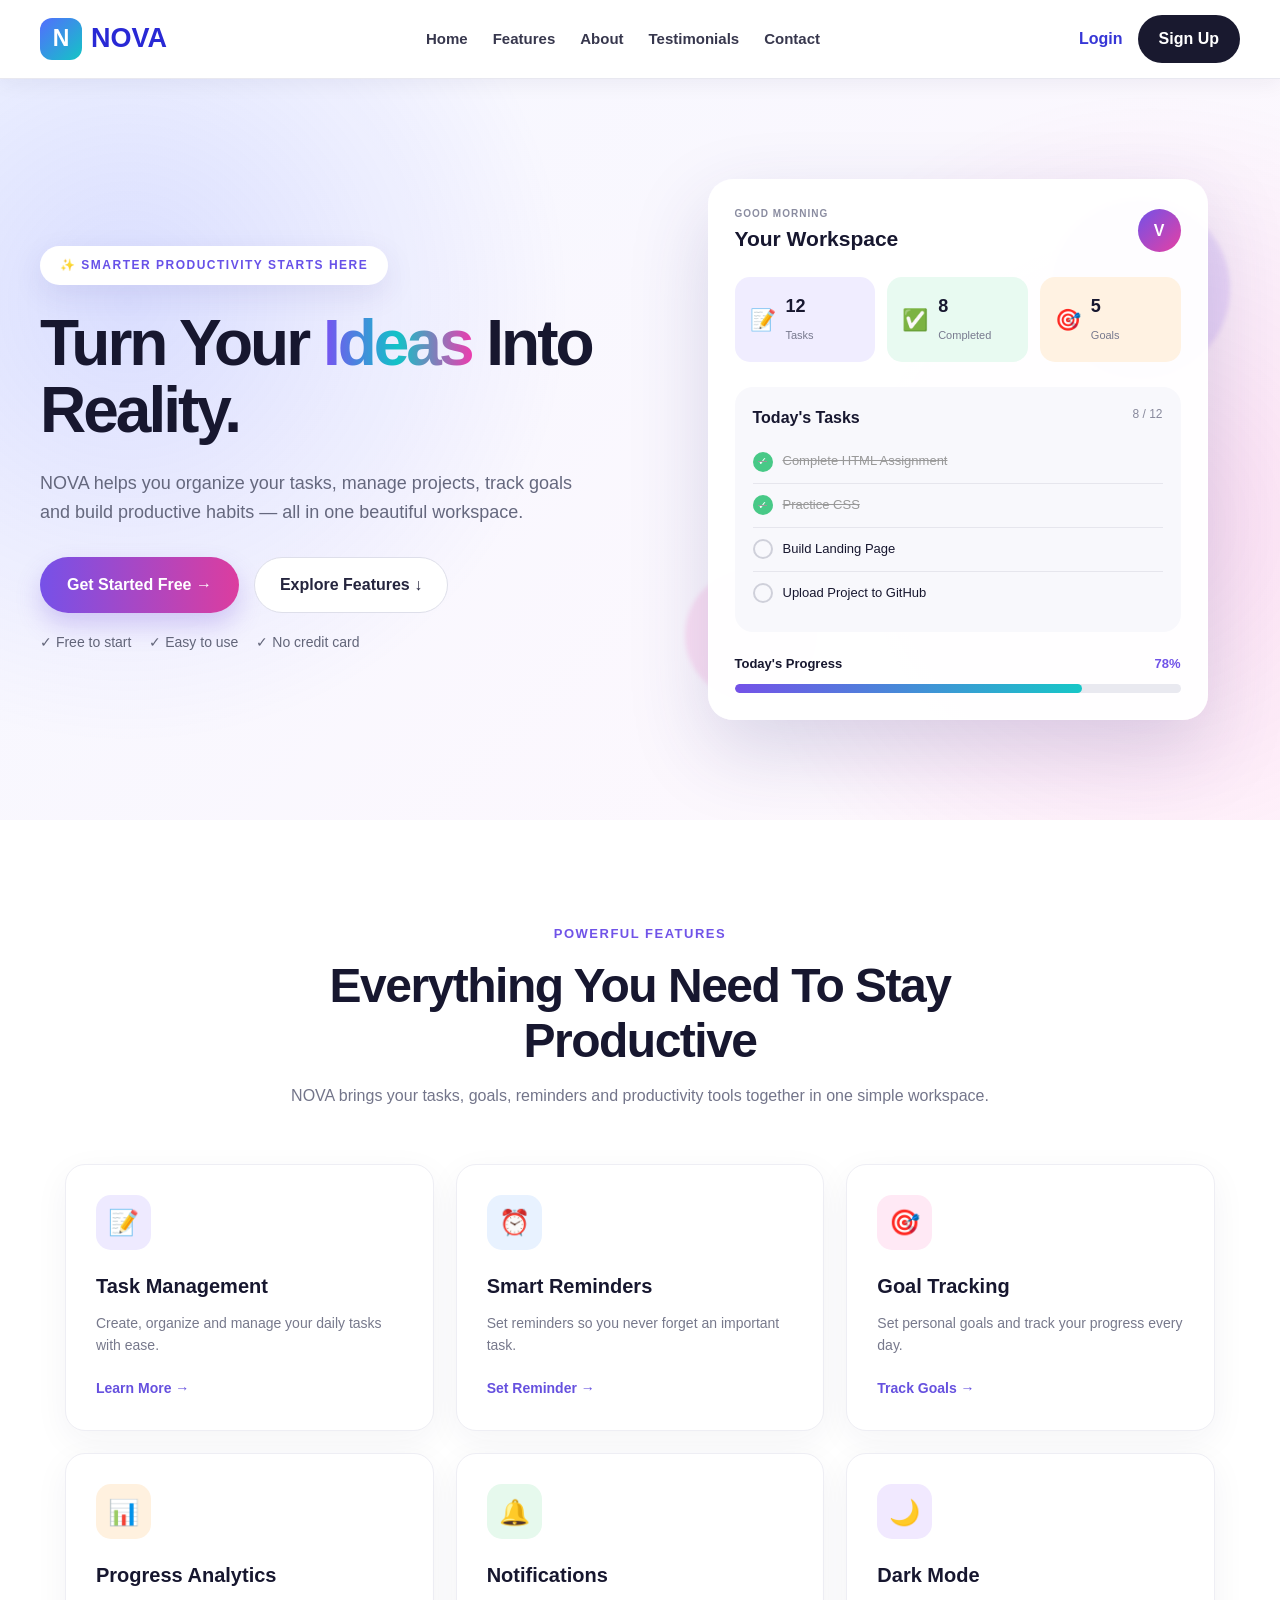
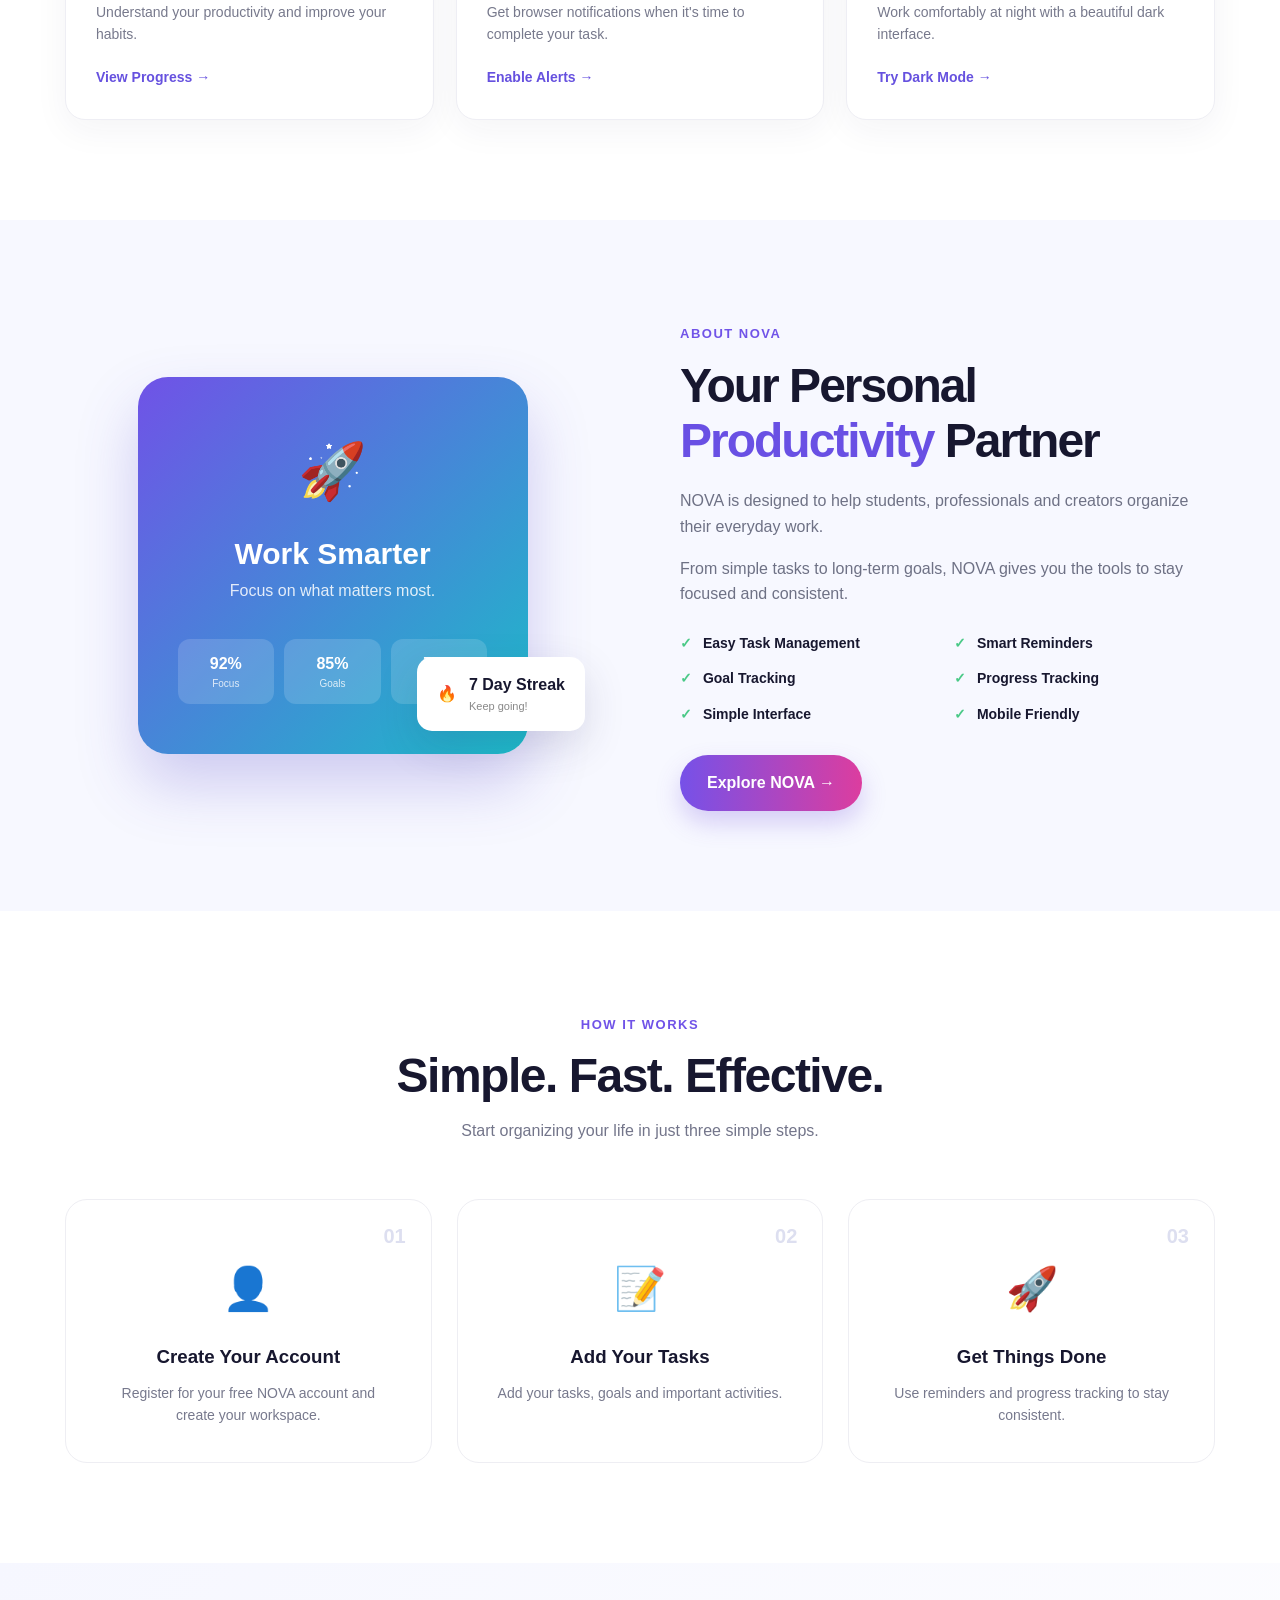
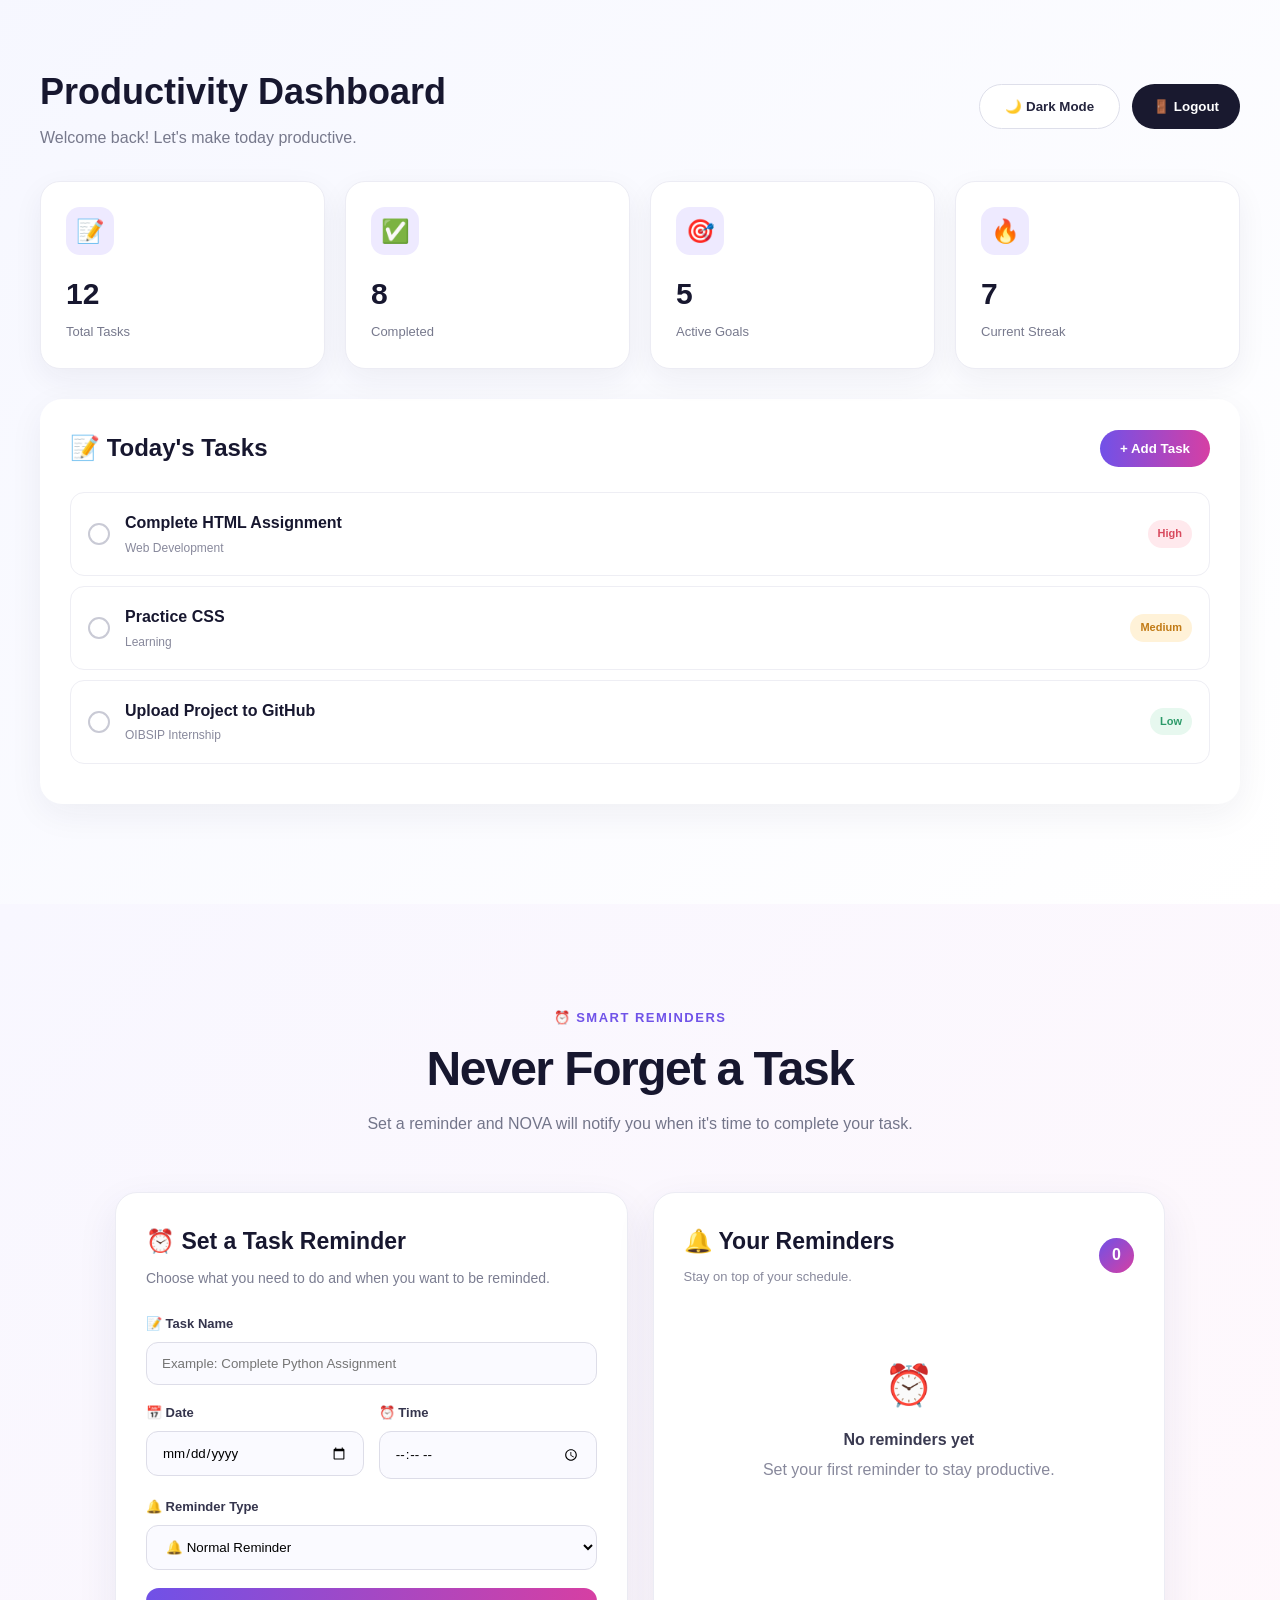
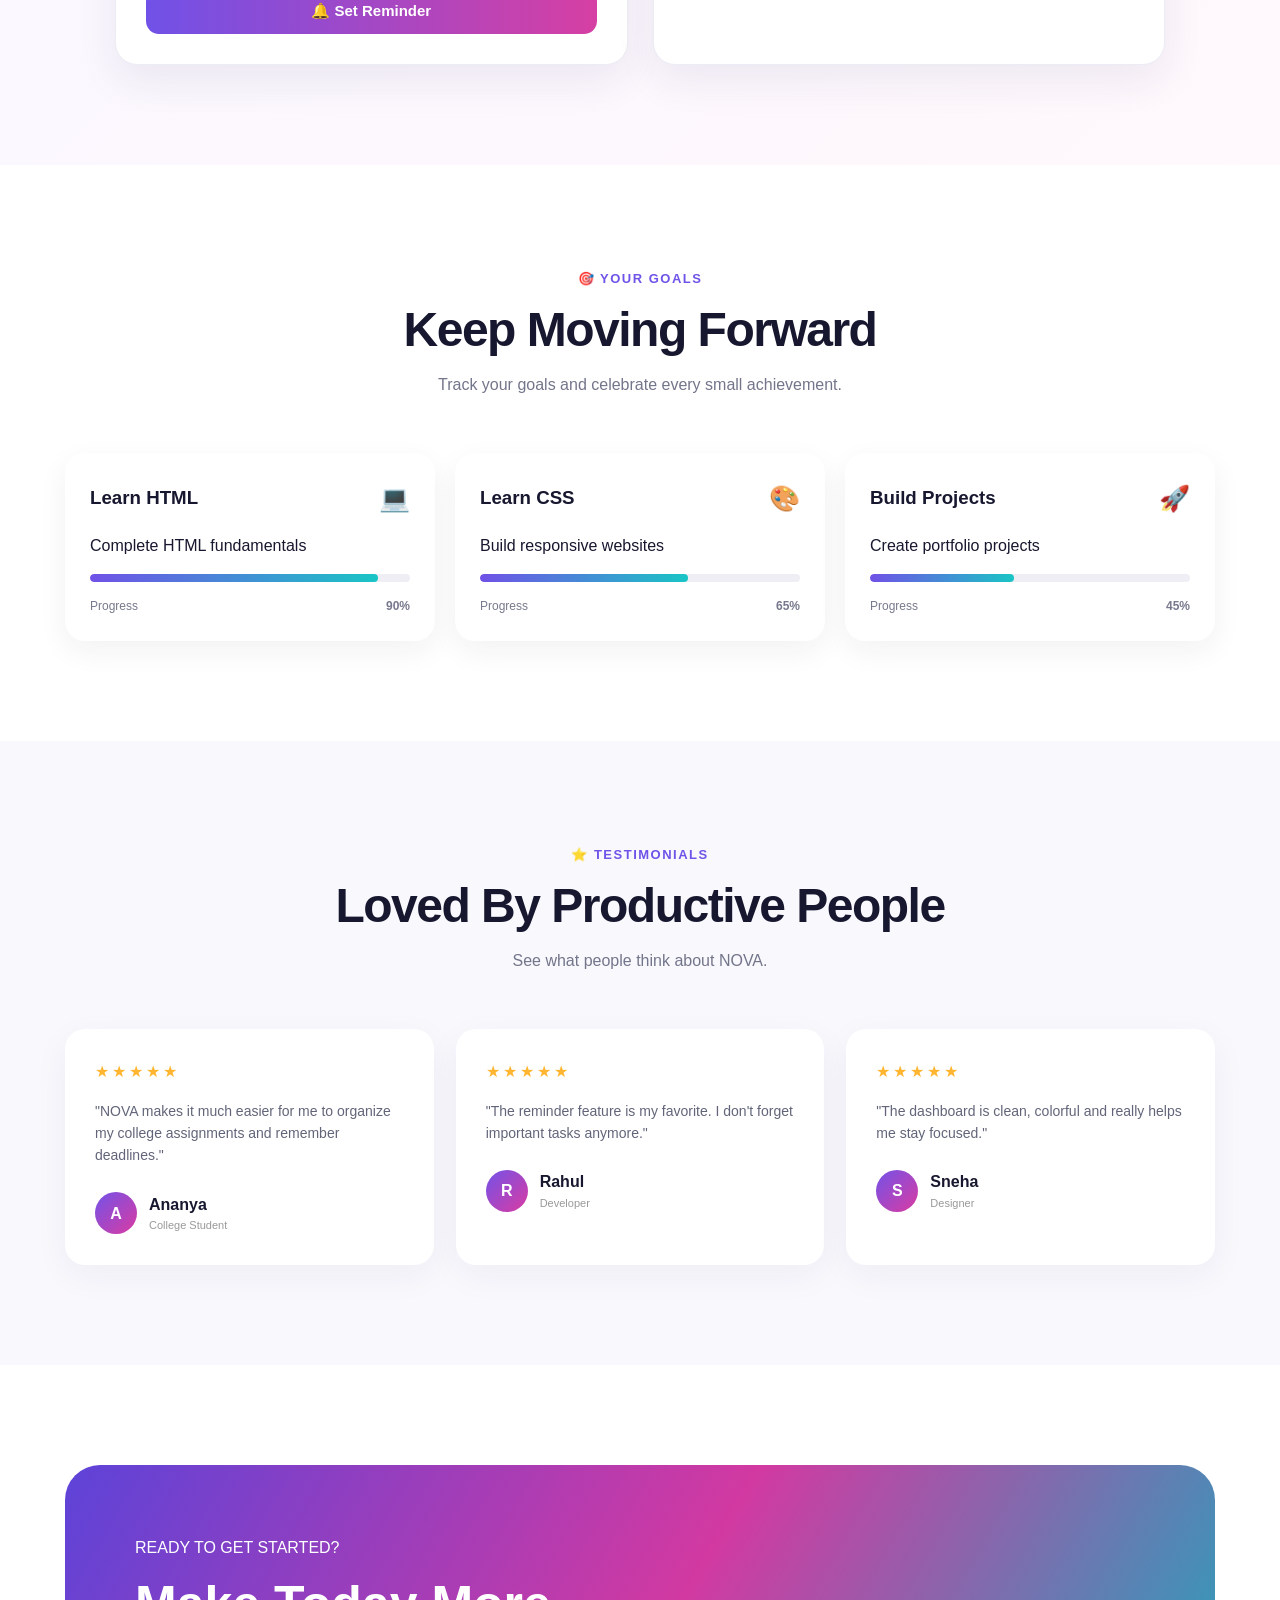
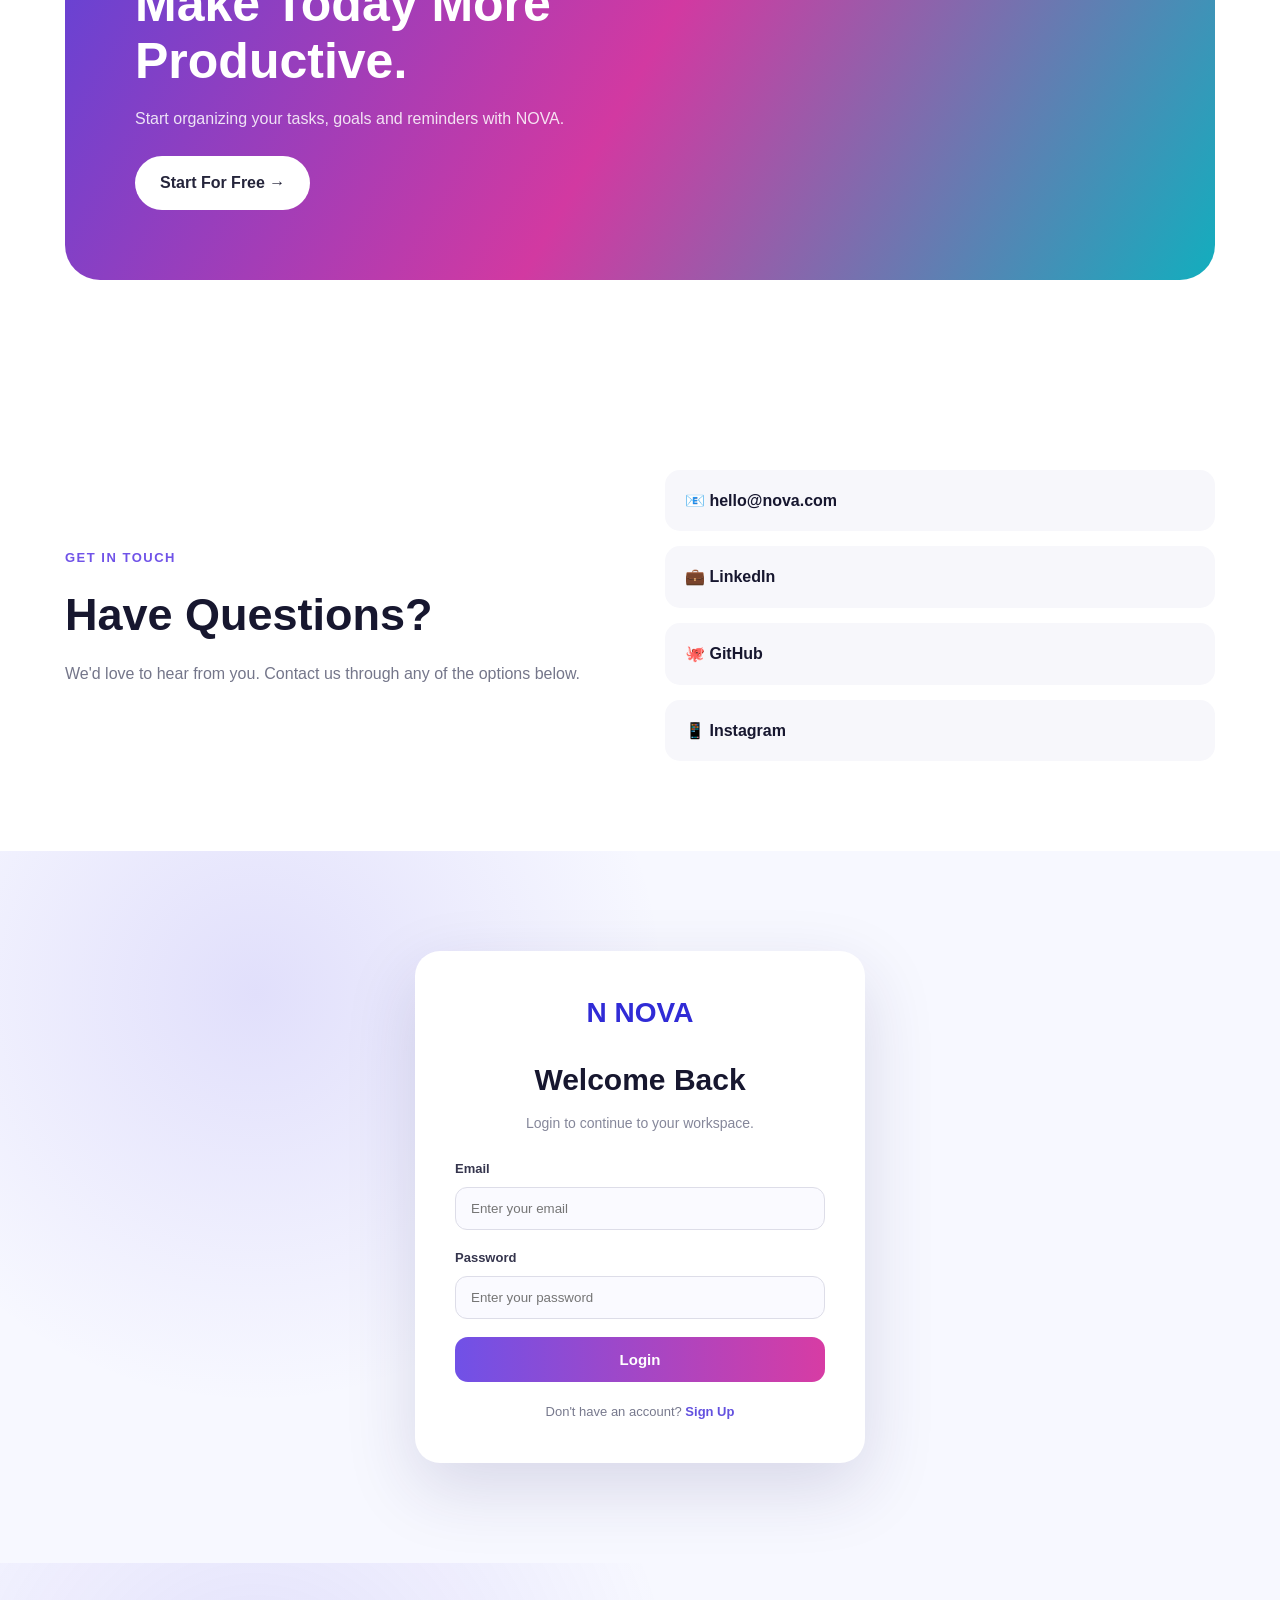
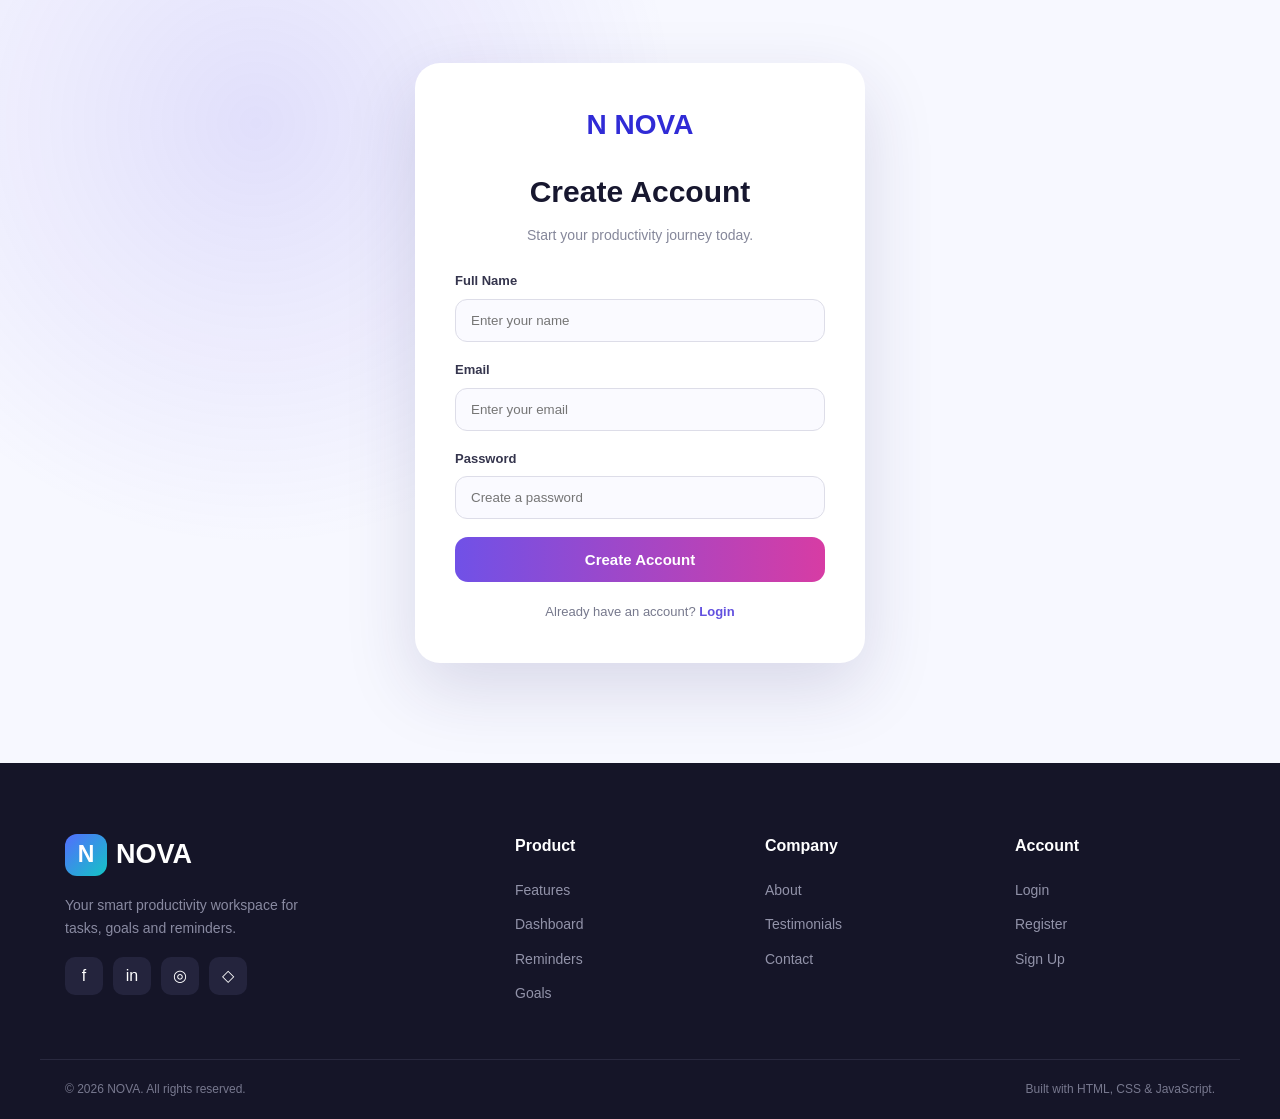
==== index.html @ 73e89aa8 "Completed WebDev Level 1 Task 1 Landing Page" ====
<!DOCTYPE html>
<html lang="en">

<head>

    <meta charset="UTF-8">

    <meta name="viewport"
        content="width=device-width, initial-scale=1.0">

    <title>NOVA | Smart Productivity</title>

    <!-- CSS -->
    <link rel="stylesheet" href="style.css">

</head>


<body>


<!-- =====================================================
     NAVIGATION
===================================================== -->

<header class="navbar">

    <div class="nav-container">

        <a href="#home" class="logo">

            <div class="logo-icon">
                N
            </div>

            NOVA

        </a>


        <nav class="nav-links">

            <a href="#home">
                Home
            </a>

            <a href="#features">
                Features
            </a>

            <a href="#about">
                About
            </a>

            <a href="#testimonials">
                Testimonials
            </a>

            <a href="#contact">
                Contact
            </a>

        </nav>


        <div class="auth-buttons">

            <a href="#login"
                class="login-link">
                Login
            </a>

            <a href="#signup"
                class="nav-button">
                Sign Up
            </a>

        </div>

    </div>

</header>



<!-- =====================================================
     HERO
===================================================== -->

<section class="hero" id="home">

    <div class="hero-container">


        <div class="hero-content">

            <div class="hero-badge">
                ✨ SMARTER PRODUCTIVITY STARTS HERE
            </div>


            <h1>
                Turn Your
                <span>Ideas</span>
                Into Reality.
            </h1>


            <p>

                NOVA helps you organize your tasks,
                manage projects, track goals and build
                productive habits — all in one beautiful
                workspace.

            </p>


            <div class="hero-buttons">

                <a href="#dashboard"
                    class="primary-button">

                    Get Started Free →
                    
                </a>


                <a href="#features"
                    class="secondary-button">

                    Explore Features ↓

                </a>

            </div>


            <div class="hero-trust">

                <span>
                    ✓ Free to start
                </span>

                <span>
                    ✓ Easy to use
                </span>

                <span>
                    ✓ No credit card
                </span>

            </div>

        </div>



        <!-- DASHBOARD PREVIEW -->

        <div class="hero-visual">

            <div class="floating-circle circle-one"></div>

            <div class="floating-circle circle-two"></div>


            <div class="dashboard-preview">


                <div class="preview-header">

                    <div>

                        <span class="small-label">
                            GOOD MORNING
                        </span>

                        <h3>
                            Your Workspace
                        </h3>

                    </div>


                    <div class="preview-avatar">
                        V
                    </div>

                </div>



                <div class="preview-stats">


                    <div class="preview-stat purple">

                        <span>
                            📝
                        </span>

                        <div>

                            <strong>
                                12
                            </strong>

                            <small>
                                Tasks
                            </small>

                        </div>

                    </div>


                    <div class="preview-stat green">

                        <span>
                            ✅
                        </span>

                        <div>

                            <strong>
                                8
                            </strong>

                            <small>
                                Completed
                            </small>

                        </div>

                    </div>


                    <div class="preview-stat orange">

                        <span>
                            🎯
                        </span>

                        <div>

                            <strong>
                                5
                            </strong>

                            <small>
                                Goals
                            </small>

                        </div>

                    </div>

                </div>



                <div class="preview-tasks">


                    <div class="preview-task-title">

                        <strong>
                            Today's Tasks
                        </strong>

                        <span>
                            8 / 12
                        </span>

                    </div>


                    <div class="preview-task completed">

                        <div class="task-check">
                            ✓
                        </div>

                        Complete HTML Assignment

                    </div>


                    <div class="preview-task completed">

                        <div class="task-check">
                            ✓
                        </div>

                        Practice CSS

                    </div>


                    <div class="preview-task">

                        <div class="task-check"></div>

                        Build Landing Page

                    </div>


                    <div class="preview-task">

                        <div class="task-check"></div>

                        Upload Project to GitHub

                    </div>


                </div>



                <div class="preview-progress">

                    <div class="progress-heading">

                        <strong>
                            Today's Progress
                        </strong>

                        <span>
                            78%
                        </span>

                    </div>


                    <div class="progress-bar">

                        <div class="progress-fill"></div>

                    </div>

                </div>


            </div>

        </div>

    </div>

</section>



<!-- =====================================================
     FEATURES
===================================================== -->

<section class="features-section"
    id="features">

    <div class="section-container">


        <div class="section-heading">

            <span>
                POWERFUL FEATURES
            </span>

            <h2>
                Everything You Need
                To Stay Productive
            </h2>

            <p>
                NOVA brings your tasks, goals,
                reminders and productivity tools
                together in one simple workspace.
            </p>

        </div>



        <div class="features-grid">


            <div class="feature-card">

                <div class="feature-icon purple-icon">
                    📝
                </div>

                <h3>
                    Task Management
                </h3>

                <p>
                    Create, organize and manage
                    your daily tasks with ease.
                </p>

                <a href="#dashboard">
                    Learn More →
                </a>

            </div>



            <div class="feature-card">

                <div class="feature-icon blue-icon">
                    ⏰
                </div>

                <h3>
                    Smart Reminders
                </h3>

                <p>
                    Set reminders so you never
                    forget an important task.
                </p>

                <a href="#alarms">
                    Set Reminder →
                </a>

            </div>



            <div class="feature-card">

                <div class="feature-icon pink-icon">
                    🎯
                </div>

                <h3>
                    Goal Tracking
                </h3>

                <p>
                    Set personal goals and track
                    your progress every day.
                </p>

                <a href="#goals">
                    Track Goals →
                </a>

            </div>



            <div class="feature-card">

                <div class="feature-icon orange-icon">
                    📊
                </div>

                <h3>
                    Progress Analytics
                </h3>

                <p>
                    Understand your productivity
                    and improve your habits.
                </p>

                <a href="#dashboard">
                    View Progress →
                </a>

            </div>



            <div class="feature-card">

                <div class="feature-icon green-icon">
                    🔔
                </div>

                <h3>
                    Notifications
                </h3>

                <p>
                    Get browser notifications when
                    it's time to complete your task.
                </p>

                <a href="#alarms">
                    Enable Alerts →
                </a>

            </div>



            <div class="feature-card">

                <div class="feature-icon violet-icon">
                    🌙
                </div>

                <h3>
                    Dark Mode
                </h3>

                <p>
                    Work comfortably at night with
                    a beautiful dark interface.
                </p>

                <a href="#dashboard">
                    Try Dark Mode →
                </a>

            </div>


        </div>

    </div>

</section>



<!-- =====================================================
     ABOUT
===================================================== -->

<section class="about-section"
    id="about">

    <div class="section-container">

        <div class="about-grid">


            <div class="about-visual">

                <div class="about-card-main">

                    <div class="about-icon">
                        🚀
                    </div>

                    <h3>
                        Work Smarter
                    </h3>

                    <p>
                        Focus on what matters most.
                    </p>


                    <div class="about-mini-stats">

                        <div>
                            <strong>
                                92%
                            </strong>

                            <small>
                                Focus
                            </small>
                        </div>

                        <div>
                            <strong>
                                85%
                            </strong>

                            <small>
                                Goals
                            </small>
                        </div>

                        <div>
                            <strong>
                                78%
                            </strong>

                            <small>
                                Tasks
                            </small>
                        </div>

                    </div>

                </div>


                <div class="about-floating-card">

                    <span>
                        🔥
                    </span>

                    <div>

                        <strong>
                            7 Day Streak
                        </strong>

                        <small>
                            Keep going!
                        </small>

                    </div>

                </div>

            </div>



            <div class="about-content">

                <span class="section-tag">
                    ABOUT NOVA
                </span>

                <h2>
                    Your Personal
                    <span>Productivity</span>
                    Partner
                </h2>

                <p>
                    NOVA is designed to help students,
                    professionals and creators organize
                    their everyday work.
                </p>

                <p>
                    From simple tasks to long-term goals,
                    NOVA gives you the tools to stay
                    focused and consistent.
                </p>


                <div class="about-list">

                    <div>
                        <span>✓</span>
                        Easy Task Management
                    </div>

                    <div>
                        <span>✓</span>
                        Smart Reminders
                    </div>

                    <div>
                        <span>✓</span>
                        Goal Tracking
                    </div>

                    <div>
                        <span>✓</span>
                        Progress Tracking
                    </div>

                    <div>
                        <span>✓</span>
                        Simple Interface
                    </div>

                    <div>
                        <span>✓</span>
                        Mobile Friendly
                    </div>

                </div>


                <a href="#dashboard"
                    class="primary-button">

                    Explore NOVA →

                </a>

            </div>


        </div>

    </div>

</section>



<!-- =====================================================
     HOW IT WORKS
===================================================== -->

<section class="how-section">

    <div class="section-container">


        <div class="section-heading">

            <span>
                HOW IT WORKS
            </span>

            <h2>
                Simple. Fast. Effective.
            </h2>

            <p>
                Start organizing your life in
                just three simple steps.
            </p>

        </div>



        <div class="steps-grid">


            <div class="step-card">

                <span class="step-number">
                    01
                </span>

                <div class="step-icon">
                    👤
                </div>

                <h3>
                    Create Your Account
                </h3>

                <p>
                    Register for your free NOVA
                    account and create your workspace.
                </p>

            </div>



            <div class="step-card">

                <span class="step-number">
                    02
                </span>

                <div class="step-icon">
                    📝
                </div>

                <h3>
                    Add Your Tasks
                </h3>

                <p>
                    Add your tasks, goals and
                    important activities.
                </p>

            </div>



            <div class="step-card">

                <span class="step-number">
                    03
                </span>

                <div class="step-icon">
                    🚀
                </div>

                <h3>
                    Get Things Done
                </h3>

                <p>
                    Use reminders and progress
                    tracking to stay consistent.
                </p>

            </div>


        </div>

    </div>

</section>



<!-- =====================================================
     DASHBOARD
===================================================== -->

<section class="dashboard-page"
    id="dashboard">

    <div class="dashboard-container">


        <div class="dashboard-header">

            <div class="dashboard-title">

                <h1>
                    Productivity Dashboard
                </h1>

                <p>
                    Welcome back! Let's make today productive.
                </p>

            </div>


            <div class="dashboard-actions">

                <button
                    class="secondary-button"
                    onclick="toggleDarkMode()">

                    🌙 Dark Mode

                </button>

                <button
                    class="nav-button"
                    onclick="logoutUser()">

                    🚪 Logout

                </button>

            </div>

        </div>



        <!-- STATISTICS -->

        <div class="dashboard-grid">


            <div class="dashboard-card">

                <div class="dashboard-card-icon">
                    📝
                </div>

                <h3>
                    12
                </h3>

                <p>
                    Total Tasks
                </p>

            </div>


            <div class="dashboard-card">

                <div class="dashboard-card-icon">
                    ✅
                </div>

                <h3>
                    8
                </h3>

                <p>
                    Completed
                </p>

            </div>


            <div class="dashboard-card">

                <div class="dashboard-card-icon">
                    🎯
                </div>

                <h3>
                    5
                </h3>

                <p>
                    Active Goals
                </p>

            </div>


            <div class="dashboard-card">

                <div class="dashboard-card-icon">
                    🔥
                </div>

                <h3>
                    7
                </h3>

                <p>
                    Current Streak
                </p>

            </div>


        </div>



        <!-- TASKS -->

        <div class="task-section">

            <div class="task-section-header">

                <h2>
                    📝 Today's Tasks
                </h2>

                <button
                    class="add-task-btn"
                    onclick="addDemoTask()">

                    + Add Task

                </button>

            </div>


            <div id="taskContainer">


                <div class="task-item">

                    <div class="task-item-check"></div>

                    <div class="task-item-content">

                        <h4>
                            Complete HTML Assignment
                        </h4>

                        <p>
                            Web Development
                        </p>

                    </div>

                    <span class="task-priority high">
                        High
                    </span>

                </div>



                <div class="task-item">

                    <div class="task-item-check"></div>

                    <div class="task-item-content">

                        <h4>
                            Practice CSS
                        </h4>

                        <p>
                            Learning
                        </p>

                    </div>

                    <span class="task-priority medium">
                        Medium
                    </span>

                </div>



                <div class="task-item">

                    <div class="task-item-check"></div>

                    <div class="task-item-content">

                        <h4>
                            Upload Project to GitHub
                        </h4>

                        <p>
                            OIBSIP Internship
                        </p>

                    </div>

                    <span class="task-priority low">
                        Low
                    </span>

                </div>


            </div>

        </div>


    </div>

</section>



<!-- =====================================================
     TASK REMINDER / ALARM
===================================================== -->

<section class="alarm-section"
    id="alarms">

    <div class="section-heading">

        <span>
            ⏰ SMART REMINDERS
        </span>

        <h2>
            Never Forget a Task
        </h2>

        <p>
            Set a reminder and NOVA will notify
            you when it's time to complete your task.
        </p>

    </div>



    <div class="alarm-container">


        <!-- FORM -->

        <div class="alarm-form-card">

            <h3>
                ⏰ Set a Task Reminder
            </h3>

            <p class="alarm-description">
                Choose what you need to do and
                when you want to be reminded.
            </p>


            <form id="alarmForm">


                <div class="form-group">

                    <label for="taskName">
                        📝 Task Name
                    </label>

                    <input
                        type="text"
                        id="taskName"
                        placeholder="Example: Complete Python Assignment"
                        required>

                </div>



                <div class="alarm-input-row">


                    <div class="form-group">

                        <label for="taskDate">
                            📅 Date
                        </label>

                        <input
                            type="date"
                            id="taskDate"
                            required>

                    </div>



                    <div class="form-group">

                        <label for="taskTime">
                            ⏰ Time
                        </label>

                        <input
                            type="time"
                            id="taskTime"
                            required>

                    </div>


                </div>



                <div class="form-group">

                    <label for="reminderType">
                        🔔 Reminder Type
                    </label>

                    <select id="reminderType">

                        <option value="normal">
                            🔔 Normal Reminder
                        </option>

                        <option value="important">
                            🚨 Important Reminder
                        </option>

                    </select>

                </div>



                <button
                    type="submit"
                    class="set-alarm-btn">

                    🔔 Set Reminder

                </button>


            </form>

        </div>



        <!-- REMINDER LIST -->

        <div class="alarm-list-card">


            <div class="alarm-list-header">

                <div>

                    <h3>
                        🔔 Your Reminders
                    </h3>

                    <p>
                        Stay on top of your schedule.
                    </p>

                </div>


                <span
                    id="alarmCount"
                    class="alarm-count">

                    0

                </span>

            </div>



            <div
                id="alarmList"
                class="alarm-list">


                <div class="empty-alarm">

                    <div class="empty-icon">
                        ⏰
                    </div>

                    <h4>
                        No reminders yet
                    </h4>

                    <p>
                        Set your first reminder
                        to stay productive.
                    </p>

                </div>


            </div>


        </div>


    </div>

</section>



<!-- =====================================================
     GOALS
===================================================== -->

<section class="how-section"
    id="goals">

    <div class="section-container">


        <div class="section-heading">

            <span>
                🎯 YOUR GOALS
            </span>

            <h2>
                Keep Moving Forward
            </h2>

            <p>
                Track your goals and celebrate
                every small achievement.
            </p>

        </div>



        <div class="goals-grid">


            <div class="goal-card">

                <div class="goal-card-header">

                    <h3>
                        Learn HTML
                    </h3>

                    <span class="goal-icon">
                        💻
                    </span>

                </div>


                <p>
                    Complete HTML fundamentals
                </p>


                <div class="goal-progress">

                    <div
                        class="goal-progress-fill"
                        style="width: 90%;">
                    </div>

                </div>


                <div class="goal-info">

                    <span>
                        Progress
                    </span>

                    <strong>
                        90%
                    </strong>

                </div>

            </div>



            <div class="goal-card">

                <div class="goal-card-header">

                    <h3>
                        Learn CSS
                    </h3>

                    <span class="goal-icon">
                        🎨
                    </span>

                </div>


                <p>
                    Build responsive websites
                </p>


                <div class="goal-progress">

                    <div
                        class="goal-progress-fill"
                        style="width: 65%;">
                    </div>

                </div>


                <div class="goal-info">

                    <span>
                        Progress
                    </span>

                    <strong>
                        65%
                    </strong>

                </div>

            </div>



            <div class="goal-card">

                <div class="goal-card-header">

                    <h3>
                        Build Projects
                    </h3>

                    <span class="goal-icon">
                        🚀
                    </span>

                </div>


                <p>
                    Create portfolio projects
                </p>


                <div class="goal-progress">

                    <div
                        class="goal-progress-fill"
                        style="width: 45%;">
                    </div>

                </div>


                <div class="goal-info">

                    <span>
                        Progress
                    </span>

                    <strong>
                        45%
                    </strong>

                </div>

            </div>


        </div>

    </div>

</section>



<!-- =====================================================
     TESTIMONIALS
===================================================== -->

<section class="testimonials-section"
    id="testimonials">

    <div class="section-container">


        <div class="section-heading">

            <span>
                ⭐ TESTIMONIALS
            </span>

            <h2>
                Loved By Productive People
            </h2>

            <p>
                See what people think about NOVA.
            </p>

        </div>



        <div class="testimonial-grid">


            <div class="testimonial-card">

                <div class="stars">
                    ★★★★★
                </div>

                <p>
                    "NOVA makes it much easier for me
                    to organize my college assignments
                    and remember deadlines."
                </p>


                <div class="testimonial-user">

                    <div class="user-icon">
                        A
                    </div>

                    <div>

                        <strong>
                            Ananya
                        </strong>

                        <small>
                            College Student
                        </small>

                    </div>

                </div>

            </div>



            <div class="testimonial-card">

                <div class="stars">
                    ★★★★★
                </div>

                <p>
                    "The reminder feature is my favorite.
                    I don't forget important tasks anymore."
                </p>


                <div class="testimonial-user">

                    <div class="user-icon">
                        R
                    </div>

                    <div>

                        <strong>
                            Rahul
                        </strong>

                        <small>
                            Developer
                        </small>

                    </div>

                </div>

            </div>



            <div class="testimonial-card">

                <div class="stars">
                    ★★★★★
                </div>

                <p>
                    "The dashboard is clean, colorful
                    and really helps me stay focused."
                </p>


                <div class="testimonial-user">

                    <div class="user-icon">
                        S
                    </div>

                    <div>

                        <strong>
                            Sneha
                        </strong>

                        <small>
                            Designer
                        </small>

                    </div>

                </div>

            </div>


        </div>

    </div>

</section>



<!-- =====================================================
     CTA
===================================================== -->

<section class="cta-section">

    <div class="cta-container">

        <div class="cta-content">

            <span>
                READY TO GET STARTED?
            </span>

            <h2>
                Make Today More Productive.
            </h2>

            <p>
                Start organizing your tasks,
                goals and reminders with NOVA.
            </p>

            <a href="#alarms"
                class="cta-button">

                Start For Free →

            </a>

        </div>

    </div>

</section>



<!-- =====================================================
     CONTACT
===================================================== -->

<section class="contact-section"
    id="contact">

    <div class="section-container">


        <div class="contact-grid">


            <div>

                <span class="section-tag">
                    GET IN TOUCH
                </span>

                <h2>
                    Have Questions?
                </h2>

                <p>
                    We'd love to hear from you.
                    Contact us through any of
                    the options below.
                </p>

            </div>


            <div class="contact-details">

                <a href="mailto:hello@nova.com">
                    📧 hello@nova.com
                </a>

                <a href="#">
                    💼 LinkedIn
                </a>

                <a href="#">
                    🐙 GitHub
                </a>

                <a href="#">
                    📱 Instagram
                </a>

            </div>


        </div>

    </div>

</section>



<!-- =====================================================
     LOGIN / SIGNUP
===================================================== -->

<section class="auth-section"
    id="login">

    <div class="auth-container">


        <div class="auth-logo">
            N NOVA
        </div>


        <h1>
            Welcome Back
        </h1>


        <p class="auth-subtitle">
            Login to continue to your workspace.
        </p>


        <form
            onsubmit="loginUser(event)">


            <div class="form-group">

                <label>
                    Email
                </label>

                <input
                    type="email"
                    placeholder="Enter your email"
                    required>

            </div>


            <div class="form-group">

                <label>
                    Password
                </label>

                <input
                    type="password"
                    placeholder="Enter your password"
                    required>

            </div>


            <button
                type="submit"
                class="auth-button">

                Login

            </button>


        </form>


        <div class="auth-footer">

            Don't have an account?

            <a href="#signup">
                Sign Up
            </a>

        </div>

    </div>

</section>



<!-- =====================================================
     SIGN UP
===================================================== -->

<section class="auth-section"
    id="signup">

    <div class="auth-container">


        <div class="auth-logo">
            N NOVA
        </div>


        <h1>
            Create Account
        </h1>


        <p class="auth-subtitle">
            Start your productivity journey today.
        </p>


        <form
            onsubmit="registerUser(event)">


            <div class="form-group">

                <label>
                    Full Name
                </label>

                <input
                    type="text"
                    placeholder="Enter your name"
                    required>

            </div>


            <div class="form-group">

                <label>
                    Email
                </label>

                <input
                    type="email"
                    placeholder="Enter your email"
                    required>

            </div>


            <div class="form-group">

                <label>
                    Password
                </label>

                <input
                    type="password"
                    placeholder="Create a password"
                    required>

            </div>


            <button
                type="submit"
                class="auth-button">

                Create Account

            </button>


        </form>


        <div class="auth-footer">

            Already have an account?

            <a href="#login">
                Login
            </a>

        </div>


    </div>

</section>



<!-- =====================================================
     FOOTER
===================================================== -->

<footer class="footer">

    <div class="footer-container">


        <div class="footer-brand">

            <div class="logo">

                <div class="logo-icon">
                    N
                </div>

                NOVA

            </div>


            <p>
                Your smart productivity workspace
                for tasks, goals and reminders.
            </p>


            <div class="social-links">

                <a href="#">
                    f
                </a>

                <a href="#">
                    in
                </a>

                <a href="#">
                    ◎
                </a>

                <a href="#">
                    ◇
                </a>

            </div>

        </div>



        <div class="footer-column">

            <h4>
                Product
            </h4>

            <a href="#features">
                Features
            </a>

            <a href="#dashboard">
                Dashboard
            </a>

            <a href="#alarms">
                Reminders
            </a>

            <a href="#goals">
                Goals
            </a>

        </div>



        <div class="footer-column">

            <h4>
                Company
            </h4>

            <a href="#about">
                About
            </a>

            <a href="#testimonials">
                Testimonials
            </a>

            <a href="#contact">
                Contact
            </a>

        </div>



        <div class="footer-column">

            <h4>
                Account
            </h4>

            <a href="#login">
                Login
            </a>

            <a href="#signup">
                Register
            </a>

            <a href="#signup">
                Sign Up
            </a>

        </div>


    </div>



    <div class="footer-bottom">

        <span>
            © 2026 NOVA. All rights reserved.
        </span>

        <span>
            Built with HTML, CSS & JavaScript.
        </span>

    </div>

</footer>



<!-- =====================================================
     JAVASCRIPT
===================================================== -->

<script src="script.js"></script>


</body>

</html>
---- style.css ----
/* =====================================================
   NOVA SMART PRODUCTIVITY
   COMPLETE CSS
===================================================== */


/* ================= RESET ================= */

* {
    margin: 0;
    padding: 0;
    box-sizing: border-box;
}


html {
    scroll-behavior: smooth;
}


body {
    font-family: Arial, Helvetica, sans-serif;

    color: #17172f;

    background: #f6f7ff;

    line-height: 1.6;
}


a {
    text-decoration: none;
    color: inherit;
}


button,
input,
select {
    font-family: inherit;
}


button {
    cursor: pointer;
}


/* ================= NAVBAR ================= */

.navbar {
    position: sticky;

    top: 0;

    z-index: 1000;

    background: rgba(255,255,255,0.96);

    backdrop-filter: blur(15px);

    border-bottom: 1px solid #e8e8f0;

    box-shadow:
        0 4px 20px rgba(30,30,70,0.06);
}


.nav-container {
    width: 100%;

    max-width: 1250px;

    margin: auto;

    padding: 15px 25px;

    display: flex;

    align-items: center;

    justify-content: space-between;

    gap: 25px;
}


/* ================= LOGO ================= */

.logo {
    display: flex;

    align-items: center;

    gap: 9px;

    color: #2929d5;

    font-size: 27px;

    font-weight: 800;
}


.logo-icon {
    width: 42px;

    height: 42px;

    display: flex;

    align-items: center;

    justify-content: center;

    border-radius: 12px;

    color: white;

    font-size: 23px;

    font-weight: 800;

    background:
        linear-gradient(
            135deg,
            #536dfe,
            #13c5c5
        );
}


/* ================= NAV LINKS ================= */

.nav-links {
    display: flex;

    align-items: center;

    gap: 25px;
}


.nav-links a {
    color: #37374d;

    font-size: 15px;

    font-weight: 600;

    transition: 0.3s;
}


.nav-links a:hover {
    color: #6950e6;
}


/* ================= AUTH ================= */

.auth-buttons {
    display: flex;

    align-items: center;

    gap: 15px;
}


.login-link {
    color: #3636d6;

    font-weight: 600;
}


.nav-button {
    padding: 11px 21px;

    border: none;

    border-radius: 30px;

    color: white;

    background: #19192f;

    font-weight: 700;

    transition: 0.3s;
}


.nav-button:hover {
    background: #6751e6;

    transform: translateY(-2px);
}


/* ================= HERO ================= */

.hero {
    position: relative;

    overflow: hidden;

    min-height: 680px;

    padding: 100px 25px;

    background:
        radial-gradient(
            circle at 10% 30%,
            rgba(87,108,255,0.18),
            transparent 35%
        ),

        radial-gradient(
            circle at 90% 60%,
            rgba(236,61,175,0.15),
            transparent 35%
        ),

        linear-gradient(
            135deg,
            #f5f7ff,
            #fff8fd
        );
}


.hero-container {
    width: 100%;

    max-width: 1200px;

    margin: auto;

    display: grid;

    grid-template-columns: 1fr 1fr;

    align-items: center;

    gap: 70px;
}


.hero-content {
    position: relative;

    z-index: 2;
}


.hero-badge {
    display: inline-block;

    margin-bottom: 25px;

    padding: 10px 20px;

    border-radius: 30px;

    color: #6751e8;

    background: white;

    font-size: 12px;

    font-weight: 800;

    letter-spacing: 1.5px;

    box-shadow:
        0 10px 30px rgba(60,50,150,0.1);
}


.hero h1 {
    max-width: 650px;

    margin-bottom: 25px;

    color: #17172f;

    font-size: clamp(48px,5vw,72px);

    line-height: 1.05;

    letter-spacing: -3px;
}


.hero h1 span {
    background:
        linear-gradient(
            90deg,
            #7950f2,
            #11c3c7,
            #ec3cae
        );

    -webkit-background-clip: text;

    background-clip: text;

    color: transparent;
}


.hero-content > p {
    max-width: 600px;

    margin-bottom: 30px;

    color: #65687e;

    font-size: 18px;
}


/* ================= HERO BUTTONS ================= */

.hero-buttons {
    display: flex;

    gap: 15px;

    margin-bottom: 18px;
}


.primary-button {
    display: inline-flex;

    align-items: center;

    justify-content: center;

    padding: 15px 27px;

    border-radius: 35px;

    color: white;

    background:
        linear-gradient(
            90deg,
            #7651e8,
            #dc3d9f
        );

    font-weight: 700;

    box-shadow:
        0 12px 25px rgba(112,75,220,0.25);

    transition: 0.3s;
}


.primary-button:hover {
    transform: translateY(-3px);

    box-shadow:
        0 18px 35px rgba(112,75,220,0.35);
}


.secondary-button {
    display: inline-flex;

    align-items: center;

    justify-content: center;

    padding: 14px 25px;

    border: 1px solid #dedfea;

    border-radius: 35px;

    color: #25253e;

    background: white;

    font-weight: 700;

    transition: 0.3s;
}


.secondary-button:hover {
    color: #7354e8;

    border-color: #7354e8;

    transform: translateY(-2px);
}


.hero-trust {
    display: flex;

    flex-wrap: wrap;

    gap: 18px;

    color: #626579;

    font-size: 14px;
}


/* ================= DASHBOARD PREVIEW ================= */

.hero-visual {
    position: relative;

    min-height: 450px;

    display: flex;

    align-items: center;

    justify-content: center;
}


.dashboard-preview {
    position: relative;

    z-index: 2;

    width: 100%;

    max-width: 500px;

    padding: 26px;

    border-radius: 25px;

    background: rgba(255,255,255,0.95);

    border: 1px solid rgba(255,255,255,0.8);

    box-shadow:
        0 30px 80px rgba(55,50,130,0.18);

    animation: floating 4s ease-in-out infinite;
}


.preview-header {
    display: flex;

    align-items: center;

    justify-content: space-between;

    margin-bottom: 22px;
}


.small-label {
    display: block;

    color: #8a8ca0;

    font-size: 10px;

    font-weight: 700;

    letter-spacing: 1px;
}


.preview-header h3 {
    font-size: 21px;
}


.preview-avatar {
    width: 43px;

    height: 43px;

    display: flex;

    align-items: center;

    justify-content: center;

    border-radius: 50%;

    color: white;

    background:
        linear-gradient(
            135deg,
            #7251e8,
            #e640a3
        );

    font-weight: 700;
}


/* ================= PREVIEW STATS ================= */

.preview-stats {
    display: grid;

    grid-template-columns:
        repeat(3,1fr);

    gap: 12px;

    margin-bottom: 25px;
}


.preview-stat {
    padding: 15px;

    display: flex;

    align-items: center;

    gap: 10px;

    border-radius: 15px;
}


.preview-stat span {
    font-size: 21px;
}


.preview-stat strong {
    display: block;

    font-size: 18px;
}


.preview-stat small {
    color: #77798e;

    font-size: 11px;
}


.purple {
    background: #f0edff;
}


.green {
    background: #e8faf1;
}


.orange {
    background: #fff2e2;
}


/* ================= PREVIEW TASKS ================= */

.preview-tasks {
    padding: 18px;

    margin-bottom: 22px;

    border-radius: 18px;

    background: #f8f8fc;
}


.preview-task-title {
    display: flex;

    justify-content: space-between;

    margin-bottom: 10px;
}


.preview-task-title span {
    color: #88899c;

    font-size: 12px;
}


.preview-task {
    display: flex;

    align-items: center;

    gap: 10px;

    padding: 11px 0;

    border-bottom: 1px solid #e6e6ed;

    font-size: 13px;
}


.preview-task:last-child {
    border-bottom: none;
}


.task-check {
    width: 20px;

    height: 20px;

    flex-shrink: 0;

    display: flex;

    align-items: center;

    justify-content: center;

    border: 2px solid #cfd0da;

    border-radius: 50%;

    color: white;

    font-size: 11px;
}


.completed .task-check {
    border-color: #48c987;

    background: #48c987;
}


.preview-task.completed {
    color: #999;

    text-decoration: line-through;
}


/* ================= PROGRESS ================= */

.progress-heading {
    display: flex;

    justify-content: space-between;

    margin-bottom: 9px;

    font-size: 13px;
}


.progress-heading span {
    color: #7053e8;

    font-weight: 700;
}


.progress-bar {
    width: 100%;

    height: 9px;

    overflow: hidden;

    border-radius: 10px;

    background: #e9e9f0;
}


.progress-fill {
    width: 78%;

    height: 100%;

    border-radius: 10px;

    background:
        linear-gradient(
            90deg,
            #7451e8,
            #16c7c7
        );
}


/* ================= DECORATION ================= */

.floating-circle {
    position: absolute;

    border-radius: 50%;

    filter: blur(2px);
}


.circle-one {
    width: 180px;

    height: 180px;

    top: 20px;

    right: 10px;

    background: rgba(125,82,240,0.14);
}


.circle-two {
    width: 130px;

    height: 130px;

    bottom: 20px;

    left: 10px;

    background: rgba(255,70,180,0.12);
}


/* ================= GENERAL SECTIONS ================= */

.section-container {
    width: 100%;

    max-width: 1200px;

    margin: auto;

    padding: 0 25px;
}


.section-heading {
    max-width: 700px;

    margin: 0 auto 55px;

    text-align: center;
}


.section-heading > span,
.section-tag {
    color: #7053e8;

    font-size: 13px;

    font-weight: 800;

    letter-spacing: 1.5px;
}


.section-heading h2 {
    margin: 12px 0 15px;

    font-size: clamp(32px,4vw,48px);

    line-height: 1.15;

    letter-spacing: -1.5px;
}


.section-heading p {
    color: #73758a;
}


/* ================= FEATURES ================= */

.features-section {
    padding: 100px 0;

    background: white;
}


.features-grid {
    display: grid;

    grid-template-columns:
        repeat(3,1fr);

    gap: 22px;
}


.feature-card {
    padding: 30px;

    border: 1px solid #eeeeF4;

    border-radius: 20px;

    background: white;

    box-shadow:
        0 10px 35px rgba(30,30,70,0.05);

    transition: 0.3s;
}


.feature-card:hover {
    transform: translateY(-7px);

    box-shadow:
        0 20px 45px rgba(30,30,70,0.1);
}


.feature-icon {
    width: 55px;

    height: 55px;

    display: flex;

    align-items: center;

    justify-content: center;

    margin-bottom: 20px;

    border-radius: 15px;

    font-size: 25px;
}


.purple-icon {
    background: #eeeaff;
}


.blue-icon {
    background: #e8f2ff;
}


.pink-icon {
    background: #ffe9f5;
}


.orange-icon {
    background: #fff1df;
}


.green-icon {
    background: #e6f9ed;
}


.violet-icon {
    background: #f1e9ff;
}


.feature-card h3 {
    margin-bottom: 10px;

    font-size: 20px;
}


.feature-card p {
    margin-bottom: 18px;

    color: #77798c;

    font-size: 14px;
}


.feature-card a {
    color: #6651df;

    font-size: 14px;

    font-weight: 700;
}


/* ================= ABOUT ================= */

.about-section {
    padding: 100px 0;

    background: #f7f8ff;
}


.about-grid {
    display: grid;

    grid-template-columns: 1fr 1fr;

    align-items: center;

    gap: 80px;
}


.about-visual {
    position: relative;

    min-height: 420px;

    display: flex;

    align-items: center;

    justify-content: center;
}


.about-card-main {
    width: 390px;

    padding: 50px 40px;

    text-align: center;

    border-radius: 30px;

    color: white;

    background:
        linear-gradient(
            135deg,
            #7052e7,
            #1bbcc8
        );

    box-shadow:
        0 30px 60px rgba(83,68,200,0.25);
}


.about-icon {
    font-size: 55px;
}


.about-card-main h3 {
    margin-top: 15px;

    font-size: 30px;
}


.about-card-main p {
    opacity: 0.85;
}


.about-mini-stats {
    display: grid;

    grid-template-columns:
        repeat(3,1fr);

    gap: 10px;

    margin-top: 35px;
}


.about-mini-stats div {
    padding: 12px;

    border-radius: 12px;

    background: rgba(255,255,255,0.15);
}


.about-mini-stats strong,
.about-mini-stats small {
    display: block;
}


.about-mini-stats small {
    font-size: 10px;

    opacity: 0.8;
}


.about-floating-card {
    position: absolute;

    right: 15px;

    bottom: 45px;

    display: flex;

    align-items: center;

    gap: 12px;

    padding: 15px 20px;

    border-radius: 15px;

    background: white;

    box-shadow:
        0 15px 40px rgba(50,50,100,0.15);
}


.about-floating-card strong,
.about-floating-card small {
    display: block;
}


.about-floating-card small {
    color: #888;

    font-size: 11px;
}


.about-content h2 {
    margin: 12px 0 20px;

    font-size: 48px;

    line-height: 1.15;

    letter-spacing: -2px;
}


.about-content h2 span {
    color: #6950e4;
}


.about-content p {
    margin-bottom: 16px;

    color: #6e7185;
}


.about-list {
    display: grid;

    grid-template-columns: 1fr 1fr;

    gap: 13px;

    margin: 25px 0 30px;
}


.about-list div {
    font-size: 14px;

    font-weight: 600;
}


.about-list span {
    margin-right: 7px;

    color: #4ac987;
}


/* ================= HOW IT WORKS ================= */

.how-section {
    padding: 100px 0;

    background: white;
}


.steps-grid {
    display: grid;

    grid-template-columns:
        repeat(3,1fr);

    gap: 25px;
}


.step-card {
    position: relative;

    padding: 35px;

    text-align: center;

    border: 1px solid #eeeeF3;

    border-radius: 22px;

    background: white;

    transition: 0.3s;
}


.step-card:hover {
    transform: translateY(-5px);

    box-shadow:
        0 15px 40px rgba(30,30,70,0.08);
}


.step-number {
    position: absolute;

    top: 20px;

    right: 25px;

    color: #dddff0;

    font-size: 20px;

    font-weight: 800;
}


.step-icon {
    margin: 20px 0;

    font-size: 42px;
}


.step-card h3 {
    margin-bottom: 10px;
}


.step-card p {
    color: #77798d;

    font-size: 14px;
}


/* ================= DASHBOARD ================= */

.dashboard-page {
    padding: 100px 0;

    background:
        linear-gradient(
            135deg,
            #f6f7ff,
            #ffffff
        );
}


.dashboard-container {
    width: 100%;

    max-width: 1250px;

    margin: auto;

    padding: 0 25px;
}


.dashboard-header {
    display: flex;

    align-items: center;

    justify-content: space-between;

    margin-bottom: 30px;
}


.dashboard-title h1 {
    margin-bottom: 5px;

    font-size: 36px;
}


.dashboard-title p {
    color: #77798c;
}


.dashboard-actions {
    display: flex;

    gap: 12px;
}


/* ================= DASHBOARD CARDS ================= */

.dashboard-grid {
    display: grid;

    grid-template-columns:
        repeat(4,1fr);

    gap: 20px;

    margin-bottom: 30px;
}


.dashboard-card {
    padding: 25px;

    border: 1px solid #ececf4;

    border-radius: 20px;

    background: white;

    box-shadow:
        0 10px 30px rgba(30,30,70,0.06);

    transition: 0.3s;
}


.dashboard-card:hover {
    transform: translateY(-4px);

    box-shadow:
        0 18px 40px rgba(30,30,70,0.1);
}


.dashboard-card-icon {
    width: 48px;

    height: 48px;

    display: flex;

    align-items: center;

    justify-content: center;

    margin-bottom: 15px;

    border-radius: 14px;

    background: #eeeaff;

    font-size: 23px;
}


.dashboard-card h3 {
    margin-bottom: 4px;

    font-size: 30px;
}


.dashboard-card p {
    color: #77798d;

    font-size: 13px;
}


/* ================= TASKS ================= */

.task-section {
    padding: 30px;

    border-radius: 22px;

    background: white;

    box-shadow:
        0 10px 35px rgba(30,30,70,0.06);
}


.task-section-header {
    display: flex;

    align-items: center;

    justify-content: space-between;

    margin-bottom: 25px;
}


.task-section-header h2 {
    font-size: 24px;
}


.add-task-btn {
    padding: 11px 20px;

    border: none;

    border-radius: 25px;

    color: white;

    background:
        linear-gradient(
            90deg,
            #7151e8,
            #d63fa4
        );

    font-weight: 700;
}


.task-item {
    display: flex;

    align-items: center;

    gap: 15px;

    padding: 17px;

    margin-bottom: 10px;

    border: 1px solid #eeeeF4;

    border-radius: 14px;

    transition: 0.3s;
}


.task-item:hover {
    background: #f8f8ff;

    transform: translateX(4px);
}


.task-item-check {
    width: 22px;

    height: 22px;

    border: 2px solid #c9cad5;

    border-radius: 50%;
}


.task-item-content {
    flex: 1;
}


.task-item-content h4 {
    margin-bottom: 3px;
}


.task-item-content p {
    color: #88899c;

    font-size: 12px;
}


.task-priority {
    padding: 5px 10px;

    border-radius: 20px;

    font-size: 11px;

    font-weight: 700;
}


.high {
    color: #d84a5e;

    background: #ffe9ed;
}


.medium {
    color: #c27b16;

    background: #fff2d8;
}


.low {
    color: #2c9a69;

    background: #e7f8ef;
}


/* ================= ALARM ================= */

.alarm-section {
    padding: 100px 0;

    background:
        linear-gradient(
            135deg,
            #f8f7ff,
            #fff8fc
        );
}


.alarm-container {
    width: 100%;

    max-width: 1100px;

    margin: auto;

    padding: 0 25px;

    display: grid;

    grid-template-columns: 1fr 1fr;

    gap: 25px;
}


.alarm-form-card,
.alarm-list-card {
    padding: 30px;

    border: 1px solid #ececf4;

    border-radius: 22px;

    background: white;

    box-shadow:
        0 15px 40px rgba(40,35,100,0.08);
}


.alarm-form-card h3,
.alarm-list-card h3 {
    margin-bottom: 7px;

    font-size: 23px;
}


.alarm-description {
    margin-bottom: 25px;

    color: #7b7d91;

    font-size: 14px;
}


.alarm-input-row {
    display: grid;

    grid-template-columns: 1fr 1fr;

    gap: 15px;
}


/* ================= FORM ================= */

.form-group {
    margin-bottom: 18px;
}


.form-group label {
    display: block;

    margin-bottom: 7px;

    color: #35354d;

    font-size: 13px;

    font-weight: 700;
}


.form-group input,
.form-group select {
    width: 100%;

    padding: 13px 15px;

    border: 1px solid #ddddE8;

    outline: none;

    border-radius: 12px;

    background: #fafaff;

    transition: 0.3s;
}


.form-group input:focus,
.form-group select:focus {
    border-color: #7052e7;

    background: white;

    box-shadow:
        0 0 0 4px rgba(112,82,231,0.1);
}


/* ================= SET ALARM ================= */

.set-alarm-btn {
    width: 100%;

    padding: 14px;

    border: none;

    border-radius: 13px;

    color: white;

    background:
        linear-gradient(
            90deg,
            #7051e7,
            #d63fa3
        );

    font-size: 15px;

    font-weight: 700;

    transition: 0.3s;
}


.set-alarm-btn:hover {
    transform: translateY(-3px);

    box-shadow:
        0 15px 30px rgba(100,70,210,0.3);
}


/* ================= ALARM LIST ================= */

.alarm-list-header {
    display: flex;

    align-items: center;

    justify-content: space-between;

    margin-bottom: 20px;
}


.alarm-list-header p {
    color: #88899c;

    font-size: 13px;
}


.alarm-count {
    width: 35px;

    height: 35px;

    display: flex;

    align-items: center;

    justify-content: center;

    border-radius: 50%;

    color: white;

    background:
        linear-gradient(
            135deg,
            #7051e7,
            #d63fa3
        );

    font-weight: 700;
}


.alarm-item {
    display: flex;

    align-items: center;

    gap: 15px;

    padding: 16px;

    margin-bottom: 12px;

    border: 1px solid #eeeeF5;

    border-radius: 15px;

    background: #fafaff;

    transition: 0.3s;
}


.alarm-item:hover {
    transform: translateX(4px);

    box-shadow:
        0 8px 20px rgba(40,35,100,0.08);
}


.alarm-icon {
    width: 45px;

    height: 45px;

    flex-shrink: 0;

    display: flex;

    align-items: center;

    justify-content: center;

    border-radius: 13px;

    background: #eeeaff;

    font-size: 21px;
}


.alarm-item.important .alarm-icon {
    background: #ffe8ed;
}


.alarm-info {
    flex: 1;
}


.alarm-info h4 {
    margin-bottom: 3px;

    color: #292940;

    font-size: 15px;
}


.alarm-info p {
    color: #858699;

    font-size: 12px;
}


.alarm-time {
    margin-top: 4px;

    color: #7051e7;

    font-size: 12px;

    font-weight: 700;
}


/* ================= ALARM ACTIONS ================= */

.alarm-actions {
    display: flex;

    gap: 7px;
}


.alarm-action {
    width: 34px;

    height: 34px;

    display: flex;

    align-items: center;

    justify-content: center;

    border: none;

    border-radius: 9px;

    font-size: 15px;
}


.complete-alarm {
    color: #26915f;

    background: #e7f8ef;
}


.delete-alarm {
    color: #d44d61;

    background: #ffe9ed;
}


.alarm-item.completed {
    opacity: 0.6;
}


.alarm-item.completed .alarm-info h4 {
    text-decoration: line-through;
}


/* ================= EMPTY ALARM ================= */

.empty-alarm {
    padding: 45px 20px;

    text-align: center;

    color: #88899c;
}


.empty-icon {
    margin-bottom: 10px;

    font-size: 40px;
}


.empty-alarm h4 {
    margin-bottom: 5px;

    color: #3a3a51;
}


/* ================= GOALS ================= */

.goals-grid {
    display: grid;

    grid-template-columns:
        repeat(3,1fr);

    gap: 20px;
}


.goal-card {
    padding: 25px;

    border-radius: 20px;

    background: white;

    box-shadow:
        0 10px 30px rgba(30,30,70,0.06);
}


.goal-card-header {
    display: flex;

    align-items: center;

    justify-content: space-between;

    margin-bottom: 15px;
}


.goal-icon {
    font-size: 25px;
}


.goal-progress {
    width: 100%;

    height: 8px;

    overflow: hidden;

    margin: 15px 0;

    border-radius: 10px;

    background: #eeeeF4;
}


.goal-progress-fill {
    height: 100%;

    border-radius: 10px;

    background:
        linear-gradient(
            90deg,
            #7051e7,
            #19c5c5
        );
}


.goal-info {
    display: flex;

    justify-content: space-between;

    color: #77798d;

    font-size: 12px;
}


/* ================= TESTIMONIALS ================= */

.testimonials-section {
    padding: 100px 0;

    background: #f8f8fd;
}


.testimonial-grid {
    display: grid;

    grid-template-columns:
        repeat(3,1fr);

    gap: 22px;
}


.testimonial-card {
    padding: 30px;

    border-radius: 20px;

    background: white;

    box-shadow:
        0 10px 35px rgba(30,30,70,0.05);

    transition: 0.3s;
}


.testimonial-card:hover {
    transform: translateY(-5px);
}


.stars {
    margin-bottom: 15px;

    color: #ffb52f;

    letter-spacing: 3px;
}


.testimonial-card > p {
    margin-bottom: 25px;

    color: #626579;

    font-size: 14px;
}


.testimonial-user {
    display: flex;

    align-items: center;

    gap: 12px;
}


.user-icon {
    width: 42px;

    height: 42px;

    display: flex;

    align-items: center;

    justify-content: center;

    border-radius: 50%;

    color: white;

    background:
        linear-gradient(
            135deg,
            #7352e8,
            #da3ba2
        );

    font-weight: 700;
}


.testimonial-user strong,
.testimonial-user small {
    display: block;
}


.testimonial-user small {
    color: #999;

    font-size: 11px;
}


/* ================= CTA ================= */

.cta-section {
    padding: 100px 25px;

    background: white;
}


.cta-container {
    max-width: 1150px;

    margin: auto;

    padding: 70px;

    border-radius: 35px;

    color: white;

    background:
        linear-gradient(
            120deg,
            #5d43d8,
            #d239a1,
            #12aebe
        );

    overflow: hidden;
}


.cta-content {
    max-width: 650px;
}


.cta-content h2 {
    margin: 15px 0;

    font-size: clamp(35px,4vw,50px);

    line-height: 1.15;
}


.cta-content p {
    margin-bottom: 25px;

    opacity: 0.85;
}


.cta-button {
    display: inline-flex;

    padding: 14px 25px;

    border-radius: 30px;

    color: #25253b;

    background: white;

    font-weight: 700;
}


/* ================= CONTACT ================= */

.contact-section {
    padding: 90px 0;

    background: white;
}


.contact-grid {
    display: grid;

    grid-template-columns: 1fr 1fr;

    align-items: center;

    gap: 50px;
}


.contact-grid h2 {
    margin: 10px 0;

    font-size: 45px;
}


.contact-grid p {
    color: #74768a;
}


.contact-details {
    display: flex;

    flex-direction: column;

    gap: 15px;
}


.contact-details a {
    padding: 18px 20px;

    border-radius: 15px;

    background: #f7f7fb;

    font-weight: 600;

    transition: 0.3s;
}


.contact-details a:hover {
    transform: translateX(5px);

    background: #eeeaff;

    color: #654de2;
}


/* ================= LOGIN / SIGNUP ================= */

.auth-section {
    padding: 100px 25px;

    background:
        radial-gradient(
            circle at 20% 20%,
            rgba(99,81,230,0.15),
            transparent 35%
        ),

        #f7f8ff;
}


.auth-container {
    width: 100%;

    max-width: 450px;

    margin: auto;

    padding: 40px;

    border-radius: 25px;

    background: white;

    box-shadow:
        0 25px 70px rgba(40,35,100,0.15);
}


.auth-logo {
    margin-bottom: 20px;

    text-align: center;

    color: #302bd6;

    font-size: 28px;

    font-weight: 800;
}


.auth-container h1 {
    margin-bottom: 8px;

    text-align: center;

    font-size: 30px;
}


.auth-subtitle {
    margin-bottom: 25px;

    text-align: center;

    color: #85879a;

    font-size: 14px;
}


.auth-button {
    width: 100%;

    padding: 14px;

    border: none;

    border-radius: 13px;

    color: white;

    background:
        linear-gradient(
            90deg,
            #7051e7,
            #d73ca4
        );

    font-size: 15px;

    font-weight: 700;
}


.auth-footer {
    margin-top: 20px;

    text-align: center;

    color: #77798d;

    font-size: 13px;
}


.auth-footer a {
    color: #6351df;

    font-weight: 700;
}


/* ================= FOOTER ================= */

.footer {
    padding-top: 70px;

    color: #c4c5d5;

    background: #151528;
}


.footer-container {
    width: 100%;

    max-width: 1200px;

    margin: auto;

    padding: 0 25px 55px;

    display: grid;

    grid-template-columns:
        2fr 1fr 1fr 1fr;

    gap: 50px;
}


.footer .logo {
    color: white;
}


.footer-brand p {
    max-width: 260px;

    margin: 18px 0;

    color: #898aa1;

    font-size: 14px;
}


.social-links {
    display: flex;

    gap: 10px;
}


.social-links a {
    width: 38px;

    height: 38px;

    display: flex;

    align-items: center;

    justify-content: center;

    border-radius: 10px;

    color: white;

    background: #24243d;
}


.footer-column {
    display: flex;

    flex-direction: column;

    gap: 12px;
}


.footer-column h4 {
    color: white;

    margin-bottom: 8px;
}


.footer-column a {
    color: #9293a9;

    font-size: 14px;
}


.footer-column a:hover {
    color: white;
}


.footer-bottom {
    width: 100%;

    max-width: 1200px;

    margin: auto;

    padding: 20px 25px;

    display: flex;

    justify-content: space-between;

    border-top: 1px solid #29293f;

    color: #77788e;

    font-size: 12px;
}


/* ================= ALARM POPUP ================= */

.alarm-popup {
    position: fixed;

    right: 25px;

    bottom: 25px;

    z-index: 9999;

    width: 350px;

    padding: 22px;

    border-radius: 20px;

    color: white;

    background:
        linear-gradient(
            135deg,
            #5f45d9,
            #d83d9f
        );

    box-shadow:
        0 20px 50px rgba(40,30,100,0.3);

    animation:
        alarmPopup 0.5s ease;
}


.alarm-popup h3 {
    margin-bottom: 5px;

    font-size: 19px;
}


.alarm-popup p {
    margin-bottom: 15px;

    font-size: 14px;
}


.close-alarm-popup {
    padding: 9px 18px;

    border: none;

    border-radius: 20px;

    color: #40345f;

    background: white;

    font-weight: 700;
}


@keyframes alarmPopup {

    from {
        opacity: 0;

        transform:
            translateY(30px)
            scale(0.9);
    }

    to {
        opacity: 1;

        transform:
            translateY(0)
            scale(1);
    }

}


/* ================= ANIMATION ================= */

@keyframes floating {

    0% {
        transform: translateY(0);
    }

    50% {
        transform: translateY(-10px);
    }

    100% {
        transform: translateY(0);
    }

}


/* ================= MOBILE ================= */

@media (max-width: 1000px) {

    .nav-container {
        flex-wrap: wrap;

        justify-content: center;
    }


    .nav-links {
        gap: 15px;
    }


    .hero-container {
        grid-template-columns: 1fr;

        text-align: center;
    }


    .hero h1 {
        margin-left: auto;

        margin-right: auto;
    }


    .hero-content > p {
        margin-left: auto;

        margin-right: auto;
    }


    .hero-buttons,
    .hero-trust {
        justify-content: center;
    }


    .features-grid {
        grid-template-columns: 1fr 1fr;
    }


    .about-grid {
        grid-template-columns: 1fr;
    }


    .steps-grid,
    .testimonial-grid {
        grid-template-columns: 1fr 1fr;
    }


    .dashboard-grid {
        grid-template-columns: 1fr 1fr;
    }


    .alarm-container {
        grid-template-columns: 1fr;
    }


    .goals-grid {
        grid-template-columns: 1fr 1fr;
    }


    .footer-container {
        grid-template-columns: 2fr 1fr 1fr;
    }

}


/* ================= MOBILE ================= */

@media (max-width: 700px) {

    .nav-container {
        padding: 15px;
    }


    .logo {
        width: 100%;

        justify-content: center;
    }


    .nav-links {
        width: 100%;

        justify-content: center;

        flex-wrap: wrap;
    }


    .auth-buttons {
        justify-content: center;
    }


    .hero {
        padding: 70px 20px;
    }


    .hero h1 {
        font-size: 43px;
    }


    .hero-buttons {
        flex-direction: column;
    }


    .primary-button,
    .secondary-button {
        width: 100%;
    }


    .hero-trust {
        flex-direction: column;

        gap: 5px;
    }


    .preview-stats {
        grid-template-columns: 1fr;
    }


    .features-grid,
    .steps-grid,
    .testimonial-grid {
        grid-template-columns: 1fr;
    }


    .about-card-main {
        width: 100%;

        padding: 40px 25px;
    }


    .about-content {
        text-align: center;
    }


    .about-content h2 {
        font-size: 38px;
    }


    .about-list {
        grid-template-columns: 1fr;

        text-align: left;
    }


    .dashboard-header {
        flex-direction: column;

        align-items: flex-start;

        gap: 15px;
    }


    .dashboard-grid {
        grid-template-columns: 1fr 1fr;
    }


    .alarm-input-row {
        grid-template-columns: 1fr;
    }


    .alarm-item {
        align-items: flex-start;
    }


    .alarm-actions {
        flex-direction: column;
    }


    .goals-grid {
        grid-template-columns: 1fr;
    }


    .contact-grid {
        grid-template-columns: 1fr;
    }


    .footer-container {
        grid-template-columns: 1fr 1fr;
    }


    .footer-brand {
        grid-column: 1 / -1;
    }


    .footer-bottom {
        flex-direction: column;

        gap: 8px;

        text-align: center;
    }


    .cta-container {
        padding: 50px 30px;
    }


    .auth-container {
        padding: 30px 22px;
    }


    .alarm-popup {
        left: 15px;

        right: 15px;

        bottom: 15px;

        width: auto;
    }

}


/* ================= SMALL MOBILE ================= */

@media (max-width: 430px) {

    .hero h1 {
        font-size: 37px;
    }


    .nav-links a {
        font-size: 12px;
    }


    .dashboard-grid {
        grid-template-columns: 1fr;
    }


    .dashboard-title h1 {
        font-size: 28px;
    }


    .task-section {
        padding: 20px;
    }


    .footer-container {
        grid-template-columns: 1fr;
    }

}
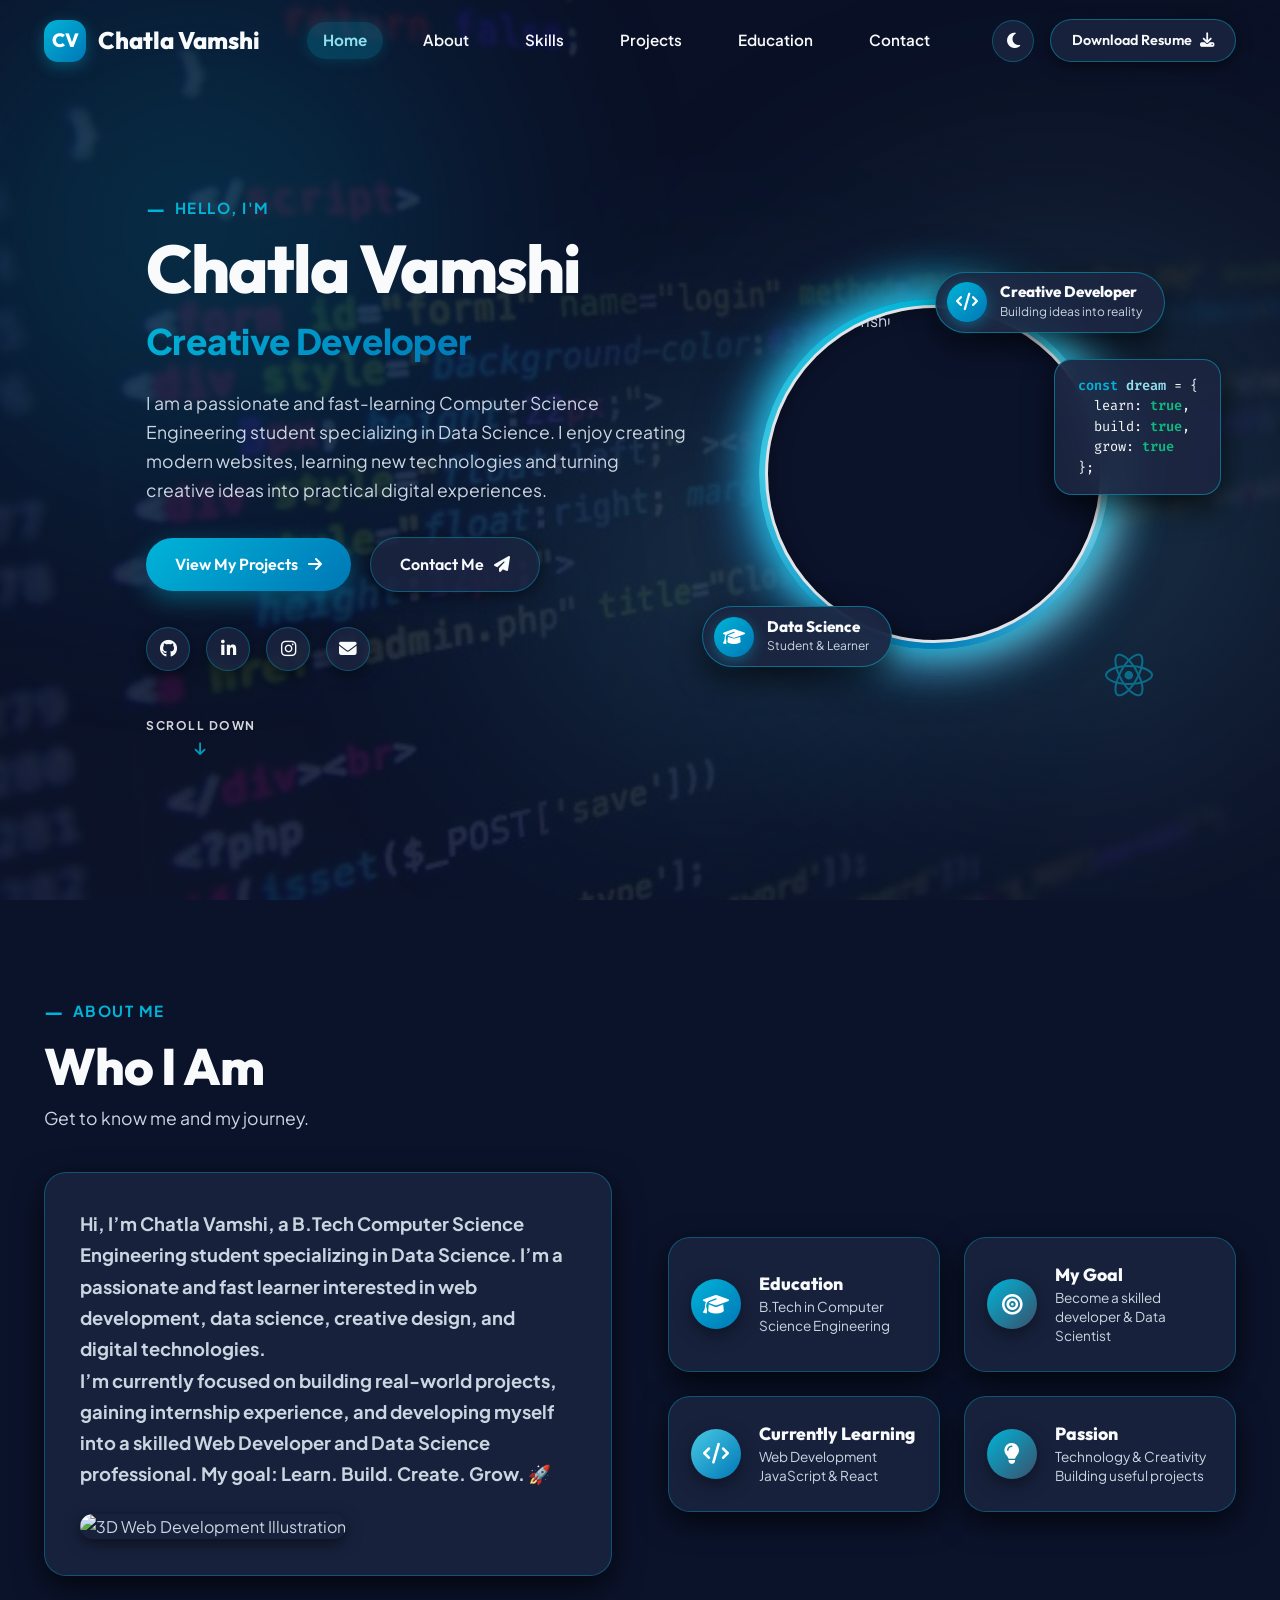
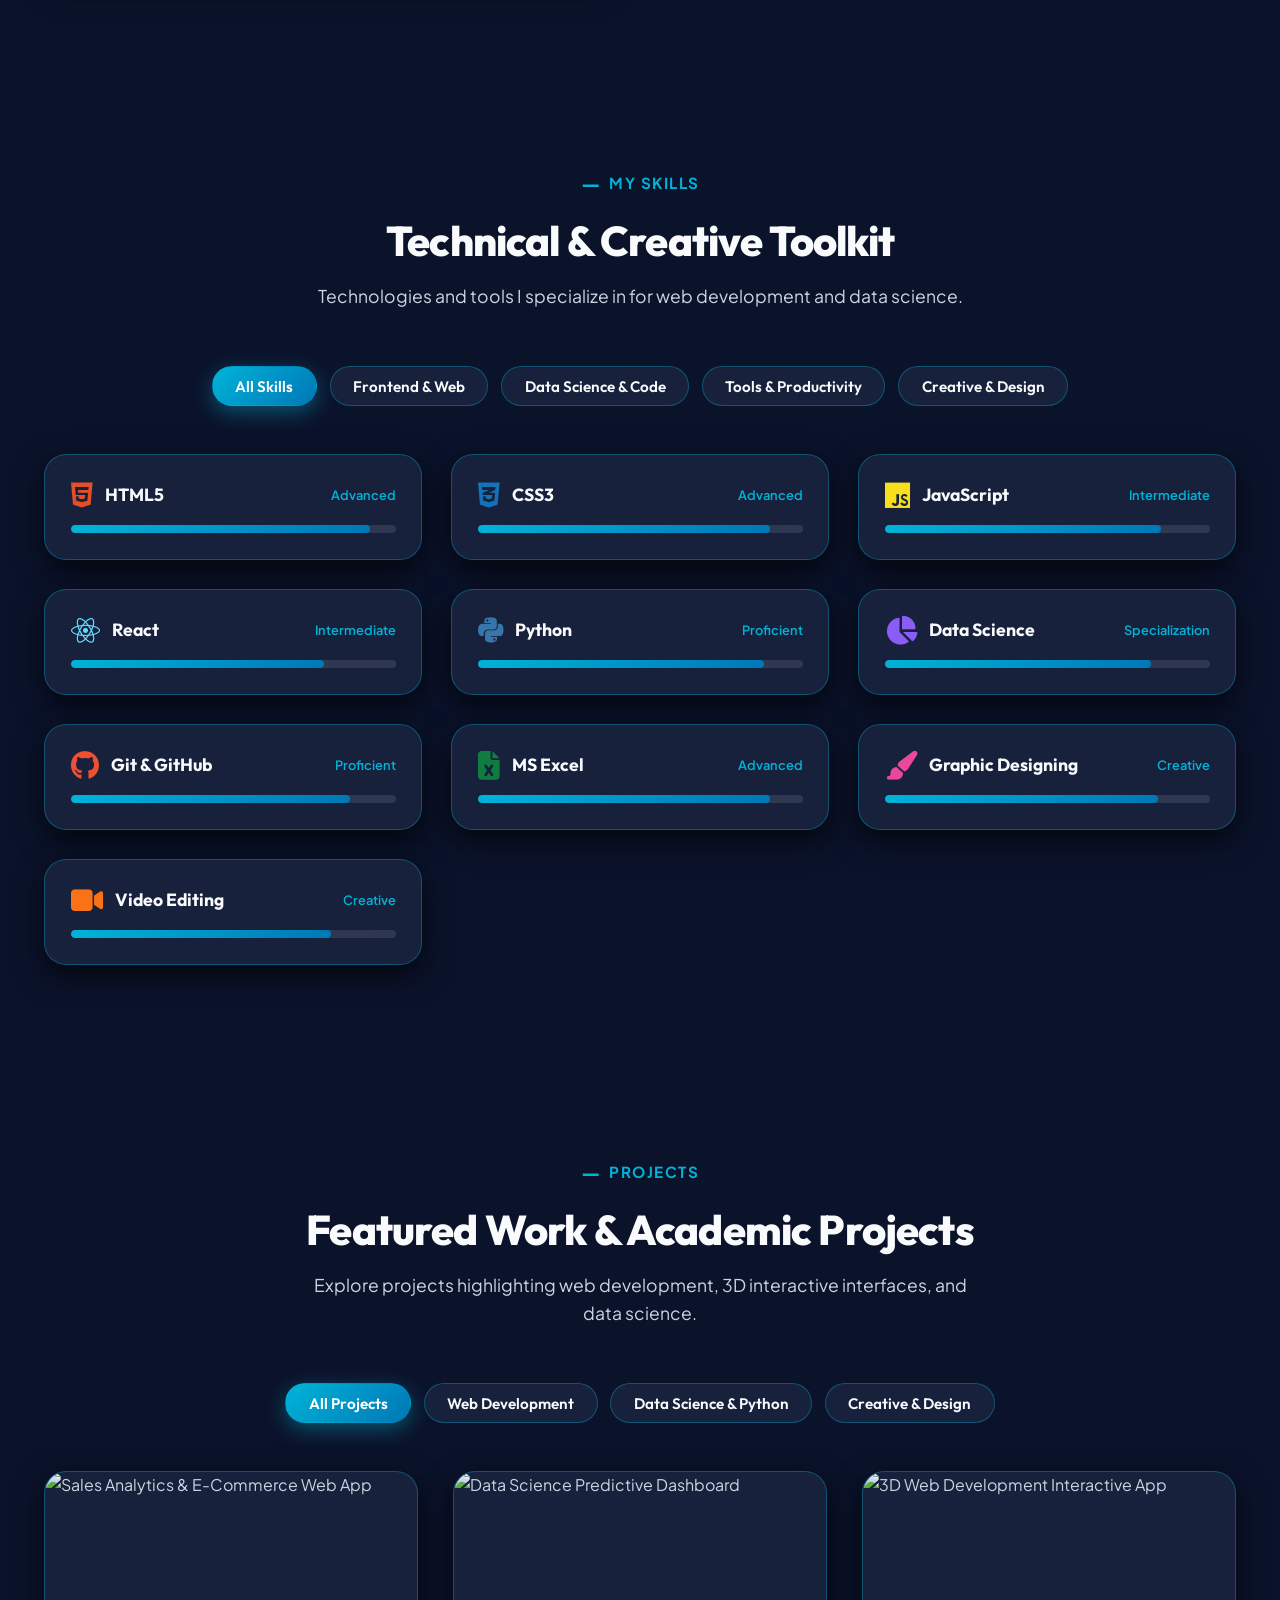
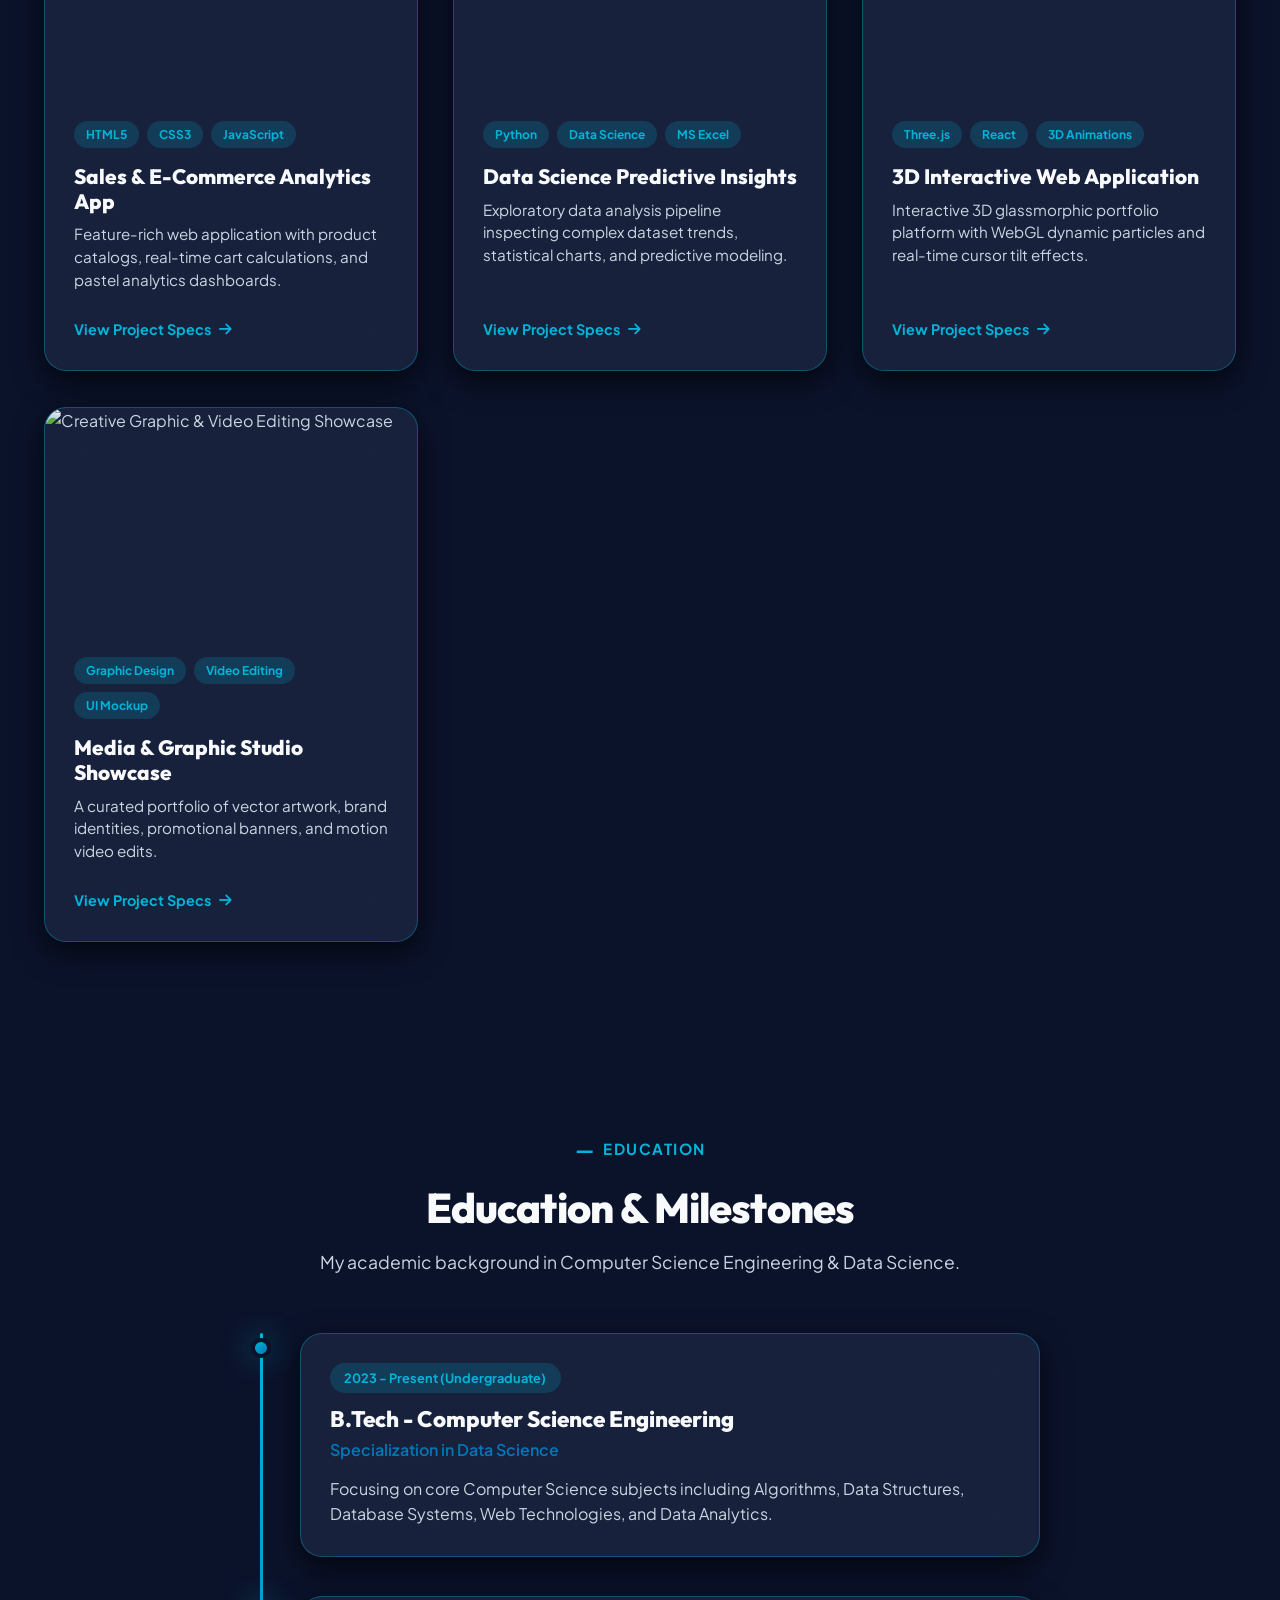
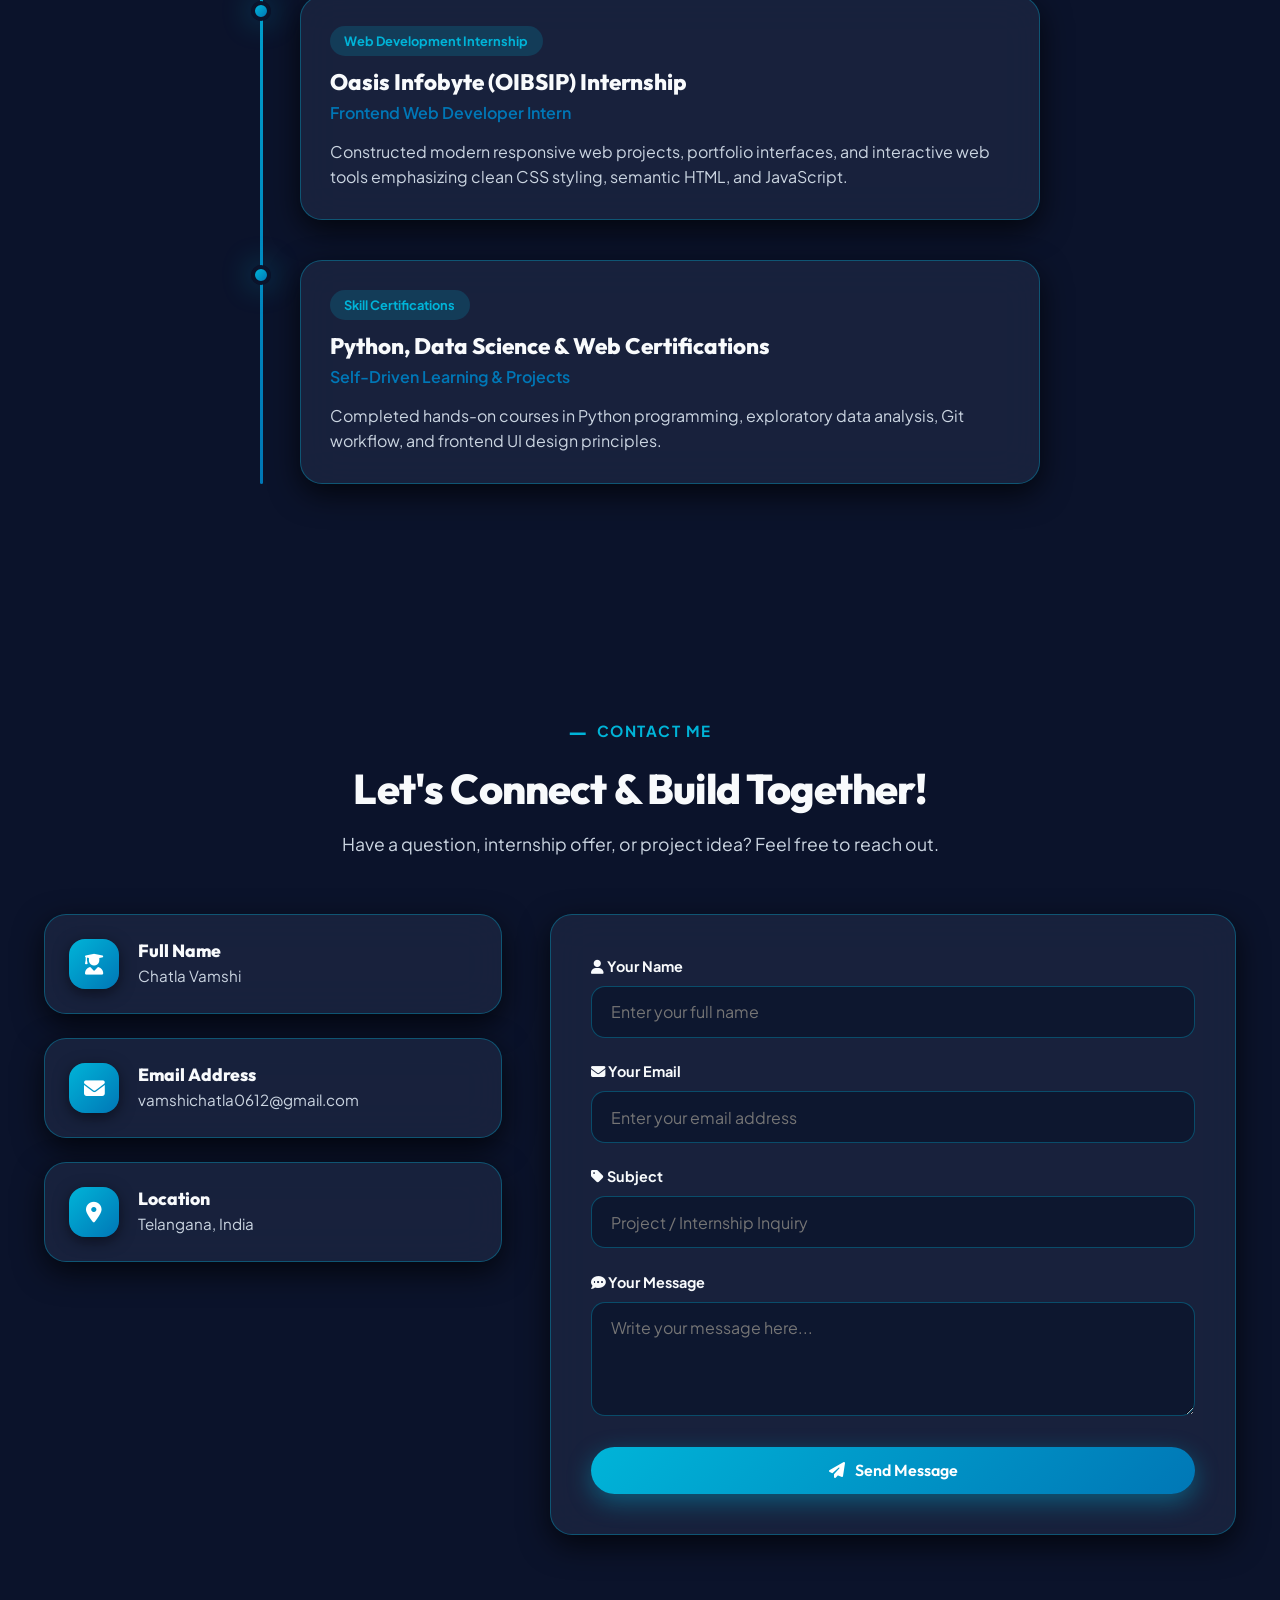
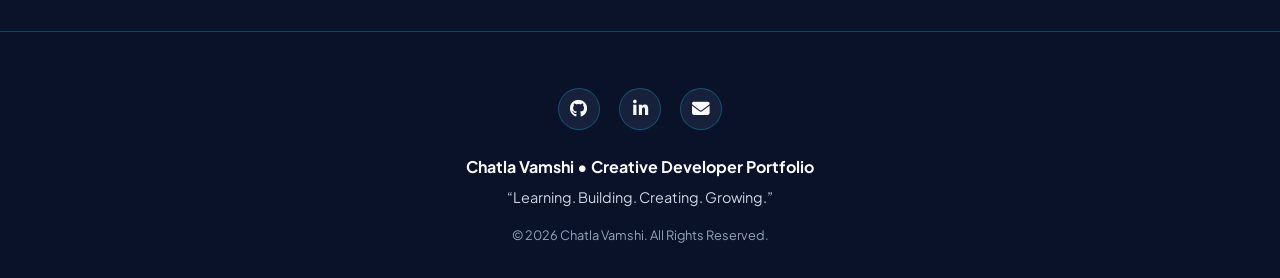
==== commit 191f690f: "Add files via upload" ====
--- a/index.html
+++ b/index.html
@@ -1,2003 +1,724 @@
 <!DOCTYPE html>
-<html lang="en">
+<html lang="en" data-theme="light">
 
 <head>
-
-    <meta charset="UTF-8">
-
-    <meta name="viewport"
-        content="width=device-width, initial-scale=1.0">
-
-    <title>NOVA | Smart Productivity</title>
-
-    <!-- CSS -->
-    <link rel="stylesheet" href="style.css">
-
+  <meta charset="UTF-8">
+  <meta name="viewport" content="width=device-width, initial-scale=1.0">
+
+  <!-- Primary SEO Meta Tags -->
+  <title>Chatla Vamshi | Creative Web Developer & Data Science Portfolio</title>
+  <meta name="title" content="Chatla Vamshi | Creative Web Developer & Data Science Portfolio">
+  <meta name="description"
+    content="Official personal portfolio of Chatla Vamshi - Computer Science Engineering student specializing in Data Science, Web Development, React, Python, and Creative Digital Experiences.">
+  <meta name="keywords"
+    content="Chatla Vamshi, Web Developer Portfolio, Data Science Intern, Computer Science Engineer, React, Python, HTML5, CSS3, JavaScript, OIBSIP">
+  <meta name="author" content="Chatla Vamshi">
+
+  <!-- FontAwesome Icons, Google Fonts & Three.js 3D Engine -->
+  <link rel="stylesheet" href="https://cdnjs.cloudflare.com/ajax/libs/font-awesome/6.4.0/css/all.min.css">
+  <script src="https://cdnjs.cloudflare.com/ajax/libs/three.js/r128/three.min.js"></script>
+  <link rel="stylesheet" href="style.css">
 </head>
 
-
 <body>
 
-
-<!-- =====================================================
-     NAVIGATION
-===================================================== -->
-
-<header class="navbar">
-
-    <div class="nav-container">
-
-        <a href="#home" class="logo">
-
-            <div class="logo-icon">
-                N
-            </div>
-
-            NOVA
-
+  <!-- 3D Interactive Three.js WebGL Canvas Background -->
+  <canvas id="canvas-3d"></canvas>
+
+  <!-- Ambient Light Orbs -->
+  <div class="bg-ambient">
+    <div class="orb orb-1"></div>
+    <div class="orb orb-2"></div>
+    <div class="orb orb-3"></div>
+  </div>
+
+  <!-- Header / Navigation Bar -->
+  <header class="navbar">
+    <div class="container nav-container">
+      <a href="#home" class="nav-logo">
+        <span class="logo-badge">CV</span>
+        <span class="logo-text">Chatla Vamshi</span>
+      </a>
+
+      <nav class="nav-links">
+        <a href="#home" class="nav-link active">Home</a>
+        <a href="#about" class="nav-link">About</a>
+        <a href="#skills" class="nav-link">Skills</a>
+        <a href="#projects" class="nav-link">Projects</a>
+        <a href="#education" class="nav-link">Education</a>
+        <a href="#contact" class="nav-link">Contact</a>
+      </nav>
+
+      <div class="nav-actions">
+        <button id="theme-toggle" class="theme-toggle-btn" aria-label="Toggle Light/Dark Mode"
+          title="Toggle Light/Dark Theme">
+          <i class="fas fa-sun"></i>
+        </button>
+        <a href="#" class="btn btn-download-nav open-resume-btn">
+          Download Resume <i class="fas fa-download"></i>
         </a>
-
-
-        <nav class="nav-links">
-
-            <a href="#home">
-                Home
+        <button id="mobile-menu-btn" class="mobile-menu-btn" aria-label="Open Mobile Menu">
+          <i class="fas fa-bars"></i>
+        </button>
+      </div>
+    </div>
+  </header>
+
+  <!-- Hero Section -->
+  <section id="home" class="hero">
+    <div class="container">
+      <div class="hero-grid">
+
+        <!-- Hero Left Content -->
+        <div class="hero-content" data-tilt-card>
+          <div class="hero-tag">
+            <span class="hero-tag-dash">—</span> HELLO, I'M
+          </div>
+
+          <h1 class="hero-title">
+            Chatla Vamshi
+          </h1>
+
+          <div class="hero-subtitle-box">
+            <span class="hero-subtitle">Creative Developer</span>
+          </div>
+
+          <p class="hero-bio">
+            I am a passionate and fast-learning Computer Science Engineering student specializing in Data Science. I
+            enjoy creating modern websites, learning new technologies and turning creative ideas into practical digital
+            experiences.
+          </p>
+
+          <div class="hero-buttons">
+            <a href="#projects" class="btn btn-primary-gradient">
+              View My Projects <i class="fas fa-arrow-right"></i>
             </a>
-
-            <a href="#features">
-                Features
+            <a href="#contact" class="btn btn-secondary-pill">
+              Contact Me <i class="fas fa-paper-plane"></i>
             </a>
-
-            <a href="#about">
-                About
+          </div>
+
+          <div class="hero-social-strip">
+            <a href="https://github.com/vamshichatla0612" target="_blank" class="social-circle" title="GitHub">
+              <i class="fab fa-github"></i>
             </a>
-
-            <a href="#testimonials">
-                Testimonials
+            <a href="https://www.linkedin.com/in/vamshi-chatla-1478a5352/" target="_blank" class="social-circle" title="LinkedIn">
+              <i class="fab fa-linkedin-in"></i>
             </a>
-
-            <a href="#contact">
-                Contact
+            <a href="https://instagram.com" target="_blank" class="social-circle" title="Instagram">
+              <i class="fab fa-instagram"></i>
             </a>
-
-        </nav>
-
-
-        <div class="auth-buttons">
-
-            <a href="#login"
-                class="login-link">
-                Login
+            <a href="mailto:vamshichatla0612@gmail.com" class="social-circle" title="Email">
+              <i class="fas fa-envelope"></i>
             </a>
-
-            <a href="#signup"
-                class="nav-button">
-                Sign Up
-            </a>
-
-        </div>
-
-    </div>
-
-</header>
-
-
-
-<!-- =====================================================
-     HERO
-===================================================== -->
-
-<section class="hero" id="home">
-
-    <div class="hero-container">
-
-
-        <div class="hero-content">
-
-            <div class="hero-badge">
-                ✨ SMARTER PRODUCTIVITY STARTS HERE
-            </div>
-
-
-            <h1>
-                Turn Your
-                <span>Ideas</span>
-                Into Reality.
-            </h1>
-
-
-            <p>
-
-                NOVA helps you organize your tasks,
-                manage projects, track goals and build
-                productive habits — all in one beautiful
-                workspace.
-
+          </div>
+
+          <div class="hero-scroll-indicator">
+            <span>SCROLL DOWN</span>
+            <i class="fas fa-arrow-down scroll-arrow"></i>
+          </div>
+        </div>
+
+        <!-- Hero Right Avatar & Floating 3D Badges -->
+        <div class="hero-image-wrapper" data-tilt-card>
+
+          <!-- Outer Rounded Gradient Frame matching Reference Image -->
+          <div class="profile-glow-frame">
+            <div class="profile-inner-frame">
+              <img src="assets/images/profile.png" alt="Chatla Vamshi" class="profile-img">
+            </div>
+          </div>
+
+          <!-- Top Right Floating Badge: Creative Developer -->
+          <div class="float-badge float-badge-top-right glass-card-pill">
+            <div class="badge-icon-pill pink">
+              <i class="fas fa-code"></i>
+            </div>
+            <div class="badge-text-box">
+              <span class="badge-title">Creative Developer</span>
+              <span class="badge-sub">Building ideas into reality</span>
+            </div>
+          </div>
+
+          <!-- Bottom Left Floating Badge: Data Science -->
+          <div class="float-badge float-badge-bottom-left glass-card-pill">
+            <div class="badge-icon-pill pink">
+              <i class="fas fa-graduation-cap"></i>
+            </div>
+            <div class="badge-text-box">
+              <span class="badge-title">Data Science</span>
+              <span class="badge-sub">Student & Learner</span>
+            </div>
+          </div>
+
+          <!-- Right Side Floating Code Snippet Card matching Reference Image -->
+          <div class="float-badge float-code-snippet glass-card-code">
+            <div class="code-line"><span class="code-kw">const</span> <span class="code-var">dream</span> = {</div>
+            <div class="code-prop">learn: <span class="code-val">true</span>,</div>
+            <div class="code-prop">build: <span class="code-val">true</span>,</div>
+            <div class="code-prop">grow: <span class="code-val">true</span></div>
+            <div class="code-line">};</div>
+          </div>
+
+          <!-- Floating 3D Dev Illustration Icon -->
+          <div class="float-dev-3d-graphic">
+            <i class="fab fa-react react-spin-3d"></i>
+          </div>
+
+        </div>
+
+      </div>
+    </div>
+  </section>
+
+  <!-- About Me Section matching Reference Image -->
+  <section id="about" class="about">
+    <div class="container">
+
+      <div class="about-section-header">
+        <div class="hero-tag">
+          <span class="hero-tag-dash">—</span> ABOUT ME
+        </div>
+        <h2 class="about-main-title">Who I Am</h2>
+        <p class="about-sub-title">Get to know me and my journey.</p>
+      </div>
+
+      <div class="about-content-grid">
+
+        <!-- Left: Story Paragraphs -->
+        <div class="about-left-story glass-card" data-tilt-card>
+         <p class="about-story-text" style="font-weight: 700;">
+  Hi, I’m Chatla Vamshi, a B.Tech Computer Science Engineering student specializing in Data Science. I’m a
+  passionate and fast learner interested in web development, data science, creative design, and digital
+  technologies.
+</p>
+          <p class="about-story-text" style="font-weight: 700;">
+            I’m currently focused on building real-world projects, gaining internship experience, and developing myself
+            into a skilled Web Developer and Data Science professional.
+            My goal: Learn. Build. Create. Grow. 🚀
+          </p>
+
+          <div class="dev-feature-banner" style="margin-top: 1.5rem;">
+            <img src="assets/images/web_dev_3d.png" alt="3D Web Development Illustration" class="web-dev-3d-img">
+          </div>
+        </div>
+
+        <!-- Right: 4 Feature Cards Grid matching Reference Image -->
+        <div class="about-cards-4grid">
+
+          <!-- Card 1: Education -->
+          <div class="feature-card-pill glass-card" data-tilt-card>
+            <div class="card-pill-icon pink">
+              <i class="fas fa-graduation-cap"></i>
+            </div>
+            <div class="card-pill-info">
+              <h4>Education</h4>
+              <p>B.Tech in Computer Science Engineering</p>
+            </div>
+          </div>
+
+          <!-- Card 2: My Goal -->
+          <div class="feature-card-pill glass-card" data-tilt-card>
+            <div class="card-pill-icon purple">
+              <i class="fas fa-bullseye"></i>
+            </div>
+            <div class="card-pill-info">
+              <h4>My Goal</h4>
+              <p>Become a skilled developer & Data Scientist</p>
+            </div>
+          </div>
+
+          <!-- Card 3: Currently Learning -->
+          <div class="feature-card-pill glass-card" data-tilt-card>
+            <div class="card-pill-icon purple-light">
+              <i class="fas fa-code"></i>
+            </div>
+            <div class="card-pill-info">
+              <h4>Currently Learning</h4>
+              <p>Web Development<br>JavaScript & React</p>
+            </div>
+          </div>
+
+          <!-- Card 4: Passion -->
+          <div class="feature-card-pill glass-card" data-tilt-card>
+            <div class="card-pill-icon pink-peach">
+              <i class="fas fa-lightbulb"></i>
+            </div>
+            <div class="card-pill-info">
+              <h4>Passion</h4>
+              <p>Technology & Creativity<br>Building useful projects</p>
+            </div>
+          </div>
+
+        </div>
+
+      </div>
+
+    </div>
+  </section>
+
+  <!-- Skills Section -->
+  <section id="skills" class="skills">
+    <div class="container">
+      <div class="section-header">
+        <div class="hero-tag">
+          <span class="hero-tag-dash">—</span> MY SKILLS
+        </div>
+        <h2 class="section-title">Technical & Creative Toolkit</h2>
+        <p class="section-desc">Technologies and tools I specialize in for web development and data science.</p>
+      </div>
+
+      <!-- Skills Category Filter -->
+      <div class="skills-filter">
+        <button class="filter-btn active" data-filter="all">All Skills</button>
+        <button class="filter-btn" data-filter="frontend">Frontend & Web</button>
+        <button class="filter-btn" data-filter="datascience">Data Science & Code</button>
+        <button class="filter-btn" data-filter="tools">Tools & Productivity</button>
+        <button class="filter-btn" data-filter="creative">Creative & Design</button>
+      </div>
+
+      <div class="skills-grid">
+        <!-- HTML5 -->
+        <div class="skill-card glass-card" data-category="frontend" data-tilt-card>
+          <div class="skill-header">
+            <div class="skill-icon-wrap">
+              <i class="fab fa-html5 skill-icon" style="color:#e34f26"></i>
+              <span class="skill-name">HTML5</span>
+            </div>
+            <span class="skill-level-text">Advanced</span>
+          </div>
+          <div class="progress-bar-bg">
+            <div class="progress-bar-fill" data-progress="92%"></div>
+          </div>
+        </div>
+
+        <!-- CSS3 -->
+        <div class="skill-card glass-card" data-category="frontend" data-tilt-card>
+          <div class="skill-header">
+            <div class="skill-icon-wrap">
+              <i class="fab fa-css3-alt skill-icon" style="color:#1572b6"></i>
+              <span class="skill-name">CSS3</span>
+            </div>
+            <span class="skill-level-text">Advanced</span>
+          </div>
+          <div class="progress-bar-bg">
+            <div class="progress-bar-fill" data-progress="90%"></div>
+          </div>
+        </div>
+
+        <!-- JavaScript -->
+        <div class="skill-card glass-card" data-category="frontend" data-tilt-card>
+          <div class="skill-header">
+            <div class="skill-icon-wrap">
+              <i class="fab fa-js skill-icon" style="color:#f7df1e"></i>
+              <span class="skill-name">JavaScript</span>
+            </div>
+            <span class="skill-level-text">Intermediate</span>
+          </div>
+          <div class="progress-bar-bg">
+            <div class="progress-bar-fill" data-progress="85%"></div>
+          </div>
+        </div>
+
+        <!-- React -->
+        <div class="skill-card glass-card" data-category="frontend" data-tilt-card>
+          <div class="skill-header">
+            <div class="skill-icon-wrap">
+              <i class="fab fa-react skill-icon" style="color:#61dafb"></i>
+              <span class="skill-name">React</span>
+            </div>
+            <span class="skill-level-text">Intermediate</span>
+          </div>
+          <div class="progress-bar-bg">
+            <div class="progress-bar-fill" data-progress="78%"></div>
+          </div>
+        </div>
+
+        <!-- Python -->
+        <div class="skill-card glass-card" data-category="datascience" data-tilt-card>
+          <div class="skill-header">
+            <div class="skill-icon-wrap">
+              <i class="fab fa-python skill-icon" style="color:#3776ab"></i>
+              <span class="skill-name">Python</span>
+            </div>
+            <span class="skill-level-text">Proficient</span>
+          </div>
+          <div class="progress-bar-bg">
+            <div class="progress-bar-fill" data-progress="88%"></div>
+          </div>
+        </div>
+
+        <!-- Data Science -->
+        <div class="skill-card glass-card" data-category="datascience" data-tilt-card>
+          <div class="skill-header">
+            <div class="skill-icon-wrap">
+              <i class="fas fa-chart-pie skill-icon" style="color:#8b5cf6"></i>
+              <span class="skill-name">Data Science</span>
+            </div>
+            <span class="skill-level-text">Specialization</span>
+          </div>
+          <div class="progress-bar-bg">
+            <div class="progress-bar-fill" data-progress="82%"></div>
+          </div>
+        </div>
+
+        <!-- Git & GitHub -->
+        <div class="skill-card glass-card" data-category="tools" data-tilt-card>
+          <div class="skill-header">
+            <div class="skill-icon-wrap">
+              <i class="fab fa-github skill-icon" style="color:#f05032"></i>
+              <span class="skill-name">Git & GitHub</span>
+            </div>
+            <span class="skill-level-text">Proficient</span>
+          </div>
+          <div class="progress-bar-bg">
+            <div class="progress-bar-fill" data-progress="86%"></div>
+          </div>
+        </div>
+
+        <!-- MS Excel -->
+        <div class="skill-card glass-card" data-category="tools" data-tilt-card>
+          <div class="skill-header">
+            <div class="skill-icon-wrap">
+              <i class="fas fa-file-excel skill-icon" style="color:#107c41"></i>
+              <span class="skill-name">MS Excel</span>
+            </div>
+            <span class="skill-level-text">Advanced</span>
+          </div>
+          <div class="progress-bar-bg">
+            <div class="progress-bar-fill" data-progress="90%"></div>
+          </div>
+        </div>
+
+        <!-- Graphic Designing -->
+        <div class="skill-card glass-card" data-category="creative" data-tilt-card>
+          <div class="skill-header">
+            <div class="skill-icon-wrap">
+              <i class="fas fa-paint-brush skill-icon" style="color:#ec4899"></i>
+              <span class="skill-name">Graphic Designing</span>
+            </div>
+            <span class="skill-level-text">Creative</span>
+          </div>
+          <div class="progress-bar-bg">
+            <div class="progress-bar-fill" data-progress="84%"></div>
+          </div>
+        </div>
+
+        <!-- Video Editing -->
+        <div class="skill-card glass-card" data-category="creative" data-tilt-card>
+          <div class="skill-header">
+            <div class="skill-icon-wrap">
+              <i class="fas fa-video skill-icon" style="color:#f97316"></i>
+              <span class="skill-name">Video Editing</span>
+            </div>
+            <span class="skill-level-text">Creative</span>
+          </div>
+          <div class="progress-bar-bg">
+            <div class="progress-bar-fill" data-progress="80%"></div>
+          </div>
+        </div>
+      </div>
+    </div>
+  </section>
+
+  <!-- Projects Section -->
+  <section id="projects" class="projects">
+    <div class="container">
+      <div class="section-header">
+        <div class="hero-tag">
+          <span class="hero-tag-dash">—</span> PROJECTS
+        </div>
+        <h2 class="section-title">Featured Work & Academic Projects</h2>
+        <p class="section-desc">Explore projects highlighting web development, 3D interactive interfaces, and data
+          science.</p>
+      </div>
+
+      <!-- Projects Category Filter -->
+      <div class="skills-filter projects-filter">
+        <button class="filter-btn active" data-filter="all">All Projects</button>
+        <button class="filter-btn" data-filter="web">Web Development</button>
+        <button class="filter-btn" data-filter="datascience">Data Science & Python</button>
+        <button class="filter-btn" data-filter="creative">Creative & Design</button>
+      </div>
+
+      <div class="projects-grid">
+        <!-- Project 1 -->
+        <div class="project-card glass-card" data-category="web" data-tilt-card>
+          <div class="project-img-wrapper">
+            <img src="assets/images/project-ecommerce.png" alt="Sales Analytics & E-Commerce Web App"
+              class="project-img">
+            <div class="project-overlay">
+              <a href="#" class="overlay-btn view-project-btn" data-project="project-1" title="View Details"><i
+                  class="fas fa-eye"></i></a>
+              <a href="#" class="overlay-btn" title="GitHub Source Code"><i class="fab fa-github"></i></a>
+            </div>
+          </div>
+          <div class="project-body">
+            <div class="project-tags">
+              <span class="project-tag">HTML5</span>
+              <span class="project-tag">CSS3</span>
+              <span class="project-tag">JavaScript</span>
+            </div>
+            <h3 class="project-title">Sales & E-Commerce Analytics App</h3>
+            <p class="project-desc">Feature-rich web application with product catalogs, real-time cart calculations, and
+              pastel analytics dashboards.</p>
+            <div class="project-footer">
+              <span class="project-link-text view-project-btn" data-project="project-1">
+                View Project Specs <i class="fas fa-arrow-right"></i>
+              </span>
+            </div>
+          </div>
+        </div>
+
+        <!-- Project 2 -->
+        <div class="project-card glass-card" data-category="datascience" data-tilt-card>
+          <div class="project-img-wrapper">
+            <img src="assets/images/project-datascience.png" alt="Data Science Predictive Dashboard"
+              class="project-img">
+            <div class="project-overlay">
+              <a href="#" class="overlay-btn view-project-btn" data-project="project-2" title="View Details"><i
+                  class="fas fa-eye"></i></a>
+              <a href="#" class="overlay-btn" title="GitHub Source Code"><i class="fab fa-github"></i></a>
+            </div>
+          </div>
+          <div class="project-body">
+            <div class="project-tags">
+              <span class="project-tag">Python</span>
+              <span class="project-tag">Data Science</span>
+              <span class="project-tag">MS Excel</span>
+            </div>
+            <h3 class="project-title">Data Science Predictive Insights</h3>
+            <p class="project-desc">Exploratory data analysis pipeline inspecting complex dataset trends, statistical
+              charts, and predictive modeling.</p>
+            <div class="project-footer">
+              <span class="project-link-text view-project-btn" data-project="project-2">
+                View Project Specs <i class="fas fa-arrow-right"></i>
+              </span>
+            </div>
+          </div>
+        </div>
+
+        <!-- Project 3 -->
+        <div class="project-card glass-card" data-category="web" data-tilt-card>
+          <div class="project-img-wrapper">
+            <img src="assets/images/project-task.png" alt="3D Web Development Interactive App" class="project-img">
+            <div class="project-overlay">
+              <a href="#" class="overlay-btn view-project-btn" data-project="project-3" title="View Details"><i
+                  class="fas fa-eye"></i></a>
+              <a href="#" class="overlay-btn" title="GitHub Source Code"><i class="fab fa-github"></i></a>
+            </div>
+          </div>
+          <div class="project-body">
+            <div class="project-tags">
+              <span class="project-tag">Three.js</span>
+              <span class="project-tag">React</span>
+              <span class="project-tag">3D Animations</span>
+            </div>
+            <h3 class="project-title">3D Interactive Web Application</h3>
+            <p class="project-desc">Interactive 3D glassmorphic portfolio platform with WebGL dynamic particles and
+              real-time cursor tilt effects.</p>
+            <div class="project-footer">
+              <span class="project-link-text view-project-btn" data-project="project-3">
+                View Project Specs <i class="fas fa-arrow-right"></i>
+              </span>
+            </div>
+          </div>
+        </div>
+
+        <!-- Project 4 -->
+        <div class="project-card glass-card" data-category="creative" data-tilt-card>
+          <div class="project-img-wrapper">
+            <img src="assets/images/project-creative.png" alt="Creative Graphic & Video Editing Showcase"
+              class="project-img">
+            <div class="project-overlay">
+              <a href="#" class="overlay-btn view-project-btn" data-project="project-4" title="View Details"><i
+                  class="fas fa-eye"></i></a>
+              <a href="#" class="overlay-btn" title="Portfolio Gallery"><i class="fas fa-image"></i></a>
+            </div>
+          </div>
+          <div class="project-body">
+            <div class="project-tags">
+              <span class="project-tag">Graphic Design</span>
+              <span class="project-tag">Video Editing</span>
+              <span class="project-tag">UI Mockup</span>
+            </div>
+            <h3 class="project-title">Media & Graphic Studio Showcase</h3>
+            <p class="project-desc">A curated portfolio of vector artwork, brand identities, promotional banners, and
+              motion video edits.</p>
+            <div class="project-footer">
+              <span class="project-link-text view-project-btn" data-project="project-4">
+                View Project Specs <i class="fas fa-arrow-right"></i>
+              </span>
+            </div>
+          </div>
+        </div>
+      </div>
+    </div>
+  </section>
+
+  <!-- Education & Journey Section -->
+  <section id="education" class="education">
+    <div class="container">
+      <div class="section-header">
+        <div class="hero-tag">
+          <span class="hero-tag-dash">—</span> EDUCATION
+        </div>
+        <h2 class="section-title">Education & Milestones</h2>
+        <p class="section-desc">My academic background in Computer Science Engineering & Data Science.</p>
+      </div>
+
+      <div class="timeline">
+        <!-- Milestone 1 -->
+        <div class="timeline-item">
+          <div class="timeline-dot"></div>
+          <div class="timeline-content glass-card" data-tilt-card>
+            <span class="timeline-badge">2023 - Present (Undergraduate)</span>
+            <h3 class="timeline-title">B.Tech - Computer Science Engineering</h3>
+            <div class="timeline-subtitle">Specialization in Data Science</div>
+            <p class="timeline-desc">
+              Focusing on core Computer Science subjects including Algorithms, Data Structures, Database Systems, Web
+              Technologies, and Data Analytics.
             </p>
-
-
-            <div class="hero-buttons">
-
-                <a href="#dashboard"
-                    class="primary-button">
-
-                    Get Started Free →
-                    
-                </a>
-
-
-                <a href="#features"
-                    class="secondary-button">
-
-                    Explore Features ↓
-
-                </a>
-
-            </div>
-
-
-            <div class="hero-trust">
-
-                <span>
-                    ✓ Free to start
-                </span>
-
-                <span>
-                    ✓ Easy to use
-                </span>
-
-                <span>
-                    ✓ No credit card
-                </span>
-
-            </div>
-
-        </div>
-
-
-
-        <!-- DASHBOARD PREVIEW -->
-
-        <div class="hero-visual">
-
-            <div class="floating-circle circle-one"></div>
-
-            <div class="floating-circle circle-two"></div>
-
-
-            <div class="dashboard-preview">
-
-
-                <div class="preview-header">
-
-                    <div>
-
-                        <span class="small-label">
-                            GOOD MORNING
-                        </span>
-
-                        <h3>
-                            Your Workspace
-                        </h3>
-
-                    </div>
-
-
-                    <div class="preview-avatar">
-                        V
-                    </div>
-
-                </div>
-
-
-
-                <div class="preview-stats">
-
-
-                    <div class="preview-stat purple">
-
-                        <span>
-                            📝
-                        </span>
-
-                        <div>
-
-                            <strong>
-                                12
-                            </strong>
-
-                            <small>
-                                Tasks
-                            </small>
-
-                        </div>
-
-                    </div>
-
-
-                    <div class="preview-stat green">
-
-                        <span>
-                            ✅
-                        </span>
-
-                        <div>
-
-                            <strong>
-                                8
-                            </strong>
-
-                            <small>
-                                Completed
-                            </small>
-
-                        </div>
-
-                    </div>
-
-
-                    <div class="preview-stat orange">
-
-                        <span>
-                            🎯
-                        </span>
-
-                        <div>
-
-                            <strong>
-                                5
-                            </strong>
-
-                            <small>
-                                Goals
-                            </small>
-
-                        </div>
-
-                    </div>
-
-                </div>
-
-
-
-                <div class="preview-tasks">
-
-
-                    <div class="preview-task-title">
-
-                        <strong>
-                            Today's Tasks
-                        </strong>
-
-                        <span>
-                            8 / 12
-                        </span>
-
-                    </div>
-
-
-                    <div class="preview-task completed">
-
-                        <div class="task-check">
-                            ✓
-                        </div>
-
-                        Complete HTML Assignment
-
-                    </div>
-
-
-                    <div class="preview-task completed">
-
-                        <div class="task-check">
-                            ✓
-                        </div>
-
-                        Practice CSS
-
-                    </div>
-
-
-                    <div class="preview-task">
-
-                        <div class="task-check"></div>
-
-                        Build Landing Page
-
-                    </div>
-
-
-                    <div class="preview-task">
-
-                        <div class="task-check"></div>
-
-                        Upload Project to GitHub
-
-                    </div>
-
-
-                </div>
-
-
-
-                <div class="preview-progress">
-
-                    <div class="progress-heading">
-
-                        <strong>
-                            Today's Progress
-                        </strong>
-
-                        <span>
-                            78%
-                        </span>
-
-                    </div>
-
-
-                    <div class="progress-bar">
-
-                        <div class="progress-fill"></div>
-
-                    </div>
-
-                </div>
-
-
-            </div>
-
-        </div>
-
-    </div>
-
-</section>
-
-
-
-<!-- =====================================================
-     FEATURES
-===================================================== -->
-
-<section class="features-section"
-    id="features">
-
-    <div class="section-container">
-
-
-        <div class="section-heading">
-
-            <span>
-                POWERFUL FEATURES
-            </span>
-
-            <h2>
-                Everything You Need
-                To Stay Productive
-            </h2>
-
-            <p>
-                NOVA brings your tasks, goals,
-                reminders and productivity tools
-                together in one simple workspace.
+          </div>
+        </div>
+
+        <!-- Milestone 2 -->
+        <div class="timeline-item">
+          <div class="timeline-dot"></div>
+          <div class="timeline-content glass-card" data-tilt-card>
+            <span class="timeline-badge">Web Development Internship</span>
+            <h3 class="timeline-title">Oasis Infobyte (OIBSIP) Internship</h3>
+            <div class="timeline-subtitle">Frontend Web Developer Intern</div>
+            <p class="timeline-desc">
+              Constructed modern responsive web projects, portfolio interfaces, and interactive web tools emphasizing
+              clean CSS styling, semantic HTML, and JavaScript.
             </p>
-
-        </div>
-
-
-
-        <div class="features-grid">
-
-
-            <div class="feature-card">
-
-                <div class="feature-icon purple-icon">
-                    📝
-                </div>
-
-                <h3>
-                    Task Management
-                </h3>
-
-                <p>
-                    Create, organize and manage
-                    your daily tasks with ease.
-                </p>
-
-                <a href="#dashboard">
-                    Learn More →
-                </a>
-
-            </div>
-
-
-
-            <div class="feature-card">
-
-                <div class="feature-icon blue-icon">
-                    ⏰
-                </div>
-
-                <h3>
-                    Smart Reminders
-                </h3>
-
-                <p>
-                    Set reminders so you never
-                    forget an important task.
-                </p>
-
-                <a href="#alarms">
-                    Set Reminder →
-                </a>
-
-            </div>
-
-
-
-            <div class="feature-card">
-
-                <div class="feature-icon pink-icon">
-                    🎯
-                </div>
-
-                <h3>
-                    Goal Tracking
-                </h3>
-
-                <p>
-                    Set personal goals and track
-                    your progress every day.
-                </p>
-
-                <a href="#goals">
-                    Track Goals →
-                </a>
-
-            </div>
-
-
-
-            <div class="feature-card">
-
-                <div class="feature-icon orange-icon">
-                    📊
-                </div>
-
-                <h3>
-                    Progress Analytics
-                </h3>
-
-                <p>
-                    Understand your productivity
-                    and improve your habits.
-                </p>
-
-                <a href="#dashboard">
-                    View Progress →
-                </a>
-
-            </div>
-
-
-
-            <div class="feature-card">
-
-                <div class="feature-icon green-icon">
-                    🔔
-                </div>
-
-                <h3>
-                    Notifications
-                </h3>
-
-                <p>
-                    Get browser notifications when
-                    it's time to complete your task.
-                </p>
-
-                <a href="#alarms">
-                    Enable Alerts →
-                </a>
-
-            </div>
-
-
-
-            <div class="feature-card">
-
-                <div class="feature-icon violet-icon">
-                    🌙
-                </div>
-
-                <h3>
-                    Dark Mode
-                </h3>
-
-                <p>
-                    Work comfortably at night with
-                    a beautiful dark interface.
-                </p>
-
-                <a href="#dashboard">
-                    Try Dark Mode →
-                </a>
-
-            </div>
-
-
-        </div>
-
-    </div>
-
-</section>
-
-
-
-<!-- =====================================================
-     ABOUT
-===================================================== -->
-
-<section class="about-section"
-    id="about">
-
-    <div class="section-container">
-
-        <div class="about-grid">
-
-
-            <div class="about-visual">
-
-                <div class="about-card-main">
-
-                    <div class="about-icon">
-                        🚀
-                    </div>
-
-                    <h3>
-                        Work Smarter
-                    </h3>
-
-                    <p>
-                        Focus on what matters most.
-                    </p>
-
-
-                    <div class="about-mini-stats">
-
-                        <div>
-                            <strong>
-                                92%
-                            </strong>
-
-                            <small>
-                                Focus
-                            </small>
-                        </div>
-
-                        <div>
-                            <strong>
-                                85%
-                            </strong>
-
-                            <small>
-                                Goals
-                            </small>
-                        </div>
-
-                        <div>
-                            <strong>
-                                78%
-                            </strong>
-
-                            <small>
-                                Tasks
-                            </small>
-                        </div>
-
-                    </div>
-
-                </div>
-
-
-                <div class="about-floating-card">
-
-                    <span>
-                        🔥
-                    </span>
-
-                    <div>
-
-                        <strong>
-                            7 Day Streak
-                        </strong>
-
-                        <small>
-                            Keep going!
-                        </small>
-
-                    </div>
-
-                </div>
-
-            </div>
-
-
-
-            <div class="about-content">
-
-                <span class="section-tag">
-                    ABOUT NOVA
-                </span>
-
-                <h2>
-                    Your Personal
-                    <span>Productivity</span>
-                    Partner
-                </h2>
-
-                <p>
-                    NOVA is designed to help students,
-                    professionals and creators organize
-                    their everyday work.
-                </p>
-
-                <p>
-                    From simple tasks to long-term goals,
-                    NOVA gives you the tools to stay
-                    focused and consistent.
-                </p>
-
-
-                <div class="about-list">
-
-                    <div>
-                        <span>✓</span>
-                        Easy Task Management
-                    </div>
-
-                    <div>
-                        <span>✓</span>
-                        Smart Reminders
-                    </div>
-
-                    <div>
-                        <span>✓</span>
-                        Goal Tracking
-                    </div>
-
-                    <div>
-                        <span>✓</span>
-                        Progress Tracking
-                    </div>
-
-                    <div>
-                        <span>✓</span>
-                        Simple Interface
-                    </div>
-
-                    <div>
-                        <span>✓</span>
-                        Mobile Friendly
-                    </div>
-
-                </div>
-
-
-                <a href="#dashboard"
-                    class="primary-button">
-
-                    Explore NOVA →
-
-                </a>
-
-            </div>
-
-
-        </div>
-
-    </div>
-
-</section>
-
-
-
-<!-- =====================================================
-     HOW IT WORKS
-===================================================== -->
-
-<section class="how-section">
-
-    <div class="section-container">
-
-
-        <div class="section-heading">
-
-            <span>
-                HOW IT WORKS
-            </span>
-
-            <h2>
-                Simple. Fast. Effective.
-            </h2>
-
-            <p>
-                Start organizing your life in
-                just three simple steps.
+          </div>
+        </div>
+
+        <!-- Milestone 3 -->
+        <div class="timeline-item">
+          <div class="timeline-dot"></div>
+          <div class="timeline-content glass-card" data-tilt-card>
+            <span class="timeline-badge">Skill Certifications</span>
+            <h3 class="timeline-title">Python, Data Science & Web Certifications</h3>
+            <div class="timeline-subtitle">Self-Driven Learning & Projects</div>
+            <p class="timeline-desc">
+              Completed hands-on courses in Python programming, exploratory data analysis, Git workflow, and frontend UI
+              design principles.
             </p>
-
-        </div>
-
-
-
-        <div class="steps-grid">
-
-
-            <div class="step-card">
-
-                <span class="step-number">
-                    01
-                </span>
-
-                <div class="step-icon">
-                    👤
-                </div>
-
-                <h3>
-                    Create Your Account
-                </h3>
-
-                <p>
-                    Register for your free NOVA
-                    account and create your workspace.
-                </p>
-
-            </div>
-
-
-
-            <div class="step-card">
-
-                <span class="step-number">
-                    02
-                </span>
-
-                <div class="step-icon">
-                    📝
-                </div>
-
-                <h3>
-                    Add Your Tasks
-                </h3>
-
-                <p>
-                    Add your tasks, goals and
-                    important activities.
-                </p>
-
-            </div>
-
-
-
-            <div class="step-card">
-
-                <span class="step-number">
-                    03
-                </span>
-
-                <div class="step-icon">
-                    🚀
-                </div>
-
-                <h3>
-                    Get Things Done
-                </h3>
-
-                <p>
-                    Use reminders and progress
-                    tracking to stay consistent.
-                </p>
-
-            </div>
-
-
-        </div>
-
-    </div>
-
-</section>
-
-
-
-<!-- =====================================================
-     DASHBOARD
-===================================================== -->
-
-<section class="dashboard-page"
-    id="dashboard">
-
-    <div class="dashboard-container">
-
-
-        <div class="dashboard-header">
-
-            <div class="dashboard-title">
-
-                <h1>
-                    Productivity Dashboard
-                </h1>
-
-                <p>
-                    Welcome back! Let's make today productive.
-                </p>
-
-            </div>
-
-
-            <div class="dashboard-actions">
-
-                <button
-                    class="secondary-button"
-                    onclick="toggleDarkMode()">
-
-                    🌙 Dark Mode
-
-                </button>
-
-                <button
-                    class="nav-button"
-                    onclick="logoutUser()">
-
-                    🚪 Logout
-
-                </button>
-
-            </div>
-
-        </div>
-
-
-
-        <!-- STATISTICS -->
-
-        <div class="dashboard-grid">
-
-
-            <div class="dashboard-card">
-
-                <div class="dashboard-card-icon">
-                    📝
-                </div>
-
-                <h3>
-                    12
-                </h3>
-
-                <p>
-                    Total Tasks
-                </p>
-
-            </div>
-
-
-            <div class="dashboard-card">
-
-                <div class="dashboard-card-icon">
-                    ✅
-                </div>
-
-                <h3>
-                    8
-                </h3>
-
-                <p>
-                    Completed
-                </p>
-
-            </div>
-
-
-            <div class="dashboard-card">
-
-                <div class="dashboard-card-icon">
-                    🎯
-                </div>
-
-                <h3>
-                    5
-                </h3>
-
-                <p>
-                    Active Goals
-                </p>
-
-            </div>
-
-
-            <div class="dashboard-card">
-
-                <div class="dashboard-card-icon">
-                    🔥
-                </div>
-
-                <h3>
-                    7
-                </h3>
-
-                <p>
-                    Current Streak
-                </p>
-
-            </div>
-
-
-        </div>
-
-
-
-        <!-- TASKS -->
-
-        <div class="task-section">
-
-            <div class="task-section-header">
-
-                <h2>
-                    📝 Today's Tasks
-                </h2>
-
-                <button
-                    class="add-task-btn"
-                    onclick="addDemoTask()">
-
-                    + Add Task
-
-                </button>
-
-            </div>
-
-
-            <div id="taskContainer">
-
-
-                <div class="task-item">
-
-                    <div class="task-item-check"></div>
-
-                    <div class="task-item-content">
-
-                        <h4>
-                            Complete HTML Assignment
-                        </h4>
-
-                        <p>
-                            Web Development
-                        </p>
-
-                    </div>
-
-                    <span class="task-priority high">
-                        High
-                    </span>
-
-                </div>
-
-
-
-                <div class="task-item">
-
-                    <div class="task-item-check"></div>
-
-                    <div class="task-item-content">
-
-                        <h4>
-                            Practice CSS
-                        </h4>
-
-                        <p>
-                            Learning
-                        </p>
-
-                    </div>
-
-                    <span class="task-priority medium">
-                        Medium
-                    </span>
-
-                </div>
-
-
-
-                <div class="task-item">
-
-                    <div class="task-item-check"></div>
-
-                    <div class="task-item-content">
-
-                        <h4>
-                            Upload Project to GitHub
-                        </h4>
-
-                        <p>
-                            OIBSIP Internship
-                        </p>
-
-                    </div>
-
-                    <span class="task-priority low">
-                        Low
-                    </span>
-
-                </div>
-
-
-            </div>
-
-        </div>
-
-
-    </div>
-
-</section>
-
-
-
-<!-- =====================================================
-     TASK REMINDER / ALARM
-===================================================== -->
-
-<section class="alarm-section"
-    id="alarms">
-
-    <div class="section-heading">
-
-        <span>
-            ⏰ SMART REMINDERS
-        </span>
-
-        <h2>
-            Never Forget a Task
-        </h2>
-
-        <p>
-            Set a reminder and NOVA will notify
-            you when it's time to complete your task.
-        </p>
-
-    </div>
-
-
-
-    <div class="alarm-container">
-
-
-        <!-- FORM -->
-
-        <div class="alarm-form-card">
-
-            <h3>
-                ⏰ Set a Task Reminder
-            </h3>
-
-            <p class="alarm-description">
-                Choose what you need to do and
-                when you want to be reminded.
-            </p>
-
-
-            <form id="alarmForm">
-
-
-                <div class="form-group">
-
-                    <label for="taskName">
-                        📝 Task Name
-                    </label>
-
-                    <input
-                        type="text"
-                        id="taskName"
-                        placeholder="Example: Complete Python Assignment"
-                        required>
-
-                </div>
-
-
-
-                <div class="alarm-input-row">
-
-
-                    <div class="form-group">
-
-                        <label for="taskDate">
-                            📅 Date
-                        </label>
-
-                        <input
-                            type="date"
-                            id="taskDate"
-                            required>
-
-                    </div>
-
-
-
-                    <div class="form-group">
-
-                        <label for="taskTime">
-                            ⏰ Time
-                        </label>
-
-                        <input
-                            type="time"
-                            id="taskTime"
-                            required>
-
-                    </div>
-
-
-                </div>
-
-
-
-                <div class="form-group">
-
-                    <label for="reminderType">
-                        🔔 Reminder Type
-                    </label>
-
-                    <select id="reminderType">
-
-                        <option value="normal">
-                            🔔 Normal Reminder
-                        </option>
-
-                        <option value="important">
-                            🚨 Important Reminder
-                        </option>
-
-                    </select>
-
-                </div>
-
-
-
-                <button
-                    type="submit"
-                    class="set-alarm-btn">
-
-                    🔔 Set Reminder
-
-                </button>
-
-
-            </form>
-
-        </div>
-
-
-
-        <!-- REMINDER LIST -->
-
-        <div class="alarm-list-card">
-
-
-            <div class="alarm-list-header">
-
-                <div>
-
-                    <h3>
-                        🔔 Your Reminders
-                    </h3>
-
-                    <p>
-                        Stay on top of your schedule.
-                    </p>
-
-                </div>
-
-
-                <span
-                    id="alarmCount"
-                    class="alarm-count">
-
-                    0
-
-                </span>
-
-            </div>
-
-
-
-            <div
-                id="alarmList"
-                class="alarm-list">
-
-
-                <div class="empty-alarm">
-
-                    <div class="empty-icon">
-                        ⏰
-                    </div>
-
-                    <h4>
-                        No reminders yet
-                    </h4>
-
-                    <p>
-                        Set your first reminder
-                        to stay productive.
-                    </p>
-
-                </div>
-
-
-            </div>
-
-
-        </div>
-
-
-    </div>
-
-</section>
-
-
-
-<!-- =====================================================
-     GOALS
-===================================================== -->
-
-<section class="how-section"
-    id="goals">
-
-    <div class="section-container">
-
-
-        <div class="section-heading">
-
-            <span>
-                🎯 YOUR GOALS
-            </span>
-
-            <h2>
-                Keep Moving Forward
-            </h2>
-
-            <p>
-                Track your goals and celebrate
-                every small achievement.
-            </p>
-
-        </div>
-
-
-
-        <div class="goals-grid">
-
-
-            <div class="goal-card">
-
-                <div class="goal-card-header">
-
-                    <h3>
-                        Learn HTML
-                    </h3>
-
-                    <span class="goal-icon">
-                        💻
-                    </span>
-
-                </div>
-
-
-                <p>
-                    Complete HTML fundamentals
-                </p>
-
-
-                <div class="goal-progress">
-
-                    <div
-                        class="goal-progress-fill"
-                        style="width: 90%;">
-                    </div>
-
-                </div>
-
-
-                <div class="goal-info">
-
-                    <span>
-                        Progress
-                    </span>
-
-                    <strong>
-                        90%
-                    </strong>
-
-                </div>
-
-            </div>
-
-
-
-            <div class="goal-card">
-
-                <div class="goal-card-header">
-
-                    <h3>
-                        Learn CSS
-                    </h3>
-
-                    <span class="goal-icon">
-                        🎨
-                    </span>
-
-                </div>
-
-
-                <p>
-                    Build responsive websites
-                </p>
-
-
-                <div class="goal-progress">
-
-                    <div
-                        class="goal-progress-fill"
-                        style="width: 65%;">
-                    </div>
-
-                </div>
-
-
-                <div class="goal-info">
-
-                    <span>
-                        Progress
-                    </span>
-
-                    <strong>
-                        65%
-                    </strong>
-
-                </div>
-
-            </div>
-
-
-
-            <div class="goal-card">
-
-                <div class="goal-card-header">
-
-                    <h3>
-                        Build Projects
-                    </h3>
-
-                    <span class="goal-icon">
-                        🚀
-                    </span>
-
-                </div>
-
-
-                <p>
-                    Create portfolio projects
-                </p>
-
-
-                <div class="goal-progress">
-
-                    <div
-                        class="goal-progress-fill"
-                        style="width: 45%;">
-                    </div>
-
-                </div>
-
-
-                <div class="goal-info">
-
-                    <span>
-                        Progress
-                    </span>
-
-                    <strong>
-                        45%
-                    </strong>
-
-                </div>
-
-            </div>
-
-
-        </div>
-
-    </div>
-
-</section>
-
-
-
-<!-- =====================================================
-     TESTIMONIALS
-===================================================== -->
-
-<section class="testimonials-section"
-    id="testimonials">
-
-    <div class="section-container">
-
-
-        <div class="section-heading">
-
-            <span>
-                ⭐ TESTIMONIALS
-            </span>
-
-            <h2>
-                Loved By Productive People
-            </h2>
-
-            <p>
-                See what people think about NOVA.
-            </p>
-
-        </div>
-
-
-
-        <div class="testimonial-grid">
-
-
-            <div class="testimonial-card">
-
-                <div class="stars">
-                    ★★★★★
-                </div>
-
-                <p>
-                    "NOVA makes it much easier for me
-                    to organize my college assignments
-                    and remember deadlines."
-                </p>
-
-
-                <div class="testimonial-user">
-
-                    <div class="user-icon">
-                        A
-                    </div>
-
-                    <div>
-
-                        <strong>
-                            Ananya
-                        </strong>
-
-                        <small>
-                            College Student
-                        </small>
-
-                    </div>
-
-                </div>
-
-            </div>
-
-
-
-            <div class="testimonial-card">
-
-                <div class="stars">
-                    ★★★★★
-                </div>
-
-                <p>
-                    "The reminder feature is my favorite.
-                    I don't forget important tasks anymore."
-                </p>
-
-
-                <div class="testimonial-user">
-
-                    <div class="user-icon">
-                        R
-                    </div>
-
-                    <div>
-
-                        <strong>
-                            Rahul
-                        </strong>
-
-                        <small>
-                            Developer
-                        </small>
-
-                    </div>
-
-                </div>
-
-            </div>
-
-
-
-            <div class="testimonial-card">
-
-                <div class="stars">
-                    ★★★★★
-                </div>
-
-                <p>
-                    "The dashboard is clean, colorful
-                    and really helps me stay focused."
-                </p>
-
-
-                <div class="testimonial-user">
-
-                    <div class="user-icon">
-                        S
-                    </div>
-
-                    <div>
-
-                        <strong>
-                            Sneha
-                        </strong>
-
-                        <small>
-                            Designer
-                        </small>
-
-                    </div>
-
-                </div>
-
-            </div>
-
-
-        </div>
-
-    </div>
-
-</section>
-
-
-
-<!-- =====================================================
-     CTA
-===================================================== -->
-
-<section class="cta-section">
-
-    <div class="cta-container">
-
-        <div class="cta-content">
-
-            <span>
-                READY TO GET STARTED?
-            </span>
-
-            <h2>
-                Make Today More Productive.
-            </h2>
-
-            <p>
-                Start organizing your tasks,
-                goals and reminders with NOVA.
-            </p>
-
-            <a href="#alarms"
-                class="cta-button">
-
-                Start For Free →
-
-            </a>
-
-        </div>
-
-    </div>
-
-</section>
-
-
-
-<!-- =====================================================
-     CONTACT
-===================================================== -->
-
-<section class="contact-section"
-    id="contact">
-
-    <div class="section-container">
-
-
-        <div class="contact-grid">
-
-
-            <div>
-
-                <span class="section-tag">
-                    GET IN TOUCH
-                </span>
-
-                <h2>
-                    Have Questions?
-                </h2>
-
-                <p>
-                    We'd love to hear from you.
-                    Contact us through any of
-                    the options below.
-                </p>
-
-            </div>
-
-
-            <div class="contact-details">
-
-                <a href="mailto:hello@nova.com">
-                    📧 hello@nova.com
-                </a>
-
-                <a href="#">
-                    💼 LinkedIn
-                </a>
-
-                <a href="#">
-                    🐙 GitHub
-                </a>
-
-                <a href="#">
-                    📱 Instagram
-                </a>
-
-            </div>
-
-
-        </div>
-
-    </div>
-
-</section>
-
-
-
-<!-- =====================================================
-     LOGIN / SIGNUP
-===================================================== -->
-
-<section class="auth-section"
-    id="login">
-
-    <div class="auth-container">
-
-
-        <div class="auth-logo">
-            N NOVA
-        </div>
-
-
-        <h1>
-            Welcome Back
-        </h1>
-
-
-        <p class="auth-subtitle">
-            Login to continue to your workspace.
-        </p>
-
-
-        <form
-            onsubmit="loginUser(event)">
-
-
-            <div class="form-group">
-
-                <label>
-                    Email
-                </label>
-
-                <input
-                    type="email"
-                    placeholder="Enter your email"
-                    required>
-
-            </div>
-
-
-            <div class="form-group">
-
-                <label>
-                    Password
-                </label>
-
-                <input
-                    type="password"
-                    placeholder="Enter your password"
-                    required>
-
-            </div>
-
-
-            <button
-                type="submit"
-                class="auth-button">
-
-                Login
-
-            </button>
-
-
+          </div>
+        </div>
+      </div>
+    </div>
+  </section>
+
+  <!-- Contact Section -->
+  <section id="contact" class="contact">
+    <div class="container">
+      <div class="section-header">
+        <div class="hero-tag">
+          <span class="hero-tag-dash">—</span> CONTACT ME
+        </div>
+        <h2 class="section-title">Let's Connect & Build Together!</h2>
+        <p class="section-desc">Have a question, internship offer, or project idea? Feel free to reach out.</p>
+      </div>
+
+      <div class="contact-grid">
+        <div class="contact-info-cards">
+          <div class="contact-info-card glass-card" data-tilt-card>
+            <div class="info-icon"><i class="fas fa-user-graduate"></i></div>
+            <div class="info-details">
+              <h4>Full Name</h4>
+              <p>Chatla Vamshi</p>
+            </div>
+          </div>
+
+          <div class="contact-info-card glass-card" data-tilt-card>
+            <div class="info-icon"><i class="fas fa-envelope"></i></div>
+            <div class="info-details">
+              <h4>Email Address</h4>
+              <p><a href="mailto:vamshichatla0612@gmail.com">vamshichatla0612@gmail.com</a></p>
+            </div>
+          </div>
+
+          <div class="contact-info-card glass-card" data-tilt-card>
+            <div class="info-icon"><i class="fas fa-map-marker-alt"></i></div>
+            <div class="info-details">
+              <h4>Location</h4>
+              <p>Telangana, India</p>
+            </div>
+          </div>
+        </div>
+
+        <!-- Contact Form -->
+        <form id="contact-form" class="contact-form glass-card" data-tilt-card>
+          <div class="form-group">
+            <label for="name"><i class="fas fa-user"></i> Your Name</label>
+            <input type="text" id="name" required placeholder="Enter your full name">
+          </div>
+
+          <div class="form-group">
+            <label for="email"><i class="fas fa-envelope"></i> Your Email</label>
+            <input type="email" id="email" required placeholder="Enter your email address">
+          </div>
+
+          <div class="form-group">
+            <label for="subject"><i class="fas fa-tag"></i> Subject</label>
+            <input type="text" id="subject" required placeholder="Project / Internship Inquiry">
+          </div>
+
+          <div class="form-group">
+            <label for="message"><i class="fas fa-comment-dots"></i> Your Message</label>
+            <textarea id="message" rows="4" required placeholder="Write your message here..."></textarea>
+          </div>
+
+          <button type="submit" class="btn btn-primary-gradient btn-full">
+            <i class="fas fa-paper-plane"></i> Send Message
+          </button>
         </form>
-
-
-        <div class="auth-footer">
-
-            Don't have an account?
-
-            <a href="#signup">
-                Sign Up
-            </a>
-
-        </div>
-
-    </div>
-
-</section>
-
-
-
-<!-- =====================================================
-     SIGN UP
-===================================================== -->
-
-<section class="auth-section"
-    id="signup">
-
-    <div class="auth-container">
-
-
-        <div class="auth-logo">
-            N NOVA
-        </div>
-
-
-        <h1>
-            Create Account
-        </h1>
-
-
-        <p class="auth-subtitle">
-            Start your productivity journey today.
-        </p>
-
-
-        <form
-            onsubmit="registerUser(event)">
-
-
-            <div class="form-group">
-
-                <label>
-                    Full Name
-                </label>
-
-                <input
-                    type="text"
-                    placeholder="Enter your name"
-                    required>
-
-            </div>
-
-
-            <div class="form-group">
-
-                <label>
-                    Email
-                </label>
-
-                <input
-                    type="email"
-                    placeholder="Enter your email"
-                    required>
-
-            </div>
-
-
-            <div class="form-group">
-
-                <label>
-                    Password
-                </label>
-
-                <input
-                    type="password"
-                    placeholder="Create a password"
-                    required>
-
-            </div>
-
-
-            <button
-                type="submit"
-                class="auth-button">
-
-                Create Account
-
-            </button>
-
-
-        </form>
-
-
-        <div class="auth-footer">
-
-            Already have an account?
-
-            <a href="#login">
-                Login
-            </a>
-
-        </div>
-
-
-    </div>
-
-</section>
-
-
-
-<!-- =====================================================
-     FOOTER
-===================================================== -->
-
-<footer class="footer">
-
-    <div class="footer-container">
-
-
-        <div class="footer-brand">
-
-            <div class="logo">
-
-                <div class="logo-icon">
-                    N
-                </div>
-
-                NOVA
-
-            </div>
-
-
-            <p>
-                Your smart productivity workspace
-                for tasks, goals and reminders.
-            </p>
-
-
-            <div class="social-links">
-
-                <a href="#">
-                    f
-                </a>
-
-                <a href="#">
-                    in
-                </a>
-
-                <a href="#">
-                    ◎
-                </a>
-
-                <a href="#">
-                    ◇
-                </a>
-
-            </div>
-
-        </div>
-
-
-
-        <div class="footer-column">
-
-            <h4>
-                Product
-            </h4>
-
-            <a href="#features">
-                Features
-            </a>
-
-            <a href="#dashboard">
-                Dashboard
-            </a>
-
-            <a href="#alarms">
-                Reminders
-            </a>
-
-            <a href="#goals">
-                Goals
-            </a>
-
-        </div>
-
-
-
-        <div class="footer-column">
-
-            <h4>
-                Company
-            </h4>
-
-            <a href="#about">
-                About
-            </a>
-
-            <a href="#testimonials">
-                Testimonials
-            </a>
-
-            <a href="#contact">
-                Contact
-            </a>
-
-        </div>
-
-
-
-        <div class="footer-column">
-
-            <h4>
-                Account
-            </h4>
-
-            <a href="#login">
-                Login
-            </a>
-
-            <a href="#signup">
-                Register
-            </a>
-
-            <a href="#signup">
-                Sign Up
-            </a>
-
-        </div>
-
-
-    </div>
-
-
-
-    <div class="footer-bottom">
-
-        <span>
-            © 2026 NOVA. All rights reserved.
-        </span>
-
-        <span>
-            Built with HTML, CSS & JavaScript.
-        </span>
-
-    </div>
-
-</footer>
-
-
-
-<!-- =====================================================
-     JAVASCRIPT
-===================================================== -->
-
-<script src="script.js"></script>
-
-
+      </div>
+    </div>
+  </section>
+
+  <!-- Modal Popup for Resume & Projects -->
+  <div id="modal-backdrop" class="modal-backdrop">
+    <div class="modal-container glass-card">
+      <button id="modal-close-btn" class="modal-close-btn">&times;</button>
+      <div id="modal-body-content"></div>
+    </div>
+  </div>
+
+  <!-- Back To Top Floating Button -->
+  <button id="back-to-top" class="back-to-top" aria-label="Scroll Back to Top">
+    <i class="fas fa-arrow-up"></i>
+  </button>
+
+  <!-- Footer -->
+  <footer>
+    <div class="container">
+      <div class="footer-socials">
+        <a href="https://github.com/vamshichatla0612" target="_blank" class="social-link" title="GitHub"><i
+            class="fab fa-github"></i></a>
+        <a href="https://www.linkedin.com/in/vamshi-chatla-1478a5352/" target="_blank" class="social-link" title="LinkedIn"><i
+            class="fab fa-linkedin-in"></i></a>
+        <a href="mailto:vamshichatla0612@gmail.com" class="social-link" title="Email"><i
+            class="fas fa-envelope"></i></a>
+      </div>
+
+      <p style="font-weight:700; margin-bottom:0.4rem; color:var(--text-primary);">Chatla Vamshi • Creative Developer
+        Portfolio</p>
+      <p style="color:var(--text-secondary); font-size:0.9rem">
+        “Learning. Building. Creating. Growing.”
+      </p>
+      <p style="color:var(--text-muted); font-size:0.8rem; margin-top:1rem">
+        &copy; 2026 Chatla Vamshi. All Rights Reserved.
+      </p>
+    </div>
+  </footer>
+
+  <!-- Main Interactive JavaScript & 3D Three.js Logic -->
+  <script src="script.js"></script>
 </body>
 
 </html>
--- a/style.css
+++ b/style.css
@@ -1,2750 +1,1433 @@
-/* =====================================================
-   NOVA SMART PRODUCTIVITY
-   COMPLETE CSS
-===================================================== */
-
-
-/* ================= RESET ================= */
-
-* {
-    margin: 0;
-    padding: 0;
-    box-sizing: border-box;
-}
-
+/* ==========================================================================
+   Chatla Vamshi - 3D Animated Executive Portfolio Stylesheet
+   Theme: Executive Midnight Navy & Metallic Ice Cyan (Deep Midnight Navy, Electric Ice Cyan & Sapphire)
+   Features: 3D Three.js Canvas, Neon Circular Profile Ring, Glassmorphism, 3D Tilt
+   ========================================================================== */
+
+@import url('https://fonts.googleapis.com/css2?family=Outfit:wght@300;400;500;600;700;800&family=Plus+Jakarta+Sans:wght@400;500;600;700;800&family=Fira+Code:wght@400;500;600&display=swap');
+
+:root {
+  /* Executive Midnight Navy & Metallic Ice Cyan Theme Palette */
+  --bg-primary: #0b132b;      /* Deep Midnight Navy Canvas */
+  --bg-secondary: #1c2541;    /* Rich Slate Sapphire Navy */
+  --bg-tertiary: #3a506b;     /* Deep Steel Blue */
+  --card-bg: rgba(28, 37, 65, 0.82);
+  --card-border: rgba(0, 180, 216, 0.35);
+  
+  /* Font Color Palette */
+  --text-primary: #f8fafc;   /* Crisp Luminous Ice White for H1, H2, Logo, Bold Text */
+  --text-secondary: #cbd5e1; /* Steel Slate Body Text */
+  --text-muted: #94a3b8;     /* Muted Details */
+  --tag-color: #00b4d8;      /* Tag & Subtitle Glowing Electric Ice Cyan */
+  
+  /* Accents & Gradients */
+  --accent-cyan: #00b4d8;
+  --accent-blue: #0077b6;
+  --accent-light-cyan: #90e0ef;
+  --accent-steel: #48cae4;
+  --accent-silver: #94a3b8;
+
+  --gradient-main: linear-gradient(135deg, #90e0ef 0%, #00b4d8 55%, #0077b6 100%);
+  --gradient-btn-primary: linear-gradient(135deg, #00b4d8 0%, #0077b6 100%);
+  --gradient-cyan-blue: linear-gradient(135deg, #48cae4 0%, #0077b6 100%);
+  --gradient-sapphire-steel: linear-gradient(135deg, #00b4d8 0%, #3a506b 100%);
+  --gradient-card-hover: linear-gradient(135deg, rgba(0, 180, 216, 0.12), rgba(0, 119, 182, 0.12));
+
+  /* Shadow & Radii */
+  --shadow-sm: 0 4px 15px rgba(0, 0, 0, 0.5);
+  --shadow-md: 0 10px 30px rgba(0, 0, 0, 0.7);
+  --shadow-lg: 0 20px 45px rgba(0, 0, 0, 0.9);
+  --shadow-glow: 0 0 30px rgba(0, 180, 216, 0.45);
+  
+  --radius-sm: 14px;
+  --radius-md: 22px;
+  --radius-lg: 32px;
+  --radius-full: 9999px;
+
+  --transition-fast: all 0.25s cubic-bezier(0.4, 0, 0.2, 1);
+  --transition-normal: all 0.4s cubic-bezier(0.4, 0, 0.2, 1);
+  --transition-bounce: all 0.5s cubic-bezier(0.34, 1.56, 0.64, 1);
+
+  --font-main: 'Plus Jakarta Sans', sans-serif;
+  --font-heading: 'Outfit', sans-serif;
+  --font-code: 'Fira Code', monospace;
+}
+
+/* Dark Theme Overrides */
+[data-theme="dark"] {
+  --bg-primary: #050b18;
+  --bg-secondary: #111a33;
+  --bg-tertiary: #202d4d;
+  --card-bg: rgba(17, 26, 51, 0.88);
+  --card-border: rgba(0, 180, 216, 0.45);
+  --text-primary: #ffffff;
+  --text-secondary: #cbd5e1;
+  --text-muted: #94a3b8;
+  --tag-color: #48cae4;
+
+  --shadow-sm: 0 4px 16px rgba(0, 0, 0, 0.6);
+  --shadow-md: 0 12px 32px rgba(0, 0, 0, 0.8);
+  --shadow-lg: 0 20px 50px rgba(0, 0, 0, 0.95);
+  --shadow-glow: 0 0 35px rgba(0, 180, 216, 0.5);
+}
+
+/* ==========================================================================
+   Base & Canvas Reset
+   ========================================================================== */
+*, *::before, *::after {
+  box-sizing: border-box;
+  margin: 0;
+  padding: 0;
+}
 
 html {
-    scroll-behavior: smooth;
-}
-
+  scroll-behavior: smooth;
+  font-size: 16px;
+}
 
 body {
-    font-family: Arial, Helvetica, sans-serif;
-
-    color: #17172f;
-
-    background: #f6f7ff;
-
-    line-height: 1.6;
-}
-
+  font-family: var(--font-main);
+  background-color: var(--bg-primary);
+  color: var(--text-secondary);
+  line-height: 1.6;
+  overflow-x: hidden;
+  position: relative;
+  transition: background-color 0.4s ease, color 0.4s ease;
+}
+
+/* 3D Three.js Fullscreen Canvas */
+#canvas-3d {
+  position: fixed;
+  top: 0;
+  left: 0;
+  width: 100vw;
+  height: 100vh;
+  z-index: -2;
+  pointer-events: none;
+  display: block;
+}
+
+/* Background Ambient Navy Glow Orbs */
+.bg-ambient {
+  position: fixed;
+  top: 0;
+  left: 0;
+  width: 100vw;
+  height: 100vh;
+  pointer-events: none;
+  z-index: -1;
+  overflow: hidden;
+}
+
+.orb {
+  position: absolute;
+  border-radius: 50%;
+  filter: blur(110px);
+  opacity: 0.5;
+  animation: floatOrb 20s infinite alternate ease-in-out;
+}
+
+.orb-1 {
+  top: -10%;
+  left: -10%;
+  width: 50vw;
+  height: 50vw;
+  background: radial-gradient(circle, rgba(0,180,216,0.45) 0%, rgba(0,119,182,0.25) 60%, transparent 100%);
+}
+
+.orb-2 {
+  bottom: 5%;
+  right: -10%;
+  width: 55vw;
+  height: 55vw;
+  background: radial-gradient(circle, rgba(72,202,228,0.45) 0%, rgba(58,80,107,0.25) 60%, transparent 100%);
+  animation-delay: -6s;
+}
+
+.orb-3 {
+  top: 35%;
+  left: 35%;
+  width: 40vw;
+  height: 40vw;
+  background: radial-gradient(circle, rgba(144,224,239,0.3) 0%, rgba(0,119,182,0.2) 60%, transparent 100%);
+  animation-delay: -12s;
+}
+
+@keyframes floatOrb {
+  0% { transform: translate(0, 0) scale(1); }
+  50% { transform: translate(70px, 50px) scale(1.1); }
+  100% { transform: translate(-50px, 90px) scale(0.95); }
+}
+
+/* Headings & Typography */
+h1, h2, h3, h4, h5, h6 {
+  font-family: var(--font-heading);
+  color: var(--text-primary);
+  font-weight: 800;
+  line-height: 1.2;
+}
 
 a {
-    text-decoration: none;
-    color: inherit;
-}
-
-
-button,
-input,
-select {
-    font-family: inherit;
-}
-
-
-button {
-    cursor: pointer;
-}
-
-
-/* ================= NAVBAR ================= */
-
+  text-decoration: none;
+  color: inherit;
+  transition: var(--transition-fast);
+}
+
+/* Section Container */
+.container {
+  max-width: 1240px;
+  margin: 0 auto;
+  padding: 0 1.5rem;
+}
+
+section {
+  padding: 6rem 0;
+  position: relative;
+}
+
+.section-header {
+  text-align: center;
+  max-width: 680px;
+  margin: 0 auto 3.5rem auto;
+}
+
+.section-title {
+  font-size: 2.6rem;
+  color: var(--text-primary);
+  margin: 0.5rem 0 1rem 0;
+  letter-spacing: -0.02em;
+}
+
+.section-desc {
+  color: var(--text-secondary);
+  font-size: 1.1rem;
+}
+
+/* Glassmorphism Base Card */
+.glass-card {
+  background: var(--card-bg);
+  backdrop-filter: blur(20px);
+  -webkit-backdrop-filter: blur(20px);
+  border: 1px solid var(--card-border);
+  border-radius: var(--radius-md);
+  box-shadow: var(--shadow-md);
+  transition: var(--transition-normal);
+}
+
+.glass-card:hover {
+  transform: translateY(-6px);
+  border-color: rgba(0, 180, 216, 0.7);
+  box-shadow: var(--shadow-lg), 0 0 25px rgba(0, 180, 216, 0.25);
+}
+
+/* 3D Tilt Card Container */
+[data-tilt-card] {
+  transform-style: preserve-3d;
+  will-change: transform;
+  transition: transform 0.15s ease-out;
+}
+
+/* Buttons System */
+.btn {
+  display: inline-flex;
+  align-items: center;
+  justify-content: center;
+  gap: 0.65rem;
+  padding: 0.85rem 1.8rem;
+  border-radius: var(--radius-full);
+  font-family: var(--font-heading);
+  font-weight: 600;
+  font-size: 1rem;
+  cursor: pointer;
+  border: none;
+  outline: none;
+  transition: var(--transition-bounce);
+  position: relative;
+  z-index: 1;
+}
+
+.btn-primary-gradient {
+  background: var(--gradient-btn-primary);
+  color: #ffffff !important;
+  box-shadow: 0 8px 25px rgba(0, 180, 216, 0.4);
+}
+
+.btn-primary-gradient:hover {
+  transform: translateY(-4px) scale(1.03);
+  box-shadow: 0 14px 32px rgba(0, 119, 182, 0.6);
+}
+
+.btn-secondary-pill {
+  background: var(--card-bg);
+  color: var(--text-primary);
+  border: 1px solid rgba(0, 180, 216, 0.4);
+  backdrop-filter: blur(10px);
+  box-shadow: var(--shadow-sm);
+}
+
+.btn-secondary-pill:hover {
+  background: rgba(0, 180, 216, 0.15);
+  border-color: var(--accent-cyan);
+  color: var(--accent-cyan);
+  transform: translateY(-4px);
+  box-shadow: var(--shadow-md);
+}
+
+.btn-download-nav {
+  padding: 0.55rem 1.3rem;
+  font-size: 0.9rem;
+  background: rgba(28, 37, 65, 0.85);
+  border: 1.5px solid rgba(0, 180, 216, 0.45);
+  color: var(--text-primary);
+  border-radius: var(--radius-full);
+  font-family: var(--font-heading);
+  font-weight: 600;
+  display: inline-flex;
+  align-items: center;
+  gap: 0.5rem;
+  box-shadow: var(--shadow-sm);
+}
+
+.btn-download-nav:hover {
+  background: var(--gradient-btn-primary);
+  color: #ffffff !important;
+  border-color: transparent;
+  transform: translateY(-2px);
+  box-shadow: var(--shadow-glow);
+}
+
+/* ==========================================================================
+   Navbar
+   ========================================================================== */
 .navbar {
-    position: sticky;
-
-    top: 0;
-
-    z-index: 1000;
-
-    background: rgba(255,255,255,0.96);
-
-    backdrop-filter: blur(15px);
-
-    border-bottom: 1px solid #e8e8f0;
-
-    box-shadow:
-        0 4px 20px rgba(30,30,70,0.06);
-}
-
+  position: fixed;
+  top: 0;
+  left: 0;
+  width: 100%;
+  z-index: 1000;
+  padding: 1.2rem 0;
+  transition: var(--transition-fast);
+}
+
+.navbar.scrolled {
+  padding: 0.8rem 0;
+  background: rgba(11, 19, 43, 0.88);
+  backdrop-filter: blur(25px);
+  -webkit-backdrop-filter: blur(25px);
+  border-bottom: 1px solid var(--card-border);
+  box-shadow: var(--shadow-sm);
+}
 
 .nav-container {
+  display: flex;
+  align-items: center;
+  justify-content: space-between;
+}
+
+.nav-logo {
+  display: flex;
+  align-items: center;
+  gap: 0.75rem;
+  font-family: var(--font-heading);
+  font-weight: 800;
+  font-size: 1.5rem;
+  color: var(--text-primary);
+}
+
+.logo-badge {
+  width: 42px;
+  height: 42px;
+  background: var(--gradient-btn-primary);
+  color: #ffffff;
+  border-radius: 14px;
+  display: flex;
+  align-items: center;
+  justify-content: center;
+  font-size: 1.2rem;
+  font-weight: 800;
+  box-shadow: 0 4px 15px rgba(0, 180, 216, 0.35);
+}
+
+.logo-text {
+  color: var(--text-primary);
+  font-weight: 800;
+}
+
+.nav-links {
+  display: flex;
+  align-items: center;
+  gap: 1.5rem;
+}
+
+.nav-link {
+  font-weight: 600;
+  font-size: 0.95rem;
+  color: var(--text-primary);
+  padding: 0.4rem 1rem;
+  border-radius: var(--radius-full);
+  transition: var(--transition-fast);
+}
+
+.nav-link:hover {
+  color: var(--accent-cyan);
+  background: rgba(0, 180, 216, 0.12);
+}
+
+/* Active Nav Pill */
+.nav-link.active {
+  background: rgba(0, 180, 216, 0.22);
+  color: #90e0ef;
+  font-weight: 700;
+  box-shadow: 0 0 15px rgba(0, 180, 216, 0.2);
+}
+
+.nav-actions {
+  display: flex;
+  align-items: center;
+  gap: 1rem;
+}
+
+.theme-toggle-btn {
+  width: 42px;
+  height: 42px;
+  border-radius: 50%;
+  background: var(--card-bg);
+  border: 1px solid var(--card-border);
+  color: var(--text-primary);
+  display: flex;
+  align-items: center;
+  justify-content: center;
+  cursor: pointer;
+  font-size: 1.1rem;
+  transition: var(--transition-bounce);
+}
+
+.theme-toggle-btn:hover {
+  transform: rotate(25deg) scale(1.1);
+  border-color: var(--accent-cyan);
+  color: var(--accent-cyan);
+}
+
+.mobile-menu-btn {
+  display: none;
+  font-size: 1.5rem;
+  background: none;
+  border: none;
+  color: var(--text-primary);
+  cursor: pointer;
+}
+
+/* ==========================================================================
+   Hero Section
+   ========================================================================== */
+.hero {
+  min-height: 100vh;
+  display: flex;
+  align-items: center;
+  padding-top: 7rem;
+  padding-bottom: 4rem;
+}
+
+.hero-grid {
+  display: grid;
+  grid-template-columns: 1.15fr 0.85fr;
+  gap: 3rem;
+  align-items: center;
+}
+
+.hero-tag {
+  display: inline-flex;
+  align-items: center;
+  gap: 0.5rem;
+  color: var(--tag-color);
+  font-weight: 700;
+  font-size: 0.95rem;
+  letter-spacing: 1.5px;
+  text-transform: uppercase;
+  margin-bottom: 0.6rem;
+}
+
+.hero-tag-dash {
+  font-weight: 800;
+  font-size: 1.2rem;
+  color: var(--tag-color);
+}
+
+.hero-title {
+  font-size: 4.2rem;
+  font-weight: 800;
+  color: var(--text-primary);
+  line-height: 1.05;
+  letter-spacing: -0.03em;
+  margin-bottom: 0.6rem;
+}
+
+.hero-subtitle-box {
+  margin-bottom: 1.2rem;
+}
+
+.hero-subtitle {
+  font-size: 2.2rem;
+  font-weight: 800;
+  background: var(--gradient-btn-primary);
+  -webkit-background-clip: text;
+  -webkit-text-fill-color: transparent;
+  display: inline-block;
+  letter-spacing: -0.02em;
+}
+
+.hero-bio {
+  font-size: 1.1rem;
+  color: var(--text-secondary);
+  line-height: 1.65;
+  margin-bottom: 2rem;
+  max-width: 540px;
+}
+
+.hero-buttons {
+  display: flex;
+  align-items: center;
+  gap: 1.2rem;
+  margin-bottom: 2.2rem;
+}
+
+/* Social Circles Strip */
+.hero-social-strip {
+  display: flex;
+  align-items: center;
+  gap: 1rem;
+  margin-bottom: 2.5rem;
+}
+
+.social-circle {
+  width: 44px;
+  height: 44px;
+  border-radius: 50%;
+  background: var(--card-bg);
+  border: 1px solid var(--card-border);
+  color: var(--text-primary);
+  display: flex;
+  align-items: center;
+  justify-content: center;
+  font-size: 1.1rem;
+  box-shadow: var(--shadow-sm);
+  transition: var(--transition-bounce);
+}
+
+.social-circle:hover {
+  transform: translateY(-4px) scale(1.1);
+  background: var(--gradient-btn-primary);
+  color: #ffffff !important;
+  border-color: transparent;
+  box-shadow: var(--shadow-glow);
+}
+
+/* Scroll Down Indicator */
+.hero-scroll-indicator {
+  display: inline-flex;
+  flex-direction: column;
+  align-items: center;
+  gap: 0.4rem;
+  font-size: 0.75rem;
+  font-weight: 700;
+  letter-spacing: 1.5px;
+  color: var(--text-primary);
+  opacity: 0.85;
+}
+
+.scroll-arrow {
+  animation: bounceArrow 1.8s infinite;
+  font-size: 0.9rem;
+  color: var(--accent-cyan);
+}
+
+@keyframes bounceArrow {
+  0%, 100% { transform: translateY(0); }
+  50% { transform: translateY(6px); }
+}
+
+/* ==========================================================================
+   Executive Midnight Navy & Metallic Ice Cyan Circular Profile Photo Container
+   ========================================================================== */
+.hero-image-wrapper {
+  position: relative;
+  display: flex;
+  justify-content: center;
+  align-items: center;
+  min-height: 460px;
+}
+
+.profile-glow-frame {
+  position: relative;
+  width: 350px;
+  height: 350px;
+  border-radius: 50%;
+  padding: 6px;
+  background: conic-gradient(from 0deg, #00b4d8, #90e0ef, #0077b6, #48cae4, #00b4d8);
+  box-shadow: 
+    0 0 25px rgba(0, 180, 216, 0.7),
+    0 0 45px rgba(144, 224, 239, 0.6),
+    0 0 65px rgba(0, 119, 182, 0.5),
+    inset 0 0 15px rgba(0, 180, 216, 0.4);
+  animation: neonRotateGlow 8s linear infinite, floatFrame 6s ease-in-out infinite alternate;
+}
+
+.profile-glow-frame::before {
+  content: '';
+  position: absolute;
+  top: -12px;
+  left: -12px;
+  right: -12px;
+  bottom: -12px;
+  border-radius: 50%;
+  background: conic-gradient(from 0deg, #00b4d8, #90e0ef, #0077b6, #00b4d8);
+  filter: blur(25px);
+  opacity: 0.85;
+  z-index: -1;
+  animation: neonRotateGlow 8s linear infinite reverse;
+}
+
+@keyframes neonRotateGlow {
+  0% { transform: rotate(0deg); }
+  100% { transform: rotate(360deg); }
+}
+
+@keyframes floatFrame {
+  0% { transform: translateY(0); }
+  100% { transform: translateY(-12px); }
+}
+
+.profile-inner-frame {
+  width: 100%;
+  height: 100%;
+  border-radius: 50%;
+  overflow: hidden;
+  background: #0b132b;
+  position: relative;
+  z-index: 2;
+  border: 3px solid rgba(248, 250, 252, 0.9);
+  box-shadow: inset 0 0 20px rgba(0, 0, 0, 0.4);
+}
+
+.profile-img {
+  width: 100%;
+  height: 100%;
+  border-radius: 50%;
+  object-fit: cover;
+  object-position: top center;
+  transition: transform 0.6s ease, filter 0.4s ease;
+}
+
+.hero-image-wrapper:hover .profile-img {
+  transform: scale(1.08);
+  filter: brightness(1.05);
+}
+
+/* Floating Badges Base */
+.float-badge {
+  position: absolute;
+  z-index: 10;
+  transition: var(--transition-normal);
+}
+
+.glass-card-pill {
+  background: rgba(28, 37, 65, 0.92);
+  backdrop-filter: blur(20px);
+  -webkit-backdrop-filter: blur(20px);
+  border: 1px solid rgba(0, 180, 216, 0.5);
+  border-radius: var(--radius-full);
+  padding: 0.6rem 1.4rem 0.6rem 0.7rem;
+  display: flex;
+  align-items: center;
+  gap: 0.8rem;
+  box-shadow: 0 12px 30px rgba(0, 0, 0, 0.6);
+  animation: floatBadgePill 5s ease-in-out infinite alternate;
+}
+
+@keyframes floatBadgePill {
+  0% { transform: translateY(0); }
+  100% { transform: translateY(-12px); }
+}
+
+.badge-icon-pill {
+  width: 40px;
+  height: 40px;
+  border-radius: 50%;
+  display: flex;
+  align-items: center;
+  justify-content: center;
+  color: #fff;
+  font-size: 1.1rem;
+}
+
+.badge-icon-pill.pink {
+  background: var(--gradient-btn-primary);
+  box-shadow: 0 4px 14px rgba(0, 180, 216, 0.4);
+}
+
+.badge-text-box {
+  display: flex;
+  flex-direction: column;
+}
+
+.badge-title {
+  font-family: var(--font-heading);
+  font-weight: 800;
+  font-size: 0.95rem;
+  color: var(--text-primary);
+  line-height: 1.2;
+}
+
+.badge-sub {
+  font-size: 0.75rem;
+  color: var(--text-secondary);
+}
+
+/* Badge Positioning */
+.float-badge-top-right {
+  top: 6%;
+  right: -8%;
+  animation-delay: 0s;
+}
+
+.float-badge-bottom-left {
+  bottom: 8%;
+  left: -8%;
+  animation-delay: -2.5s;
+}
+
+/* Floating Javascript Code Snippet Card */
+.float-code-snippet {
+  top: 25%;
+  right: -22%;
+  animation-delay: -1.5s;
+}
+
+.glass-card-code {
+  background: rgba(28, 37, 65, 0.9);
+  backdrop-filter: blur(20px);
+  -webkit-backdrop-filter: blur(20px);
+  border: 1px solid rgba(0, 180, 216, 0.5);
+  border-radius: 18px;
+  padding: 1rem 1.4rem;
+  font-family: var(--font-code);
+  font-size: 0.85rem;
+  color: #f8fafc;
+  box-shadow: 0 12px 30px rgba(0, 0, 0, 0.7);
+  line-height: 1.5;
+  animation: floatCodeBox 6s ease-in-out infinite alternate;
+}
+
+@keyframes floatCodeBox {
+  0% { transform: translateY(0) rotate(0deg); }
+  100% { transform: translateY(-10px) rotate(2deg); }
+}
+
+.code-kw { color: #00b4d8; font-weight: 600; }
+.code-var { color: #90e0ef; font-weight: 600; }
+.code-prop { padding-left: 1rem; }
+.code-val { color: #10b981; font-weight: 600; }
+
+/* 3D React Atom Floating Graphic */
+.float-dev-3d-graphic {
+  position: absolute;
+  bottom: -2%;
+  right: -5%;
+  font-size: 3rem;
+  color: rgba(0, 180, 216, 0.5);
+  z-index: 5;
+}
+
+.react-spin-3d {
+  animation: spin3D 15s linear infinite;
+}
+
+@keyframes spin3D {
+  from { transform: rotate(0deg); }
+  to { transform: rotate(360deg); }
+}
+
+/* ==========================================================================
+   About Me Section
+   ========================================================================== */
+.about-section-header {
+  margin-bottom: 2.5rem;
+}
+
+.about-main-title {
+  font-size: 3.2rem;
+  font-weight: 800;
+  color: var(--text-primary);
+  letter-spacing: -0.02em;
+  margin-bottom: 0.4rem;
+}
+
+.about-sub-title {
+  font-size: 1.1rem;
+  color: var(--text-secondary);
+}
+
+.about-content-grid {
+  display: grid;
+  grid-template-columns: 1fr 1fr;
+  gap: 3.5rem;
+  align-items: center;
+}
+
+.about-left-story {
+  padding: 2.2rem;
+}
+
+.about-story-text {
+  font-size: 1.15rem;
+  color: var(--text-secondary);
+  line-height: 1.7;
+}
+
+.web-dev-3d-img {
+  width: 100%;
+  border-radius: var(--radius-sm);
+  box-shadow: var(--shadow-sm);
+  transition: transform 0.4s ease;
+}
+
+.web-dev-3d-img:hover {
+  transform: scale(1.03);
+}
+
+/* 4 Feature Cards 2x2 Grid */
+.about-cards-4grid {
+  display: grid;
+  grid-template-columns: repeat(2, 1fr);
+  gap: 1.5rem;
+}
+
+.feature-card-pill {
+  padding: 1.6rem 1.4rem;
+  display: flex;
+  align-items: center;
+  gap: 1.1rem;
+  border-radius: var(--radius-md);
+  transition: var(--transition-bounce);
+}
+
+.card-pill-icon {
+  width: 50px;
+  height: 50px;
+  border-radius: 50%;
+  display: flex;
+  align-items: center;
+  justify-content: center;
+  color: #fff;
+  font-size: 1.3rem;
+  flex-shrink: 0;
+  box-shadow: 0 6px 18px rgba(0, 0, 0, 0.4);
+}
+
+.card-pill-icon.pink {
+  background: var(--gradient-btn-primary);
+}
+
+.card-pill-icon.purple {
+  background: var(--gradient-sapphire-steel);
+}
+
+.card-pill-icon.purple-light {
+  background: var(--gradient-cyan-blue);
+}
+
+.card-pill-icon.pink-peach {
+  background: linear-gradient(135deg, #00b4d8 0%, #3a506b 100%);
+}
+
+.card-pill-info h4 {
+  font-size: 1.1rem;
+  font-weight: 800;
+  color: var(--text-primary);
+  margin-bottom: 0.2rem;
+}
+
+.card-pill-info p {
+  font-size: 0.85rem;
+  color: var(--text-secondary);
+  line-height: 1.4;
+}
+
+/* ==========================================================================
+   Skills & Projects & Contact Common Layouts
+   ========================================================================== */
+.skills-filter {
+  display: flex;
+  justify-content: center;
+  flex-wrap: wrap;
+  gap: 0.8rem;
+  margin-bottom: 3rem;
+}
+
+.filter-btn {
+  padding: 0.6rem 1.4rem;
+  border-radius: var(--radius-full);
+  background: var(--card-bg);
+  border: 1px solid var(--card-border);
+  color: var(--text-primary);
+  font-family: var(--font-heading);
+  font-weight: 600;
+  font-size: 0.95rem;
+  cursor: pointer;
+  transition: var(--transition-bounce);
+}
+
+.filter-btn:hover,
+.filter-btn.active {
+  background: var(--gradient-btn-primary);
+  color: #ffffff !important;
+  border-color: transparent;
+  box-shadow: 0 6px 20px rgba(0, 180, 216, 0.4);
+}
+
+.skills-grid {
+  display: grid;
+  grid-template-columns: repeat(auto-fill, minmax(280px, 1fr));
+  gap: 1.8rem;
+}
+
+.skill-card {
+  padding: 1.6rem;
+  display: flex;
+  flex-direction: column;
+  gap: 1rem;
+}
+
+.skill-header {
+  display: flex;
+  align-items: center;
+  justify-content: space-between;
+}
+
+.skill-icon-wrap {
+  display: flex;
+  align-items: center;
+  gap: 0.8rem;
+}
+
+.skill-icon {
+  font-size: 1.8rem;
+}
+
+.skill-name {
+  font-family: var(--font-heading);
+  font-weight: 700;
+  font-size: 1.1rem;
+  color: var(--text-primary);
+}
+
+.skill-level-text {
+  font-size: 0.8rem;
+  font-weight: 600;
+  color: var(--tag-color);
+}
+
+.progress-bar-bg {
+  width: 100%;
+  height: 8px;
+  background: rgba(255, 255, 255, 0.1);
+  border-radius: var(--radius-full);
+  overflow: hidden;
+}
+
+.progress-bar-fill {
+  height: 100%;
+  width: 0;
+  background: var(--gradient-btn-primary);
+  border-radius: var(--radius-full);
+  transition: width 1.2s cubic-bezier(0.4, 0, 0.2, 1);
+}
+
+/* Projects Grid */
+.projects-grid {
+  display: grid;
+  grid-template-columns: repeat(auto-fill, minmax(340px, 1fr));
+  gap: 2.2rem;
+}
+
+.project-card {
+  overflow: hidden;
+  display: flex;
+  flex-direction: column;
+}
+
+.project-img-wrapper {
+  position: relative;
+  height: 220px;
+  overflow: hidden;
+}
+
+.project-img {
+  width: 100%;
+  height: 100%;
+  object-fit: cover;
+  transition: transform 0.6s ease;
+}
+
+.project-card:hover .project-img {
+  transform: scale(1.08);
+}
+
+.project-overlay {
+  position: absolute;
+  top: 0;
+  left: 0;
+  width: 100%;
+  height: 100%;
+  background: rgba(11, 19, 43, 0.75);
+  backdrop-filter: blur(4px);
+  display: flex;
+  align-items: center;
+  justify-content: center;
+  gap: 1rem;
+  opacity: 0;
+  transition: var(--transition-fast);
+}
+
+.project-card:hover .project-overlay {
+  opacity: 1;
+}
+
+.overlay-btn {
+  width: 48px;
+  height: 48px;
+  border-radius: 50%;
+  background: var(--card-bg);
+  border: 1px solid var(--card-border);
+  color: var(--text-primary);
+  display: flex;
+  align-items: center;
+  justify-content: center;
+  font-size: 1.2rem;
+  transition: var(--transition-bounce);
+}
+
+.overlay-btn:hover {
+  transform: scale(1.15);
+  background: var(--gradient-btn-primary);
+  color: #ffffff !important;
+}
+
+.project-body {
+  padding: 1.8rem;
+  display: flex;
+  flex-direction: column;
+  flex-grow: 1;
+}
+
+.project-tags {
+  display: flex;
+  flex-wrap: wrap;
+  gap: 0.5rem;
+  margin-bottom: 1rem;
+}
+
+.project-tag {
+  font-size: 0.75rem;
+  font-weight: 700;
+  padding: 0.25rem 0.75rem;
+  border-radius: var(--radius-full);
+  background: rgba(0, 180, 216, 0.18);
+  color: var(--tag-color);
+}
+
+.project-title {
+  font-size: 1.3rem;
+  margin-bottom: 0.6rem;
+  color: var(--text-primary);
+}
+
+.project-desc {
+  font-size: 0.95rem;
+  color: var(--text-secondary);
+  margin-bottom: 1.5rem;
+  line-height: 1.5;
+}
+
+.project-footer {
+  margin-top: auto;
+}
+
+.project-link-text {
+  display: inline-flex;
+  align-items: center;
+  gap: 0.5rem;
+  font-weight: 700;
+  font-size: 0.9rem;
+  color: var(--tag-color);
+  cursor: pointer;
+}
+
+.project-link-text:hover {
+  color: var(--accent-cyan);
+  transform: translateX(4px);
+}
+
+/* Timeline */
+.timeline {
+  position: relative;
+  max-width: 800px;
+  margin: 0 auto;
+}
+
+.timeline::before {
+  content: '';
+  position: absolute;
+  top: 0;
+  bottom: 0;
+  left: 20px;
+  width: 3px;
+  background: var(--gradient-btn-primary);
+  border-radius: var(--radius-full);
+}
+
+.timeline-item {
+  position: relative;
+  padding-left: 60px;
+  margin-bottom: 2.5rem;
+}
+
+.timeline-dot {
+  position: absolute;
+  left: 11px;
+  top: 5px;
+  width: 20px;
+  height: 20px;
+  border-radius: 50%;
+  background: var(--gradient-btn-primary);
+  border: 4px solid var(--bg-primary);
+  box-shadow: var(--shadow-glow);
+}
+
+.timeline-content {
+  padding: 1.8rem;
+}
+
+.timeline-badge {
+  display: inline-block;
+  font-size: 0.8rem;
+  font-weight: 700;
+  padding: 0.3rem 0.9rem;
+  border-radius: var(--radius-full);
+  background: rgba(0, 180, 216, 0.18);
+  color: var(--tag-color);
+  margin-bottom: 0.8rem;
+}
+
+.timeline-title {
+  font-size: 1.4rem;
+  margin-bottom: 0.3rem;
+  color: var(--text-primary);
+}
+
+.timeline-subtitle {
+  font-weight: 600;
+  color: var(--accent-blue);
+  margin-bottom: 0.8rem;
+}
+
+/* Contact Grid */
+.contact-grid {
+  display: grid;
+  grid-template-columns: 0.8fr 1.2fr;
+  gap: 3rem;
+  align-items: start;
+}
+
+.contact-info-cards {
+  display: flex;
+  flex-direction: column;
+  gap: 1.5rem;
+}
+
+.contact-info-card {
+  padding: 1.5rem;
+  display: flex;
+  align-items: center;
+  gap: 1.2rem;
+}
+
+.info-icon {
+  width: 50px;
+  height: 50px;
+  border-radius: 16px;
+  background: var(--gradient-btn-primary);
+  color: #fff;
+  display: flex;
+  align-items: center;
+  justify-content: center;
+  font-size: 1.3rem;
+  flex-shrink: 0;
+  box-shadow: var(--shadow-sm);
+}
+
+.info-details h4 {
+  font-size: 1.1rem;
+  color: var(--text-primary);
+  margin-bottom: 0.2rem;
+}
+
+.info-details p {
+  color: var(--text-secondary);
+  font-size: 0.95rem;
+}
+
+.contact-form {
+  padding: 2.5rem;
+  display: flex;
+  flex-direction: column;
+  gap: 1.4rem;
+}
+
+.form-group {
+  display: flex;
+  flex-direction: column;
+  gap: 0.5rem;
+}
+
+.form-group label {
+  font-weight: 700;
+  font-size: 0.9rem;
+  color: var(--text-primary);
+}
+
+.form-group input,
+.form-group textarea {
+  width: 100%;
+  padding: 0.9rem 1.2rem;
+  border-radius: var(--radius-sm);
+  border: 1px solid var(--card-border);
+  background: rgba(11, 19, 43, 0.7);
+  color: var(--text-primary);
+  font-family: var(--font-main);
+  font-size: 1rem;
+  outline: none;
+  transition: var(--transition-fast);
+}
+
+.form-group input:focus,
+.form-group textarea:focus {
+  border-color: var(--accent-cyan);
+  box-shadow: 0 0 15px rgba(0, 180, 216, 0.3);
+}
+
+.btn-full {
+  width: 100%;
+  margin-top: 0.5rem;
+}
+
+/* Modal Window */
+.modal-backdrop {
+  position: fixed;
+  top: 0;
+  left: 0;
+  width: 100vw;
+  height: 100vh;
+  background: rgba(5, 11, 24, 0.85);
+  backdrop-filter: blur(10px);
+  z-index: 2000;
+  display: flex;
+  align-items: center;
+  justify-content: center;
+  opacity: 0;
+  pointer-events: none;
+  transition: var(--transition-fast);
+  padding: 1.5rem;
+}
+
+.modal-backdrop.active {
+  opacity: 1;
+  pointer-events: auto;
+}
+
+.modal-container {
+  max-width: 650px;
+  width: 100%;
+  max-height: 85vh;
+  overflow-y: auto;
+  padding: 2.5rem;
+  position: relative;
+  transform: scale(0.9);
+  transition: var(--transition-bounce);
+}
+
+.modal-backdrop.active .modal-container {
+  transform: scale(1);
+}
+
+.modal-close-btn {
+  position: absolute;
+  top: 1.2rem;
+  right: 1.5rem;
+  font-size: 2rem;
+  background: none;
+  border: none;
+  color: var(--text-primary);
+  cursor: pointer;
+}
+
+/* Back to top button */
+.back-to-top {
+  position: fixed;
+  bottom: 2rem;
+  right: 2rem;
+  width: 50px;
+  height: 50px;
+  border-radius: 50%;
+  background: var(--gradient-btn-primary);
+  color: #fff;
+  border: none;
+  display: flex;
+  align-items: center;
+  justify-content: center;
+  font-size: 1.2rem;
+  cursor: pointer;
+  box-shadow: var(--shadow-glow);
+  opacity: 0;
+  pointer-events: none;
+  transition: var(--transition-bounce);
+  z-index: 999;
+}
+
+.back-to-top.visible {
+  opacity: 1;
+  pointer-events: auto;
+}
+
+.back-to-top:hover {
+  transform: translateY(-5px) scale(1.1);
+}
+
+/* Footer */
+footer {
+  padding: 3.5rem 0 2rem 0;
+  text-align: center;
+  border-top: 1px solid var(--card-border);
+  background: rgba(11, 19, 43, 0.92);
+}
+
+.footer-socials {
+  display: flex;
+  justify-content: center;
+  gap: 1.2rem;
+  margin-bottom: 1.5rem;
+}
+
+.social-link {
+  width: 42px;
+  height: 42px;
+  border-radius: 50%;
+  background: var(--card-bg);
+  border: 1px solid var(--card-border);
+  color: var(--text-primary);
+  display: flex;
+  align-items: center;
+  justify-content: center;
+  font-size: 1.1rem;
+  transition: var(--transition-bounce);
+}
+
+.social-link:hover {
+  transform: translateY(-4px);
+  background: var(--gradient-btn-primary);
+  color: #ffffff !important;
+  border-color: transparent;
+}
+
+/* Toast Message */
+.toast-msg {
+  position: fixed;
+  bottom: 2rem;
+  left: 50%;
+  transform: translateX(-50%) translateY(100px);
+  background: var(--accent-cyan);
+  color: #0b132b;
+  padding: 0.8rem 1.8rem;
+  border-radius: var(--radius-full);
+  font-family: var(--font-heading);
+  font-weight: 800;
+  font-size: 0.95rem;
+  box-shadow: var(--shadow-lg);
+  z-index: 3000;
+  opacity: 0;
+  transition: all 0.4s cubic-bezier(0.34, 1.56, 0.64, 1);
+}
+
+.toast-msg.show {
+  transform: translateX(-50%) translateY(0);
+  opacity: 1;
+}
+
+/* Responsive Media Queries */
+@media (max-width: 992px) {
+  .hero-grid,
+  .about-content-grid,
+  .contact-grid {
+    grid-template-columns: 1fr;
+    gap: 2.5rem;
+  }
+
+  .hero-title {
+    font-size: 3.2rem;
+  }
+
+  .float-badge-top-right {
+    right: 0;
+  }
+
+  .float-badge-bottom-left {
+    left: 0;
+  }
+
+  .float-code-snippet {
+    right: 0;
+  }
+}
+
+@media (max-width: 768px) {
+  .nav-links {
+    position: fixed;
+    top: 70px;
+    left: -100%;
     width: 100%;
-
-    max-width: 1250px;
-
-    margin: auto;
-
-    padding: 15px 25px;
-
-    display: flex;
-
-    align-items: center;
-
-    justify-content: space-between;
-
-    gap: 25px;
-}
-
-
-/* ================= LOGO ================= */
-
-.logo {
-    display: flex;
-
-    align-items: center;
-
-    gap: 9px;
-
-    color: #2929d5;
-
-    font-size: 27px;
-
-    font-weight: 800;
-}
-
-
-.logo-icon {
-    width: 42px;
-
-    height: 42px;
-
-    display: flex;
-
-    align-items: center;
-
+    height: calc(100vh - 70px);
+    background: var(--bg-primary);
+    flex-direction: column;
     justify-content: center;
-
-    border-radius: 12px;
-
-    color: white;
-
-    font-size: 23px;
-
-    font-weight: 800;
-
-    background:
-        linear-gradient(
-            135deg,
-            #536dfe,
-            #13c5c5
-        );
-}
-
-
-/* ================= NAV LINKS ================= */
-
-.nav-links {
-    display: flex;
-
-    align-items: center;
-
-    gap: 25px;
-}
-
-
-.nav-links a {
-    color: #37374d;
-
-    font-size: 15px;
-
-    font-weight: 600;
-
-    transition: 0.3s;
-}
-
-
-.nav-links a:hover {
-    color: #6950e6;
-}
-
-
-/* ================= AUTH ================= */
-
-.auth-buttons {
-    display: flex;
-
-    align-items: center;
-
-    gap: 15px;
-}
-
-
-.login-link {
-    color: #3636d6;
-
-    font-weight: 600;
-}
-
-
-.nav-button {
-    padding: 11px 21px;
-
-    border: none;
-
-    border-radius: 30px;
-
-    color: white;
-
-    background: #19192f;
-
-    font-weight: 700;
-
-    transition: 0.3s;
-}
-
-
-.nav-button:hover {
-    background: #6751e6;
-
-    transform: translateY(-2px);
-}
-
-
-/* ================= HERO ================= */
-
-.hero {
-    position: relative;
-
-    overflow: hidden;
-
-    min-height: 680px;
-
-    padding: 100px 25px;
-
-    background:
-        radial-gradient(
-            circle at 10% 30%,
-            rgba(87,108,255,0.18),
-            transparent 35%
-        ),
-
-        radial-gradient(
-            circle at 90% 60%,
-            rgba(236,61,175,0.15),
-            transparent 35%
-        ),
-
-        linear-gradient(
-            135deg,
-            #f5f7ff,
-            #fff8fd
-        );
-}
-
-
-.hero-container {
-    width: 100%;
-
-    max-width: 1200px;
-
-    margin: auto;
-
-    display: grid;
-
-    grid-template-columns: 1fr 1fr;
-
-    align-items: center;
-
-    gap: 70px;
-}
-
-
-.hero-content {
-    position: relative;
-
-    z-index: 2;
-}
-
-
-.hero-badge {
-    display: inline-block;
-
-    margin-bottom: 25px;
-
-    padding: 10px 20px;
-
-    border-radius: 30px;
-
-    color: #6751e8;
-
-    background: white;
-
-    font-size: 12px;
-
-    font-weight: 800;
-
-    letter-spacing: 1.5px;
-
-    box-shadow:
-        0 10px 30px rgba(60,50,150,0.1);
-}
-
-
-.hero h1 {
-    max-width: 650px;
-
-    margin-bottom: 25px;
-
-    color: #17172f;
-
-    font-size: clamp(48px,5vw,72px);
-
-    line-height: 1.05;
-
-    letter-spacing: -3px;
-}
-
-
-.hero h1 span {
-    background:
-        linear-gradient(
-            90deg,
-            #7950f2,
-            #11c3c7,
-            #ec3cae
-        );
-
-    -webkit-background-clip: text;
-
-    background-clip: text;
-
-    color: transparent;
-}
-
-
-.hero-content > p {
-    max-width: 600px;
-
-    margin-bottom: 30px;
-
-    color: #65687e;
-
-    font-size: 18px;
-}
-
-
-/* ================= HERO BUTTONS ================= */
-
-.hero-buttons {
-    display: flex;
-
-    gap: 15px;
-
-    margin-bottom: 18px;
-}
-
-
-.primary-button {
-    display: inline-flex;
-
-    align-items: center;
-
-    justify-content: center;
-
-    padding: 15px 27px;
-
-    border-radius: 35px;
-
-    color: white;
-
-    background:
-        linear-gradient(
-            90deg,
-            #7651e8,
-            #dc3d9f
-        );
-
-    font-weight: 700;
-
-    box-shadow:
-        0 12px 25px rgba(112,75,220,0.25);
-
-    transition: 0.3s;
-}
-
-
-.primary-button:hover {
-    transform: translateY(-3px);
-
-    box-shadow:
-        0 18px 35px rgba(112,75,220,0.35);
-}
-
-
-.secondary-button {
-    display: inline-flex;
-
-    align-items: center;
-
-    justify-content: center;
-
-    padding: 14px 25px;
-
-    border: 1px solid #dedfea;
-
-    border-radius: 35px;
-
-    color: #25253e;
-
-    background: white;
-
-    font-weight: 700;
-
-    transition: 0.3s;
-}
-
-
-.secondary-button:hover {
-    color: #7354e8;
-
-    border-color: #7354e8;
-
-    transform: translateY(-2px);
-}
-
-
-.hero-trust {
-    display: flex;
-
-    flex-wrap: wrap;
-
-    gap: 18px;
-
-    color: #626579;
-
-    font-size: 14px;
-}
-
-
-/* ================= DASHBOARD PREVIEW ================= */
-
-.hero-visual {
-    position: relative;
-
-    min-height: 450px;
-
-    display: flex;
-
-    align-items: center;
-
-    justify-content: center;
-}
-
-
-.dashboard-preview {
-    position: relative;
-
-    z-index: 2;
-
-    width: 100%;
-
-    max-width: 500px;
-
-    padding: 26px;
-
-    border-radius: 25px;
-
-    background: rgba(255,255,255,0.95);
-
-    border: 1px solid rgba(255,255,255,0.8);
-
-    box-shadow:
-        0 30px 80px rgba(55,50,130,0.18);
-
-    animation: floating 4s ease-in-out infinite;
-}
-
-
-.preview-header {
-    display: flex;
-
-    align-items: center;
-
-    justify-content: space-between;
-
-    margin-bottom: 22px;
-}
-
-
-.small-label {
+    gap: 2rem;
+    transition: left 0.4s ease;
+  }
+
+  .nav-links.mobile-active {
+    left: 0;
+  }
+
+  .mobile-menu-btn {
     display: block;
-
-    color: #8a8ca0;
-
-    font-size: 10px;
-
-    font-weight: 700;
-
-    letter-spacing: 1px;
-}
-
-
-.preview-header h3 {
-    font-size: 21px;
-}
-
-
-.preview-avatar {
-    width: 43px;
-
-    height: 43px;
-
-    display: flex;
-
-    align-items: center;
-
-    justify-content: center;
-
-    border-radius: 50%;
-
-    color: white;
-
-    background:
-        linear-gradient(
-            135deg,
-            #7251e8,
-            #e640a3
-        );
-
-    font-weight: 700;
-}
-
-
-/* ================= PREVIEW STATS ================= */
-
-.preview-stats {
-    display: grid;
-
-    grid-template-columns:
-        repeat(3,1fr);
-
-    gap: 12px;
-
-    margin-bottom: 25px;
-}
-
-
-.preview-stat {
-    padding: 15px;
-
-    display: flex;
-
-    align-items: center;
-
-    gap: 10px;
-
-    border-radius: 15px;
-}
-
-
-.preview-stat span {
-    font-size: 21px;
-}
-
-
-.preview-stat strong {
-    display: block;
-
-    font-size: 18px;
-}
-
-
-.preview-stat small {
-    color: #77798e;
-
-    font-size: 11px;
-}
-
-
-.purple {
-    background: #f0edff;
-}
-
-
-.green {
-    background: #e8faf1;
-}
-
-
-.orange {
-    background: #fff2e2;
-}
-
-
-/* ================= PREVIEW TASKS ================= */
-
-.preview-tasks {
-    padding: 18px;
-
-    margin-bottom: 22px;
-
-    border-radius: 18px;
-
-    background: #f8f8fc;
-}
-
-
-.preview-task-title {
-    display: flex;
-
-    justify-content: space-between;
-
-    margin-bottom: 10px;
-}
-
-
-.preview-task-title span {
-    color: #88899c;
-
-    font-size: 12px;
-}
-
-
-.preview-task {
-    display: flex;
-
-    align-items: center;
-
-    gap: 10px;
-
-    padding: 11px 0;
-
-    border-bottom: 1px solid #e6e6ed;
-
-    font-size: 13px;
-}
-
-
-.preview-task:last-child {
-    border-bottom: none;
-}
-
-
-.task-check {
-    width: 20px;
-
-    height: 20px;
-
-    flex-shrink: 0;
-
-    display: flex;
-
-    align-items: center;
-
-    justify-content: center;
-
-    border: 2px solid #cfd0da;
-
-    border-radius: 50%;
-
-    color: white;
-
-    font-size: 11px;
-}
-
-
-.completed .task-check {
-    border-color: #48c987;
-
-    background: #48c987;
-}
-
-
-.preview-task.completed {
-    color: #999;
-
-    text-decoration: line-through;
-}
-
-
-/* ================= PROGRESS ================= */
-
-.progress-heading {
-    display: flex;
-
-    justify-content: space-between;
-
-    margin-bottom: 9px;
-
-    font-size: 13px;
-}
-
-
-.progress-heading span {
-    color: #7053e8;
-
-    font-weight: 700;
-}
-
-
-.progress-bar {
-    width: 100%;
-
-    height: 9px;
-
-    overflow: hidden;
-
-    border-radius: 10px;
-
-    background: #e9e9f0;
-}
-
-
-.progress-fill {
-    width: 78%;
-
-    height: 100%;
-
-    border-radius: 10px;
-
-    background:
-        linear-gradient(
-            90deg,
-            #7451e8,
-            #16c7c7
-        );
-}
-
-
-/* ================= DECORATION ================= */
-
-.floating-circle {
-    position: absolute;
-
-    border-radius: 50%;
-
-    filter: blur(2px);
-}
-
-
-.circle-one {
-    width: 180px;
-
-    height: 180px;
-
-    top: 20px;
-
-    right: 10px;
-
-    background: rgba(125,82,240,0.14);
-}
-
-
-.circle-two {
-    width: 130px;
-
-    height: 130px;
-
-    bottom: 20px;
-
-    left: 10px;
-
-    background: rgba(255,70,180,0.12);
-}
-
-
-/* ================= GENERAL SECTIONS ================= */
-
-.section-container {
-    width: 100%;
-
-    max-width: 1200px;
-
-    margin: auto;
-
-    padding: 0 25px;
-}
-
-
-.section-heading {
-    max-width: 700px;
-
-    margin: 0 auto 55px;
-
-    text-align: center;
-}
-
-
-.section-heading > span,
-.section-tag {
-    color: #7053e8;
-
-    font-size: 13px;
-
-    font-weight: 800;
-
-    letter-spacing: 1.5px;
-}
-
-
-.section-heading h2 {
-    margin: 12px 0 15px;
-
-    font-size: clamp(32px,4vw,48px);
-
-    line-height: 1.15;
-
-    letter-spacing: -1.5px;
-}
-
-
-.section-heading p {
-    color: #73758a;
-}
-
-
-/* ================= FEATURES ================= */
-
-.features-section {
-    padding: 100px 0;
-
-    background: white;
-}
-
-
-.features-grid {
-    display: grid;
-
-    grid-template-columns:
-        repeat(3,1fr);
-
-    gap: 22px;
-}
-
-
-.feature-card {
-    padding: 30px;
-
-    border: 1px solid #eeeeF4;
-
-    border-radius: 20px;
-
-    background: white;
-
-    box-shadow:
-        0 10px 35px rgba(30,30,70,0.05);
-
-    transition: 0.3s;
-}
-
-
-.feature-card:hover {
-    transform: translateY(-7px);
-
-    box-shadow:
-        0 20px 45px rgba(30,30,70,0.1);
-}
-
-
-.feature-icon {
-    width: 55px;
-
-    height: 55px;
-
-    display: flex;
-
-    align-items: center;
-
-    justify-content: center;
-
-    margin-bottom: 20px;
-
-    border-radius: 15px;
-
-    font-size: 25px;
-}
-
-
-.purple-icon {
-    background: #eeeaff;
-}
-
-
-.blue-icon {
-    background: #e8f2ff;
-}
-
-
-.pink-icon {
-    background: #ffe9f5;
-}
-
-
-.orange-icon {
-    background: #fff1df;
-}
-
-
-.green-icon {
-    background: #e6f9ed;
-}
-
-
-.violet-icon {
-    background: #f1e9ff;
-}
-
-
-.feature-card h3 {
-    margin-bottom: 10px;
-
-    font-size: 20px;
-}
-
-
-.feature-card p {
-    margin-bottom: 18px;
-
-    color: #77798c;
-
-    font-size: 14px;
-}
-
-
-.feature-card a {
-    color: #6651df;
-
-    font-size: 14px;
-
-    font-weight: 700;
-}
-
-
-/* ================= ABOUT ================= */
-
-.about-section {
-    padding: 100px 0;
-
-    background: #f7f8ff;
-}
-
-
-.about-grid {
-    display: grid;
-
-    grid-template-columns: 1fr 1fr;
-
-    align-items: center;
-
-    gap: 80px;
-}
-
-
-.about-visual {
-    position: relative;
-
-    min-height: 420px;
-
-    display: flex;
-
-    align-items: center;
-
-    justify-content: center;
-}
-
-
-.about-card-main {
-    width: 390px;
-
-    padding: 50px 40px;
-
-    text-align: center;
-
-    border-radius: 30px;
-
-    color: white;
-
-    background:
-        linear-gradient(
-            135deg,
-            #7052e7,
-            #1bbcc8
-        );
-
-    box-shadow:
-        0 30px 60px rgba(83,68,200,0.25);
-}
-
-
-.about-icon {
-    font-size: 55px;
-}
-
-
-.about-card-main h3 {
-    margin-top: 15px;
-
-    font-size: 30px;
-}
-
-
-.about-card-main p {
-    opacity: 0.85;
-}
-
-
-.about-mini-stats {
-    display: grid;
-
-    grid-template-columns:
-        repeat(3,1fr);
-
-    gap: 10px;
-
-    margin-top: 35px;
-}
-
-
-.about-mini-stats div {
-    padding: 12px;
-
-    border-radius: 12px;
-
-    background: rgba(255,255,255,0.15);
-}
-
-
-.about-mini-stats strong,
-.about-mini-stats small {
-    display: block;
-}
-
-
-.about-mini-stats small {
-    font-size: 10px;
-
-    opacity: 0.8;
-}
-
-
-.about-floating-card {
-    position: absolute;
-
-    right: 15px;
-
-    bottom: 45px;
-
-    display: flex;
-
-    align-items: center;
-
-    gap: 12px;
-
-    padding: 15px 20px;
-
-    border-radius: 15px;
-
-    background: white;
-
-    box-shadow:
-        0 15px 40px rgba(50,50,100,0.15);
-}
-
-
-.about-floating-card strong,
-.about-floating-card small {
-    display: block;
-}
-
-
-.about-floating-card small {
-    color: #888;
-
-    font-size: 11px;
-}
-
-
-.about-content h2 {
-    margin: 12px 0 20px;
-
-    font-size: 48px;
-
-    line-height: 1.15;
-
-    letter-spacing: -2px;
-}
-
-
-.about-content h2 span {
-    color: #6950e4;
-}
-
-
-.about-content p {
-    margin-bottom: 16px;
-
-    color: #6e7185;
-}
-
-
-.about-list {
-    display: grid;
-
-    grid-template-columns: 1fr 1fr;
-
-    gap: 13px;
-
-    margin: 25px 0 30px;
-}
-
-
-.about-list div {
-    font-size: 14px;
-
-    font-weight: 600;
-}
-
-
-.about-list span {
-    margin-right: 7px;
-
-    color: #4ac987;
-}
-
-
-/* ================= HOW IT WORKS ================= */
-
-.how-section {
-    padding: 100px 0;
-
-    background: white;
-}
-
-
-.steps-grid {
-    display: grid;
-
-    grid-template-columns:
-        repeat(3,1fr);
-
-    gap: 25px;
-}
-
-
-.step-card {
-    position: relative;
-
-    padding: 35px;
-
-    text-align: center;
-
-    border: 1px solid #eeeeF3;
-
-    border-radius: 22px;
-
-    background: white;
-
-    transition: 0.3s;
-}
-
-
-.step-card:hover {
-    transform: translateY(-5px);
-
-    box-shadow:
-        0 15px 40px rgba(30,30,70,0.08);
-}
-
-
-.step-number {
-    position: absolute;
-
-    top: 20px;
-
-    right: 25px;
-
-    color: #dddff0;
-
-    font-size: 20px;
-
-    font-weight: 800;
-}
-
-
-.step-icon {
-    margin: 20px 0;
-
-    font-size: 42px;
-}
-
-
-.step-card h3 {
-    margin-bottom: 10px;
-}
-
-
-.step-card p {
-    color: #77798d;
-
-    font-size: 14px;
-}
-
-
-/* ================= DASHBOARD ================= */
-
-.dashboard-page {
-    padding: 100px 0;
-
-    background:
-        linear-gradient(
-            135deg,
-            #f6f7ff,
-            #ffffff
-        );
-}
-
-
-.dashboard-container {
-    width: 100%;
-
-    max-width: 1250px;
-
-    margin: auto;
-
-    padding: 0 25px;
-}
-
-
-.dashboard-header {
-    display: flex;
-
-    align-items: center;
-
-    justify-content: space-between;
-
-    margin-bottom: 30px;
-}
-
-
-.dashboard-title h1 {
-    margin-bottom: 5px;
-
-    font-size: 36px;
-}
-
-
-.dashboard-title p {
-    color: #77798c;
-}
-
-
-.dashboard-actions {
-    display: flex;
-
-    gap: 12px;
-}
-
-
-/* ================= DASHBOARD CARDS ================= */
-
-.dashboard-grid {
-    display: grid;
-
-    grid-template-columns:
-        repeat(4,1fr);
-
-    gap: 20px;
-
-    margin-bottom: 30px;
-}
-
-
-.dashboard-card {
-    padding: 25px;
-
-    border: 1px solid #ececf4;
-
-    border-radius: 20px;
-
-    background: white;
-
-    box-shadow:
-        0 10px 30px rgba(30,30,70,0.06);
-
-    transition: 0.3s;
-}
-
-
-.dashboard-card:hover {
-    transform: translateY(-4px);
-
-    box-shadow:
-        0 18px 40px rgba(30,30,70,0.1);
-}
-
-
-.dashboard-card-icon {
-    width: 48px;
-
-    height: 48px;
-
-    display: flex;
-
-    align-items: center;
-
-    justify-content: center;
-
-    margin-bottom: 15px;
-
-    border-radius: 14px;
-
-    background: #eeeaff;
-
-    font-size: 23px;
-}
-
-
-.dashboard-card h3 {
-    margin-bottom: 4px;
-
-    font-size: 30px;
-}
-
-
-.dashboard-card p {
-    color: #77798d;
-
-    font-size: 13px;
-}
-
-
-/* ================= TASKS ================= */
-
-.task-section {
-    padding: 30px;
-
-    border-radius: 22px;
-
-    background: white;
-
-    box-shadow:
-        0 10px 35px rgba(30,30,70,0.06);
-}
-
-
-.task-section-header {
-    display: flex;
-
-    align-items: center;
-
-    justify-content: space-between;
-
-    margin-bottom: 25px;
-}
-
-
-.task-section-header h2 {
-    font-size: 24px;
-}
-
-
-.add-task-btn {
-    padding: 11px 20px;
-
-    border: none;
-
-    border-radius: 25px;
-
-    color: white;
-
-    background:
-        linear-gradient(
-            90deg,
-            #7151e8,
-            #d63fa4
-        );
-
-    font-weight: 700;
-}
-
-
-.task-item {
-    display: flex;
-
-    align-items: center;
-
-    gap: 15px;
-
-    padding: 17px;
-
-    margin-bottom: 10px;
-
-    border: 1px solid #eeeeF4;
-
-    border-radius: 14px;
-
-    transition: 0.3s;
-}
-
-
-.task-item:hover {
-    background: #f8f8ff;
-
-    transform: translateX(4px);
-}
-
-
-.task-item-check {
-    width: 22px;
-
-    height: 22px;
-
-    border: 2px solid #c9cad5;
-
-    border-radius: 50%;
-}
-
-
-.task-item-content {
-    flex: 1;
-}
-
-
-.task-item-content h4 {
-    margin-bottom: 3px;
-}
-
-
-.task-item-content p {
-    color: #88899c;
-
-    font-size: 12px;
-}
-
-
-.task-priority {
-    padding: 5px 10px;
-
-    border-radius: 20px;
-
-    font-size: 11px;
-
-    font-weight: 700;
-}
-
-
-.high {
-    color: #d84a5e;
-
-    background: #ffe9ed;
-}
-
-
-.medium {
-    color: #c27b16;
-
-    background: #fff2d8;
-}
-
-
-.low {
-    color: #2c9a69;
-
-    background: #e7f8ef;
-}
-
-
-/* ================= ALARM ================= */
-
-.alarm-section {
-    padding: 100px 0;
-
-    background:
-        linear-gradient(
-            135deg,
-            #f8f7ff,
-            #fff8fc
-        );
-}
-
-
-.alarm-container {
-    width: 100%;
-
-    max-width: 1100px;
-
-    margin: auto;
-
-    padding: 0 25px;
-
-    display: grid;
-
-    grid-template-columns: 1fr 1fr;
-
-    gap: 25px;
-}
-
-
-.alarm-form-card,
-.alarm-list-card {
-    padding: 30px;
-
-    border: 1px solid #ececf4;
-
-    border-radius: 22px;
-
-    background: white;
-
-    box-shadow:
-        0 15px 40px rgba(40,35,100,0.08);
-}
-
-
-.alarm-form-card h3,
-.alarm-list-card h3 {
-    margin-bottom: 7px;
-
-    font-size: 23px;
-}
-
-
-.alarm-description {
-    margin-bottom: 25px;
-
-    color: #7b7d91;
-
-    font-size: 14px;
-}
-
-
-.alarm-input-row {
-    display: grid;
-
-    grid-template-columns: 1fr 1fr;
-
-    gap: 15px;
-}
-
-
-/* ================= FORM ================= */
-
-.form-group {
-    margin-bottom: 18px;
-}
-
-
-.form-group label {
-    display: block;
-
-    margin-bottom: 7px;
-
-    color: #35354d;
-
-    font-size: 13px;
-
-    font-weight: 700;
-}
-
-
-.form-group input,
-.form-group select {
-    width: 100%;
-
-    padding: 13px 15px;
-
-    border: 1px solid #ddddE8;
-
-    outline: none;
-
-    border-radius: 12px;
-
-    background: #fafaff;
-
-    transition: 0.3s;
-}
-
-
-.form-group input:focus,
-.form-group select:focus {
-    border-color: #7052e7;
-
-    background: white;
-
-    box-shadow:
-        0 0 0 4px rgba(112,82,231,0.1);
-}
-
-
-/* ================= SET ALARM ================= */
-
-.set-alarm-btn {
-    width: 100%;
-
-    padding: 14px;
-
-    border: none;
-
-    border-radius: 13px;
-
-    color: white;
-
-    background:
-        linear-gradient(
-            90deg,
-            #7051e7,
-            #d63fa3
-        );
-
-    font-size: 15px;
-
-    font-weight: 700;
-
-    transition: 0.3s;
-}
-
-
-.set-alarm-btn:hover {
-    transform: translateY(-3px);
-
-    box-shadow:
-        0 15px 30px rgba(100,70,210,0.3);
-}
-
-
-/* ================= ALARM LIST ================= */
-
-.alarm-list-header {
-    display: flex;
-
-    align-items: center;
-
-    justify-content: space-between;
-
-    margin-bottom: 20px;
-}
-
-
-.alarm-list-header p {
-    color: #88899c;
-
-    font-size: 13px;
-}
-
-
-.alarm-count {
-    width: 35px;
-
-    height: 35px;
-
-    display: flex;
-
-    align-items: center;
-
-    justify-content: center;
-
-    border-radius: 50%;
-
-    color: white;
-
-    background:
-        linear-gradient(
-            135deg,
-            #7051e7,
-            #d63fa3
-        );
-
-    font-weight: 700;
-}
-
-
-.alarm-item {
-    display: flex;
-
-    align-items: center;
-
-    gap: 15px;
-
-    padding: 16px;
-
-    margin-bottom: 12px;
-
-    border: 1px solid #eeeeF5;
-
-    border-radius: 15px;
-
-    background: #fafaff;
-
-    transition: 0.3s;
-}
-
-
-.alarm-item:hover {
-    transform: translateX(4px);
-
-    box-shadow:
-        0 8px 20px rgba(40,35,100,0.08);
-}
-
-
-.alarm-icon {
-    width: 45px;
-
-    height: 45px;
-
-    flex-shrink: 0;
-
-    display: flex;
-
-    align-items: center;
-
-    justify-content: center;
-
-    border-radius: 13px;
-
-    background: #eeeaff;
-
-    font-size: 21px;
-}
-
-
-.alarm-item.important .alarm-icon {
-    background: #ffe8ed;
-}
-
-
-.alarm-info {
-    flex: 1;
-}
-
-
-.alarm-info h4 {
-    margin-bottom: 3px;
-
-    color: #292940;
-
-    font-size: 15px;
-}
-
-
-.alarm-info p {
-    color: #858699;
-
-    font-size: 12px;
-}
-
-
-.alarm-time {
-    margin-top: 4px;
-
-    color: #7051e7;
-
-    font-size: 12px;
-
-    font-weight: 700;
-}
-
-
-/* ================= ALARM ACTIONS ================= */
-
-.alarm-actions {
-    display: flex;
-
-    gap: 7px;
-}
-
-
-.alarm-action {
-    width: 34px;
-
-    height: 34px;
-
-    display: flex;
-
-    align-items: center;
-
-    justify-content: center;
-
-    border: none;
-
-    border-radius: 9px;
-
-    font-size: 15px;
-}
-
-
-.complete-alarm {
-    color: #26915f;
-
-    background: #e7f8ef;
-}
-
-
-.delete-alarm {
-    color: #d44d61;
-
-    background: #ffe9ed;
-}
-
-
-.alarm-item.completed {
-    opacity: 0.6;
-}
-
-
-.alarm-item.completed .alarm-info h4 {
-    text-decoration: line-through;
-}
-
-
-/* ================= EMPTY ALARM ================= */
-
-.empty-alarm {
-    padding: 45px 20px;
-
-    text-align: center;
-
-    color: #88899c;
-}
-
-
-.empty-icon {
-    margin-bottom: 10px;
-
-    font-size: 40px;
-}
-
-
-.empty-alarm h4 {
-    margin-bottom: 5px;
-
-    color: #3a3a51;
-}
-
-
-/* ================= GOALS ================= */
-
-.goals-grid {
-    display: grid;
-
-    grid-template-columns:
-        repeat(3,1fr);
-
-    gap: 20px;
-}
-
-
-.goal-card {
-    padding: 25px;
-
-    border-radius: 20px;
-
-    background: white;
-
-    box-shadow:
-        0 10px 30px rgba(30,30,70,0.06);
-}
-
-
-.goal-card-header {
-    display: flex;
-
-    align-items: center;
-
-    justify-content: space-between;
-
-    margin-bottom: 15px;
-}
-
-
-.goal-icon {
-    font-size: 25px;
-}
-
-
-.goal-progress {
-    width: 100%;
-
-    height: 8px;
-
-    overflow: hidden;
-
-    margin: 15px 0;
-
-    border-radius: 10px;
-
-    background: #eeeeF4;
-}
-
-
-.goal-progress-fill {
-    height: 100%;
-
-    border-radius: 10px;
-
-    background:
-        linear-gradient(
-            90deg,
-            #7051e7,
-            #19c5c5
-        );
-}
-
-
-.goal-info {
-    display: flex;
-
-    justify-content: space-between;
-
-    color: #77798d;
-
-    font-size: 12px;
-}
-
-
-/* ================= TESTIMONIALS ================= */
-
-.testimonials-section {
-    padding: 100px 0;
-
-    background: #f8f8fd;
-}
-
-
-.testimonial-grid {
-    display: grid;
-
-    grid-template-columns:
-        repeat(3,1fr);
-
-    gap: 22px;
-}
-
-
-.testimonial-card {
-    padding: 30px;
-
-    border-radius: 20px;
-
-    background: white;
-
-    box-shadow:
-        0 10px 35px rgba(30,30,70,0.05);
-
-    transition: 0.3s;
-}
-
-
-.testimonial-card:hover {
-    transform: translateY(-5px);
-}
-
-
-.stars {
-    margin-bottom: 15px;
-
-    color: #ffb52f;
-
-    letter-spacing: 3px;
-}
-
-
-.testimonial-card > p {
-    margin-bottom: 25px;
-
-    color: #626579;
-
-    font-size: 14px;
-}
-
-
-.testimonial-user {
-    display: flex;
-
-    align-items: center;
-
-    gap: 12px;
-}
-
-
-.user-icon {
-    width: 42px;
-
-    height: 42px;
-
-    display: flex;
-
-    align-items: center;
-
-    justify-content: center;
-
-    border-radius: 50%;
-
-    color: white;
-
-    background:
-        linear-gradient(
-            135deg,
-            #7352e8,
-            #da3ba2
-        );
-
-    font-weight: 700;
-}
-
-
-.testimonial-user strong,
-.testimonial-user small {
-    display: block;
-}
-
-
-.testimonial-user small {
-    color: #999;
-
-    font-size: 11px;
-}
-
-
-/* ================= CTA ================= */
-
-.cta-section {
-    padding: 100px 25px;
-
-    background: white;
-}
-
-
-.cta-container {
-    max-width: 1150px;
-
-    margin: auto;
-
-    padding: 70px;
-
-    border-radius: 35px;
-
-    color: white;
-
-    background:
-        linear-gradient(
-            120deg,
-            #5d43d8,
-            #d239a1,
-            #12aebe
-        );
-
-    overflow: hidden;
-}
-
-
-.cta-content {
-    max-width: 650px;
-}
-
-
-.cta-content h2 {
-    margin: 15px 0;
-
-    font-size: clamp(35px,4vw,50px);
-
-    line-height: 1.15;
-}
-
-
-.cta-content p {
-    margin-bottom: 25px;
-
-    opacity: 0.85;
-}
-
-
-.cta-button {
-    display: inline-flex;
-
-    padding: 14px 25px;
-
-    border-radius: 30px;
-
-    color: #25253b;
-
-    background: white;
-
-    font-weight: 700;
-}
-
-
-/* ================= CONTACT ================= */
-
-.contact-section {
-    padding: 90px 0;
-
-    background: white;
-}
-
-
-.contact-grid {
-    display: grid;
-
-    grid-template-columns: 1fr 1fr;
-
-    align-items: center;
-
-    gap: 50px;
-}
-
-
-.contact-grid h2 {
-    margin: 10px 0;
-
-    font-size: 45px;
-}
-
-
-.contact-grid p {
-    color: #74768a;
-}
-
-
-.contact-details {
-    display: flex;
-
-    flex-direction: column;
-
-    gap: 15px;
-}
-
-
-.contact-details a {
-    padding: 18px 20px;
-
-    border-radius: 15px;
-
-    background: #f7f7fb;
-
-    font-weight: 600;
-
-    transition: 0.3s;
-}
-
-
-.contact-details a:hover {
-    transform: translateX(5px);
-
-    background: #eeeaff;
-
-    color: #654de2;
-}
-
-
-/* ================= LOGIN / SIGNUP ================= */
-
-.auth-section {
-    padding: 100px 25px;
-
-    background:
-        radial-gradient(
-            circle at 20% 20%,
-            rgba(99,81,230,0.15),
-            transparent 35%
-        ),
-
-        #f7f8ff;
-}
-
-
-.auth-container {
-    width: 100%;
-
-    max-width: 450px;
-
-    margin: auto;
-
-    padding: 40px;
-
-    border-radius: 25px;
-
-    background: white;
-
-    box-shadow:
-        0 25px 70px rgba(40,35,100,0.15);
-}
-
-
-.auth-logo {
-    margin-bottom: 20px;
-
-    text-align: center;
-
-    color: #302bd6;
-
-    font-size: 28px;
-
-    font-weight: 800;
-}
-
-
-.auth-container h1 {
-    margin-bottom: 8px;
-
-    text-align: center;
-
-    font-size: 30px;
-}
-
-
-.auth-subtitle {
-    margin-bottom: 25px;
-
-    text-align: center;
-
-    color: #85879a;
-
-    font-size: 14px;
-}
-
-
-.auth-button {
-    width: 100%;
-
-    padding: 14px;
-
-    border: none;
-
-    border-radius: 13px;
-
-    color: white;
-
-    background:
-        linear-gradient(
-            90deg,
-            #7051e7,
-            #d73ca4
-        );
-
-    font-size: 15px;
-
-    font-weight: 700;
-}
-
-
-.auth-footer {
-    margin-top: 20px;
-
-    text-align: center;
-
-    color: #77798d;
-
-    font-size: 13px;
-}
-
-
-.auth-footer a {
-    color: #6351df;
-
-    font-weight: 700;
-}
-
-
-/* ================= FOOTER ================= */
-
-.footer {
-    padding-top: 70px;
-
-    color: #c4c5d5;
-
-    background: #151528;
-}
-
-
-.footer-container {
-    width: 100%;
-
-    max-width: 1200px;
-
-    margin: auto;
-
-    padding: 0 25px 55px;
-
-    display: grid;
-
-    grid-template-columns:
-        2fr 1fr 1fr 1fr;
-
-    gap: 50px;
-}
-
-
-.footer .logo {
-    color: white;
-}
-
-
-.footer-brand p {
-    max-width: 260px;
-
-    margin: 18px 0;
-
-    color: #898aa1;
-
-    font-size: 14px;
-}
-
-
-.social-links {
-    display: flex;
-
-    gap: 10px;
-}
-
-
-.social-links a {
-    width: 38px;
-
-    height: 38px;
-
-    display: flex;
-
-    align-items: center;
-
-    justify-content: center;
-
-    border-radius: 10px;
-
-    color: white;
-
-    background: #24243d;
-}
-
-
-.footer-column {
-    display: flex;
-
-    flex-direction: column;
-
-    gap: 12px;
-}
-
-
-.footer-column h4 {
-    color: white;
-
-    margin-bottom: 8px;
-}
-
-
-.footer-column a {
-    color: #9293a9;
-
-    font-size: 14px;
-}
-
-
-.footer-column a:hover {
-    color: white;
-}
-
-
-.footer-bottom {
-    width: 100%;
-
-    max-width: 1200px;
-
-    margin: auto;
-
-    padding: 20px 25px;
-
-    display: flex;
-
-    justify-content: space-between;
-
-    border-top: 1px solid #29293f;
-
-    color: #77788e;
-
-    font-size: 12px;
-}
-
-
-/* ================= ALARM POPUP ================= */
-
-.alarm-popup {
-    position: fixed;
-
-    right: 25px;
-
-    bottom: 25px;
-
-    z-index: 9999;
-
-    width: 350px;
-
-    padding: 22px;
-
-    border-radius: 20px;
-
-    color: white;
-
-    background:
-        linear-gradient(
-            135deg,
-            #5f45d9,
-            #d83d9f
-        );
-
-    box-shadow:
-        0 20px 50px rgba(40,30,100,0.3);
-
-    animation:
-        alarmPopup 0.5s ease;
-}
-
-
-.alarm-popup h3 {
-    margin-bottom: 5px;
-
-    font-size: 19px;
-}
-
-
-.alarm-popup p {
-    margin-bottom: 15px;
-
-    font-size: 14px;
-}
-
-
-.close-alarm-popup {
-    padding: 9px 18px;
-
-    border: none;
-
-    border-radius: 20px;
-
-    color: #40345f;
-
-    background: white;
-
-    font-weight: 700;
-}
-
-
-@keyframes alarmPopup {
-
-    from {
-        opacity: 0;
-
-        transform:
-            translateY(30px)
-            scale(0.9);
-    }
-
-    to {
-        opacity: 1;
-
-        transform:
-            translateY(0)
-            scale(1);
-    }
-
-}
-
-
-/* ================= ANIMATION ================= */
-
-@keyframes floating {
-
-    0% {
-        transform: translateY(0);
-    }
-
-    50% {
-        transform: translateY(-10px);
-    }
-
-    100% {
-        transform: translateY(0);
-    }
-
-}
-
-
-/* ================= MOBILE ================= */
-
-@media (max-width: 1000px) {
-
-    .nav-container {
-        flex-wrap: wrap;
-
-        justify-content: center;
-    }
-
-
-    .nav-links {
-        gap: 15px;
-    }
-
-
-    .hero-container {
-        grid-template-columns: 1fr;
-
-        text-align: center;
-    }
-
-
-    .hero h1 {
-        margin-left: auto;
-
-        margin-right: auto;
-    }
-
-
-    .hero-content > p {
-        margin-left: auto;
-
-        margin-right: auto;
-    }
-
-
-    .hero-buttons,
-    .hero-trust {
-        justify-content: center;
-    }
-
-
-    .features-grid {
-        grid-template-columns: 1fr 1fr;
-    }
-
-
-    .about-grid {
-        grid-template-columns: 1fr;
-    }
-
-
-    .steps-grid,
-    .testimonial-grid {
-        grid-template-columns: 1fr 1fr;
-    }
-
-
-    .dashboard-grid {
-        grid-template-columns: 1fr 1fr;
-    }
-
-
-    .alarm-container {
-        grid-template-columns: 1fr;
-    }
-
-
-    .goals-grid {
-        grid-template-columns: 1fr 1fr;
-    }
-
-
-    .footer-container {
-        grid-template-columns: 2fr 1fr 1fr;
-    }
-
-}
-
-
-/* ================= MOBILE ================= */
-
-@media (max-width: 700px) {
-
-    .nav-container {
-        padding: 15px;
-    }
-
-
-    .logo {
-        width: 100%;
-
-        justify-content: center;
-    }
-
-
-    .nav-links {
-        width: 100%;
-
-        justify-content: center;
-
-        flex-wrap: wrap;
-    }
-
-
-    .auth-buttons {
-        justify-content: center;
-    }
-
-
-    .hero {
-        padding: 70px 20px;
-    }
-
-
-    .hero h1 {
-        font-size: 43px;
-    }
-
-
-    .hero-buttons {
-        flex-direction: column;
-    }
-
-
-    .primary-button,
-    .secondary-button {
-        width: 100%;
-    }
-
-
-    .hero-trust {
-        flex-direction: column;
-
-        gap: 5px;
-    }
-
-
-    .preview-stats {
-        grid-template-columns: 1fr;
-    }
-
-
-    .features-grid,
-    .steps-grid,
-    .testimonial-grid {
-        grid-template-columns: 1fr;
-    }
-
-
-    .about-card-main {
-        width: 100%;
-
-        padding: 40px 25px;
-    }
-
-
-    .about-content {
-        text-align: center;
-    }
-
-
-    .about-content h2 {
-        font-size: 38px;
-    }
-
-
-    .about-list {
-        grid-template-columns: 1fr;
-
-        text-align: left;
-    }
-
-
-    .dashboard-header {
-        flex-direction: column;
-
-        align-items: flex-start;
-
-        gap: 15px;
-    }
-
-
-    .dashboard-grid {
-        grid-template-columns: 1fr 1fr;
-    }
-
-
-    .alarm-input-row {
-        grid-template-columns: 1fr;
-    }
-
-
-    .alarm-item {
-        align-items: flex-start;
-    }
-
-
-    .alarm-actions {
-        flex-direction: column;
-    }
-
-
-    .goals-grid {
-        grid-template-columns: 1fr;
-    }
-
-
-    .contact-grid {
-        grid-template-columns: 1fr;
-    }
-
-
-    .footer-container {
-        grid-template-columns: 1fr 1fr;
-    }
-
-
-    .footer-brand {
-        grid-column: 1 / -1;
-    }
-
-
-    .footer-bottom {
-        flex-direction: column;
-
-        gap: 8px;
-
-        text-align: center;
-    }
-
-
-    .cta-container {
-        padding: 50px 30px;
-    }
-
-
-    .auth-container {
-        padding: 30px 22px;
-    }
-
-
-    .alarm-popup {
-        left: 15px;
-
-        right: 15px;
-
-        bottom: 15px;
-
-        width: auto;
-    }
-
-}
-
-
-/* ================= SMALL MOBILE ================= */
-
-@media (max-width: 430px) {
-
-    .hero h1 {
-        font-size: 37px;
-    }
-
-
-    .nav-links a {
-        font-size: 12px;
-    }
-
-
-    .dashboard-grid {
-        grid-template-columns: 1fr;
-    }
-
-
-    .dashboard-title h1 {
-        font-size: 28px;
-    }
-
-
-    .task-section {
-        padding: 20px;
-    }
-
-
-    .footer-container {
-        grid-template-columns: 1fr;
-    }
-
+  }
+
+  .hero-title {
+    font-size: 2.6rem;
+  }
+
+  .about-cards-4grid {
+    grid-template-columns: 1fr;
+  }
+}
+/* ===== CODE IMAGE BACKGROUND - ADDED ONLY ===== */
+
+body {
+    background-image:
+        linear-gradient(rgba(11, 19, 43, 0.88), rgba(11, 19, 43, 0.88)),
+        url("background.jpg");
+
+    background-size: cover;
+    background-position: center;
+    background-attachment: fixed;
+    background-repeat: no-repeat;
 }
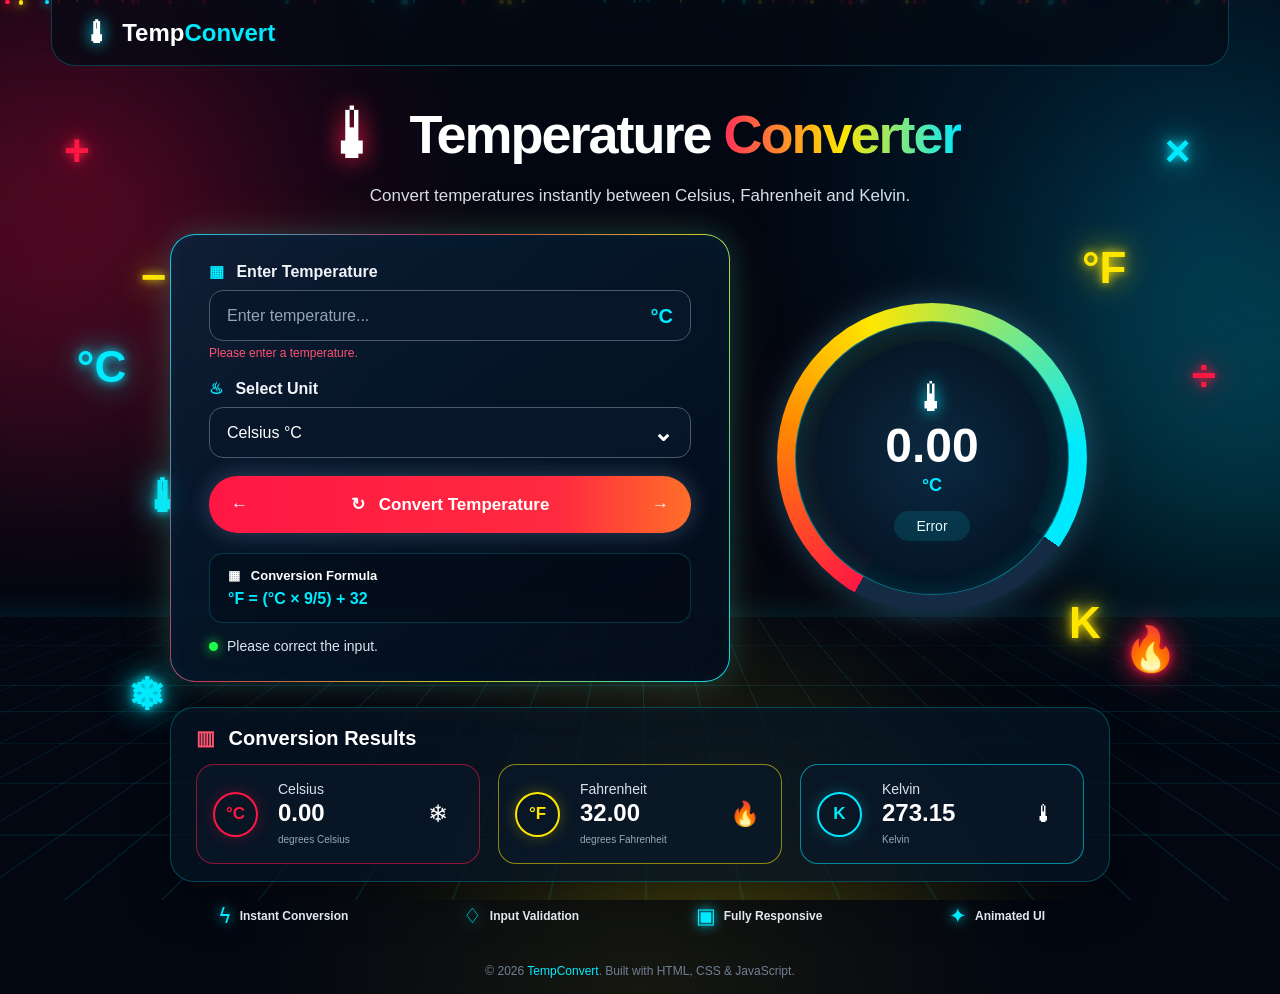
==== commit ff474817: "Initial commit" ====
--- a/index.html
+++ b/index.html
@@ -1,724 +1,370 @@
 <!DOCTYPE html>
-<html lang="en" data-theme="light">
-
+<html lang="en">
 <head>
-  <meta charset="UTF-8">
-  <meta name="viewport" content="width=device-width, initial-scale=1.0">
-
-  <!-- Primary SEO Meta Tags -->
-  <title>Chatla Vamshi | Creative Web Developer & Data Science Portfolio</title>
-  <meta name="title" content="Chatla Vamshi | Creative Web Developer & Data Science Portfolio">
-  <meta name="description"
-    content="Official personal portfolio of Chatla Vamshi - Computer Science Engineering student specializing in Data Science, Web Development, React, Python, and Creative Digital Experiences.">
-  <meta name="keywords"
-    content="Chatla Vamshi, Web Developer Portfolio, Data Science Intern, Computer Science Engineer, React, Python, HTML5, CSS3, JavaScript, OIBSIP">
-  <meta name="author" content="Chatla Vamshi">
-
-  <!-- FontAwesome Icons, Google Fonts & Three.js 3D Engine -->
-  <link rel="stylesheet" href="https://cdnjs.cloudflare.com/ajax/libs/font-awesome/6.4.0/css/all.min.css">
-  <script src="https://cdnjs.cloudflare.com/ajax/libs/three.js/r128/three.min.js"></script>
-  <link rel="stylesheet" href="style.css">
+    <meta charset="UTF-8">
+    <meta name="viewport" content="width=device-width, initial-scale=1.0">
+
+    <title>TempConvert | Temperature Converter</title>
+
+    <link rel="stylesheet" href="style.css">
 </head>
 
 <body>
 
-  <!-- 3D Interactive Three.js WebGL Canvas Background -->
-  <canvas id="canvas-3d"></canvas>
-
-  <!-- Ambient Light Orbs -->
-  <div class="bg-ambient">
-    <div class="orb orb-1"></div>
-    <div class="orb orb-2"></div>
-    <div class="orb orb-3"></div>
-  </div>
-
-  <!-- Header / Navigation Bar -->
-  <header class="navbar">
-    <div class="container nav-container">
-      <a href="#home" class="nav-logo">
-        <span class="logo-badge">CV</span>
-        <span class="logo-text">Chatla Vamshi</span>
-      </a>
-
-      <nav class="nav-links">
-        <a href="#home" class="nav-link active">Home</a>
-        <a href="#about" class="nav-link">About</a>
-        <a href="#skills" class="nav-link">Skills</a>
-        <a href="#projects" class="nav-link">Projects</a>
-        <a href="#education" class="nav-link">Education</a>
-        <a href="#contact" class="nav-link">Contact</a>
-      </nav>
-
-      <div class="nav-actions">
-        <button id="theme-toggle" class="theme-toggle-btn" aria-label="Toggle Light/Dark Mode"
-          title="Toggle Light/Dark Theme">
-          <i class="fas fa-sun"></i>
-        </button>
-        <a href="#" class="btn btn-download-nav open-resume-btn">
-          Download Resume <i class="fas fa-download"></i>
-        </a>
-        <button id="mobile-menu-btn" class="mobile-menu-btn" aria-label="Open Mobile Menu">
-          <i class="fas fa-bars"></i>
-        </button>
-      </div>
+    <!-- Background -->
+    <div class="background">
+
+        <div class="grid"></div>
+
+        <div class="glow glow-red"></div>
+        <div class="glow glow-cyan"></div>
+        <div class="glow glow-yellow"></div>
+
+        <span class="float red f1">+</span>
+        <span class="float yellow f2">−</span>
+        <span class="float cyan f3">×</span>
+        <span class="float red f4">÷</span>
+
+        <span class="float cyan f5">°C</span>
+        <span class="float yellow f6">°F</span>
+        <span class="float yellow f7">K</span>
+
+        <span class="float cyan f8">❄</span>
+        <span class="float red f9">🔥</span>
+        <span class="float cyan f10">🌡</span>
+
+        <div id="particles"></div>
+
     </div>
-  </header>
-
-  <!-- Hero Section -->
-  <section id="home" class="hero">
-    <div class="container">
-      <div class="hero-grid">
-
-        <!-- Hero Left Content -->
-        <div class="hero-content" data-tilt-card>
-          <div class="hero-tag">
-            <span class="hero-tag-dash">—</span> HELLO, I'M
-          </div>
-
-          <h1 class="hero-title">
-            Chatla Vamshi
-          </h1>
-
-          <div class="hero-subtitle-box">
-            <span class="hero-subtitle">Creative Developer</span>
-          </div>
-
-          <p class="hero-bio">
-            I am a passionate and fast-learning Computer Science Engineering student specializing in Data Science. I
-            enjoy creating modern websites, learning new technologies and turning creative ideas into practical digital
-            experiences.
-          </p>
-
-          <div class="hero-buttons">
-            <a href="#projects" class="btn btn-primary-gradient">
-              View My Projects <i class="fas fa-arrow-right"></i>
-            </a>
-            <a href="#contact" class="btn btn-secondary-pill">
-              Contact Me <i class="fas fa-paper-plane"></i>
-            </a>
-          </div>
-
-          <div class="hero-social-strip">
-            <a href="https://github.com/vamshichatla0612" target="_blank" class="social-circle" title="GitHub">
-              <i class="fab fa-github"></i>
-            </a>
-            <a href="https://www.linkedin.com/in/vamshi-chatla-1478a5352/" target="_blank" class="social-circle" title="LinkedIn">
-              <i class="fab fa-linkedin-in"></i>
-            </a>
-            <a href="https://instagram.com" target="_blank" class="social-circle" title="Instagram">
-              <i class="fab fa-instagram"></i>
-            </a>
-            <a href="mailto:vamshichatla0612@gmail.com" class="social-circle" title="Email">
-              <i class="fas fa-envelope"></i>
-            </a>
-          </div>
-
-          <div class="hero-scroll-indicator">
-            <span>SCROLL DOWN</span>
-            <i class="fas fa-arrow-down scroll-arrow"></i>
-          </div>
+
+
+    <!-- Navigation -->
+    <header class="navbar">
+
+        <div class="logo">
+            <span class="logo-icon">🌡</span>
+
+            <span>
+                Temp<span class="logo-blue">Convert</span>
+            </span>
         </div>
 
-        <!-- Hero Right Avatar & Floating 3D Badges -->
-        <div class="hero-image-wrapper" data-tilt-card>
-
-          <!-- Outer Rounded Gradient Frame matching Reference Image -->
-          <div class="profile-glow-frame">
-            <div class="profile-inner-frame">
-              <img src="assets/images/profile.png" alt="Chatla Vamshi" class="profile-img">
-            </div>
-          </div>
-
-          <!-- Top Right Floating Badge: Creative Developer -->
-          <div class="float-badge float-badge-top-right glass-card-pill">
-            <div class="badge-icon-pill pink">
-              <i class="fas fa-code"></i>
-            </div>
-            <div class="badge-text-box">
-              <span class="badge-title">Creative Developer</span>
-              <span class="badge-sub">Building ideas into reality</span>
-            </div>
-          </div>
-
-          <!-- Bottom Left Floating Badge: Data Science -->
-          <div class="float-badge float-badge-bottom-left glass-card-pill">
-            <div class="badge-icon-pill pink">
-              <i class="fas fa-graduation-cap"></i>
-            </div>
-            <div class="badge-text-box">
-              <span class="badge-title">Data Science</span>
-              <span class="badge-sub">Student & Learner</span>
-            </div>
-          </div>
-
-          <!-- Right Side Floating Code Snippet Card matching Reference Image -->
-          <div class="float-badge float-code-snippet glass-card-code">
-            <div class="code-line"><span class="code-kw">const</span> <span class="code-var">dream</span> = {</div>
-            <div class="code-prop">learn: <span class="code-val">true</span>,</div>
-            <div class="code-prop">build: <span class="code-val">true</span>,</div>
-            <div class="code-prop">grow: <span class="code-val">true</span></div>
-            <div class="code-line">};</div>
-          </div>
-
-          <!-- Floating 3D Dev Illustration Icon -->
-          <div class="float-dev-3d-graphic">
-            <i class="fab fa-react react-spin-3d"></i>
-          </div>
-
-        </div>
-
-      </div>
-    </div>
-  </section>
-
-  <!-- About Me Section matching Reference Image -->
-  <section id="about" class="about">
-    <div class="container">
-
-      <div class="about-section-header">
-        <div class="hero-tag">
-          <span class="hero-tag-dash">—</span> ABOUT ME
-        </div>
-        <h2 class="about-main-title">Who I Am</h2>
-        <p class="about-sub-title">Get to know me and my journey.</p>
-      </div>
-
-      <div class="about-content-grid">
-
-        <!-- Left: Story Paragraphs -->
-        <div class="about-left-story glass-card" data-tilt-card>
-         <p class="about-story-text" style="font-weight: 700;">
-  Hi, I’m Chatla Vamshi, a B.Tech Computer Science Engineering student specializing in Data Science. I’m a
-  passionate and fast learner interested in web development, data science, creative design, and digital
-  technologies.
-</p>
-          <p class="about-story-text" style="font-weight: 700;">
-            I’m currently focused on building real-world projects, gaining internship experience, and developing myself
-            into a skilled Web Developer and Data Science professional.
-            My goal: Learn. Build. Create. Grow. 🚀
-          </p>
-
-          <div class="dev-feature-banner" style="margin-top: 1.5rem;">
-            <img src="assets/images/web_dev_3d.png" alt="3D Web Development Illustration" class="web-dev-3d-img">
-          </div>
-        </div>
-
-        <!-- Right: 4 Feature Cards Grid matching Reference Image -->
-        <div class="about-cards-4grid">
-
-          <!-- Card 1: Education -->
-          <div class="feature-card-pill glass-card" data-tilt-card>
-            <div class="card-pill-icon pink">
-              <i class="fas fa-graduation-cap"></i>
-            </div>
-            <div class="card-pill-info">
-              <h4>Education</h4>
-              <p>B.Tech in Computer Science Engineering</p>
-            </div>
-          </div>
-
-          <!-- Card 2: My Goal -->
-          <div class="feature-card-pill glass-card" data-tilt-card>
-            <div class="card-pill-icon purple">
-              <i class="fas fa-bullseye"></i>
-            </div>
-            <div class="card-pill-info">
-              <h4>My Goal</h4>
-              <p>Become a skilled developer & Data Scientist</p>
-            </div>
-          </div>
-
-          <!-- Card 3: Currently Learning -->
-          <div class="feature-card-pill glass-card" data-tilt-card>
-            <div class="card-pill-icon purple-light">
-              <i class="fas fa-code"></i>
-            </div>
-            <div class="card-pill-info">
-              <h4>Currently Learning</h4>
-              <p>Web Development<br>JavaScript & React</p>
-            </div>
-          </div>
-
-          <!-- Card 4: Passion -->
-          <div class="feature-card-pill glass-card" data-tilt-card>
-            <div class="card-pill-icon pink-peach">
-              <i class="fas fa-lightbulb"></i>
-            </div>
-            <div class="card-pill-info">
-              <h4>Passion</h4>
-              <p>Technology & Creativity<br>Building useful projects</p>
-            </div>
-          </div>
-
-        </div>
-
-      </div>
-
-    </div>
-  </section>
-
-  <!-- Skills Section -->
-  <section id="skills" class="skills">
-    <div class="container">
-      <div class="section-header">
-        <div class="hero-tag">
-          <span class="hero-tag-dash">—</span> MY SKILLS
-        </div>
-        <h2 class="section-title">Technical & Creative Toolkit</h2>
-        <p class="section-desc">Technologies and tools I specialize in for web development and data science.</p>
-      </div>
-
-      <!-- Skills Category Filter -->
-      <div class="skills-filter">
-        <button class="filter-btn active" data-filter="all">All Skills</button>
-        <button class="filter-btn" data-filter="frontend">Frontend & Web</button>
-        <button class="filter-btn" data-filter="datascience">Data Science & Code</button>
-        <button class="filter-btn" data-filter="tools">Tools & Productivity</button>
-        <button class="filter-btn" data-filter="creative">Creative & Design</button>
-      </div>
-
-      <div class="skills-grid">
-        <!-- HTML5 -->
-        <div class="skill-card glass-card" data-category="frontend" data-tilt-card>
-          <div class="skill-header">
-            <div class="skill-icon-wrap">
-              <i class="fab fa-html5 skill-icon" style="color:#e34f26"></i>
-              <span class="skill-name">HTML5</span>
-            </div>
-            <span class="skill-level-text">Advanced</span>
-          </div>
-          <div class="progress-bar-bg">
-            <div class="progress-bar-fill" data-progress="92%"></div>
-          </div>
-        </div>
-
-        <!-- CSS3 -->
-        <div class="skill-card glass-card" data-category="frontend" data-tilt-card>
-          <div class="skill-header">
-            <div class="skill-icon-wrap">
-              <i class="fab fa-css3-alt skill-icon" style="color:#1572b6"></i>
-              <span class="skill-name">CSS3</span>
-            </div>
-            <span class="skill-level-text">Advanced</span>
-          </div>
-          <div class="progress-bar-bg">
-            <div class="progress-bar-fill" data-progress="90%"></div>
-          </div>
-        </div>
-
-        <!-- JavaScript -->
-        <div class="skill-card glass-card" data-category="frontend" data-tilt-card>
-          <div class="skill-header">
-            <div class="skill-icon-wrap">
-              <i class="fab fa-js skill-icon" style="color:#f7df1e"></i>
-              <span class="skill-name">JavaScript</span>
-            </div>
-            <span class="skill-level-text">Intermediate</span>
-          </div>
-          <div class="progress-bar-bg">
-            <div class="progress-bar-fill" data-progress="85%"></div>
-          </div>
-        </div>
-
-        <!-- React -->
-        <div class="skill-card glass-card" data-category="frontend" data-tilt-card>
-          <div class="skill-header">
-            <div class="skill-icon-wrap">
-              <i class="fab fa-react skill-icon" style="color:#61dafb"></i>
-              <span class="skill-name">React</span>
-            </div>
-            <span class="skill-level-text">Intermediate</span>
-          </div>
-          <div class="progress-bar-bg">
-            <div class="progress-bar-fill" data-progress="78%"></div>
-          </div>
-        </div>
-
-        <!-- Python -->
-        <div class="skill-card glass-card" data-category="datascience" data-tilt-card>
-          <div class="skill-header">
-            <div class="skill-icon-wrap">
-              <i class="fab fa-python skill-icon" style="color:#3776ab"></i>
-              <span class="skill-name">Python</span>
-            </div>
-            <span class="skill-level-text">Proficient</span>
-          </div>
-          <div class="progress-bar-bg">
-            <div class="progress-bar-fill" data-progress="88%"></div>
-          </div>
-        </div>
-
-        <!-- Data Science -->
-        <div class="skill-card glass-card" data-category="datascience" data-tilt-card>
-          <div class="skill-header">
-            <div class="skill-icon-wrap">
-              <i class="fas fa-chart-pie skill-icon" style="color:#8b5cf6"></i>
-              <span class="skill-name">Data Science</span>
-            </div>
-            <span class="skill-level-text">Specialization</span>
-          </div>
-          <div class="progress-bar-bg">
-            <div class="progress-bar-fill" data-progress="82%"></div>
-          </div>
-        </div>
-
-        <!-- Git & GitHub -->
-        <div class="skill-card glass-card" data-category="tools" data-tilt-card>
-          <div class="skill-header">
-            <div class="skill-icon-wrap">
-              <i class="fab fa-github skill-icon" style="color:#f05032"></i>
-              <span class="skill-name">Git & GitHub</span>
-            </div>
-            <span class="skill-level-text">Proficient</span>
-          </div>
-          <div class="progress-bar-bg">
-            <div class="progress-bar-fill" data-progress="86%"></div>
-          </div>
-        </div>
-
-        <!-- MS Excel -->
-        <div class="skill-card glass-card" data-category="tools" data-tilt-card>
-          <div class="skill-header">
-            <div class="skill-icon-wrap">
-              <i class="fas fa-file-excel skill-icon" style="color:#107c41"></i>
-              <span class="skill-name">MS Excel</span>
-            </div>
-            <span class="skill-level-text">Advanced</span>
-          </div>
-          <div class="progress-bar-bg">
-            <div class="progress-bar-fill" data-progress="90%"></div>
-          </div>
-        </div>
-
-        <!-- Graphic Designing -->
-        <div class="skill-card glass-card" data-category="creative" data-tilt-card>
-          <div class="skill-header">
-            <div class="skill-icon-wrap">
-              <i class="fas fa-paint-brush skill-icon" style="color:#ec4899"></i>
-              <span class="skill-name">Graphic Designing</span>
-            </div>
-            <span class="skill-level-text">Creative</span>
-          </div>
-          <div class="progress-bar-bg">
-            <div class="progress-bar-fill" data-progress="84%"></div>
-          </div>
-        </div>
-
-        <!-- Video Editing -->
-        <div class="skill-card glass-card" data-category="creative" data-tilt-card>
-          <div class="skill-header">
-            <div class="skill-icon-wrap">
-              <i class="fas fa-video skill-icon" style="color:#f97316"></i>
-              <span class="skill-name">Video Editing</span>
-            </div>
-            <span class="skill-level-text">Creative</span>
-          </div>
-          <div class="progress-bar-bg">
-            <div class="progress-bar-fill" data-progress="80%"></div>
-          </div>
-        </div>
-      </div>
-    </div>
-  </section>
-
-  <!-- Projects Section -->
-  <section id="projects" class="projects">
-    <div class="container">
-      <div class="section-header">
-        <div class="hero-tag">
-          <span class="hero-tag-dash">—</span> PROJECTS
-        </div>
-        <h2 class="section-title">Featured Work & Academic Projects</h2>
-        <p class="section-desc">Explore projects highlighting web development, 3D interactive interfaces, and data
-          science.</p>
-      </div>
-
-      <!-- Projects Category Filter -->
-      <div class="skills-filter projects-filter">
-        <button class="filter-btn active" data-filter="all">All Projects</button>
-        <button class="filter-btn" data-filter="web">Web Development</button>
-        <button class="filter-btn" data-filter="datascience">Data Science & Python</button>
-        <button class="filter-btn" data-filter="creative">Creative & Design</button>
-      </div>
-
-      <div class="projects-grid">
-        <!-- Project 1 -->
-        <div class="project-card glass-card" data-category="web" data-tilt-card>
-          <div class="project-img-wrapper">
-            <img src="assets/images/project-ecommerce.png" alt="Sales Analytics & E-Commerce Web App"
-              class="project-img">
-            <div class="project-overlay">
-              <a href="#" class="overlay-btn view-project-btn" data-project="project-1" title="View Details"><i
-                  class="fas fa-eye"></i></a>
-              <a href="#" class="overlay-btn" title="GitHub Source Code"><i class="fab fa-github"></i></a>
-            </div>
-          </div>
-          <div class="project-body">
-            <div class="project-tags">
-              <span class="project-tag">HTML5</span>
-              <span class="project-tag">CSS3</span>
-              <span class="project-tag">JavaScript</span>
-            </div>
-            <h3 class="project-title">Sales & E-Commerce Analytics App</h3>
-            <p class="project-desc">Feature-rich web application with product catalogs, real-time cart calculations, and
-              pastel analytics dashboards.</p>
-            <div class="project-footer">
-              <span class="project-link-text view-project-btn" data-project="project-1">
-                View Project Specs <i class="fas fa-arrow-right"></i>
-              </span>
-            </div>
-          </div>
-        </div>
-
-        <!-- Project 2 -->
-        <div class="project-card glass-card" data-category="datascience" data-tilt-card>
-          <div class="project-img-wrapper">
-            <img src="assets/images/project-datascience.png" alt="Data Science Predictive Dashboard"
-              class="project-img">
-            <div class="project-overlay">
-              <a href="#" class="overlay-btn view-project-btn" data-project="project-2" title="View Details"><i
-                  class="fas fa-eye"></i></a>
-              <a href="#" class="overlay-btn" title="GitHub Source Code"><i class="fab fa-github"></i></a>
-            </div>
-          </div>
-          <div class="project-body">
-            <div class="project-tags">
-              <span class="project-tag">Python</span>
-              <span class="project-tag">Data Science</span>
-              <span class="project-tag">MS Excel</span>
-            </div>
-            <h3 class="project-title">Data Science Predictive Insights</h3>
-            <p class="project-desc">Exploratory data analysis pipeline inspecting complex dataset trends, statistical
-              charts, and predictive modeling.</p>
-            <div class="project-footer">
-              <span class="project-link-text view-project-btn" data-project="project-2">
-                View Project Specs <i class="fas fa-arrow-right"></i>
-              </span>
-            </div>
-          </div>
-        </div>
-
-        <!-- Project 3 -->
-        <div class="project-card glass-card" data-category="web" data-tilt-card>
-          <div class="project-img-wrapper">
-            <img src="assets/images/project-task.png" alt="3D Web Development Interactive App" class="project-img">
-            <div class="project-overlay">
-              <a href="#" class="overlay-btn view-project-btn" data-project="project-3" title="View Details"><i
-                  class="fas fa-eye"></i></a>
-              <a href="#" class="overlay-btn" title="GitHub Source Code"><i class="fab fa-github"></i></a>
-            </div>
-          </div>
-          <div class="project-body">
-            <div class="project-tags">
-              <span class="project-tag">Three.js</span>
-              <span class="project-tag">React</span>
-              <span class="project-tag">3D Animations</span>
-            </div>
-            <h3 class="project-title">3D Interactive Web Application</h3>
-            <p class="project-desc">Interactive 3D glassmorphic portfolio platform with WebGL dynamic particles and
-              real-time cursor tilt effects.</p>
-            <div class="project-footer">
-              <span class="project-link-text view-project-btn" data-project="project-3">
-                View Project Specs <i class="fas fa-arrow-right"></i>
-              </span>
-            </div>
-          </div>
-        </div>
-
-        <!-- Project 4 -->
-        <div class="project-card glass-card" data-category="creative" data-tilt-card>
-          <div class="project-img-wrapper">
-            <img src="assets/images/project-creative.png" alt="Creative Graphic & Video Editing Showcase"
-              class="project-img">
-            <div class="project-overlay">
-              <a href="#" class="overlay-btn view-project-btn" data-project="project-4" title="View Details"><i
-                  class="fas fa-eye"></i></a>
-              <a href="#" class="overlay-btn" title="Portfolio Gallery"><i class="fas fa-image"></i></a>
-            </div>
-          </div>
-          <div class="project-body">
-            <div class="project-tags">
-              <span class="project-tag">Graphic Design</span>
-              <span class="project-tag">Video Editing</span>
-              <span class="project-tag">UI Mockup</span>
-            </div>
-            <h3 class="project-title">Media & Graphic Studio Showcase</h3>
-            <p class="project-desc">A curated portfolio of vector artwork, brand identities, promotional banners, and
-              motion video edits.</p>
-            <div class="project-footer">
-              <span class="project-link-text view-project-btn" data-project="project-4">
-                View Project Specs <i class="fas fa-arrow-right"></i>
-              </span>
-            </div>
-          </div>
-        </div>
-      </div>
-    </div>
-  </section>
-
-  <!-- Education & Journey Section -->
-  <section id="education" class="education">
-    <div class="container">
-      <div class="section-header">
-        <div class="hero-tag">
-          <span class="hero-tag-dash">—</span> EDUCATION
-        </div>
-        <h2 class="section-title">Education & Milestones</h2>
-        <p class="section-desc">My academic background in Computer Science Engineering & Data Science.</p>
-      </div>
-
-      <div class="timeline">
-        <!-- Milestone 1 -->
-        <div class="timeline-item">
-          <div class="timeline-dot"></div>
-          <div class="timeline-content glass-card" data-tilt-card>
-            <span class="timeline-badge">2023 - Present (Undergraduate)</span>
-            <h3 class="timeline-title">B.Tech - Computer Science Engineering</h3>
-            <div class="timeline-subtitle">Specialization in Data Science</div>
-            <p class="timeline-desc">
-              Focusing on core Computer Science subjects including Algorithms, Data Structures, Database Systems, Web
-              Technologies, and Data Analytics.
+    </header>
+
+
+    <main class="container">
+
+        <!-- Hero -->
+        <section class="hero">
+
+            <div class="hero-title">
+
+                <span class="hero-icon">🌡</span>
+
+                <h1>
+                    Temperature
+                    <span>Converter</span>
+                </h1>
+
+            </div>
+
+            <p>
+                Convert temperatures instantly between Celsius,
+                Fahrenheit and Kelvin.
             </p>
-          </div>
-        </div>
-
-        <!-- Milestone 2 -->
-        <div class="timeline-item">
-          <div class="timeline-dot"></div>
-          <div class="timeline-content glass-card" data-tilt-card>
-            <span class="timeline-badge">Web Development Internship</span>
-            <h3 class="timeline-title">Oasis Infobyte (OIBSIP) Internship</h3>
-            <div class="timeline-subtitle">Frontend Web Developer Intern</div>
-            <p class="timeline-desc">
-              Constructed modern responsive web projects, portfolio interfaces, and interactive web tools emphasizing
-              clean CSS styling, semantic HTML, and JavaScript.
-            </p>
-          </div>
-        </div>
-
-        <!-- Milestone 3 -->
-        <div class="timeline-item">
-          <div class="timeline-dot"></div>
-          <div class="timeline-content glass-card" data-tilt-card>
-            <span class="timeline-badge">Skill Certifications</span>
-            <h3 class="timeline-title">Python, Data Science & Web Certifications</h3>
-            <div class="timeline-subtitle">Self-Driven Learning & Projects</div>
-            <p class="timeline-desc">
-              Completed hands-on courses in Python programming, exploratory data analysis, Git workflow, and frontend UI
-              design principles.
-            </p>
-          </div>
-        </div>
-      </div>
-    </div>
-  </section>
-
-  <!-- Contact Section -->
-  <section id="contact" class="contact">
-    <div class="container">
-      <div class="section-header">
-        <div class="hero-tag">
-          <span class="hero-tag-dash">—</span> CONTACT ME
-        </div>
-        <h2 class="section-title">Let's Connect & Build Together!</h2>
-        <p class="section-desc">Have a question, internship offer, or project idea? Feel free to reach out.</p>
-      </div>
-
-      <div class="contact-grid">
-        <div class="contact-info-cards">
-          <div class="contact-info-card glass-card" data-tilt-card>
-            <div class="info-icon"><i class="fas fa-user-graduate"></i></div>
-            <div class="info-details">
-              <h4>Full Name</h4>
-              <p>Chatla Vamshi</p>
-            </div>
-          </div>
-
-          <div class="contact-info-card glass-card" data-tilt-card>
-            <div class="info-icon"><i class="fas fa-envelope"></i></div>
-            <div class="info-details">
-              <h4>Email Address</h4>
-              <p><a href="mailto:vamshichatla0612@gmail.com">vamshichatla0612@gmail.com</a></p>
-            </div>
-          </div>
-
-          <div class="contact-info-card glass-card" data-tilt-card>
-            <div class="info-icon"><i class="fas fa-map-marker-alt"></i></div>
-            <div class="info-details">
-              <h4>Location</h4>
-              <p>Telangana, India</p>
-            </div>
-          </div>
-        </div>
-
-        <!-- Contact Form -->
-        <form id="contact-form" class="contact-form glass-card" data-tilt-card>
-          <div class="form-group">
-            <label for="name"><i class="fas fa-user"></i> Your Name</label>
-            <input type="text" id="name" required placeholder="Enter your full name">
-          </div>
-
-          <div class="form-group">
-            <label for="email"><i class="fas fa-envelope"></i> Your Email</label>
-            <input type="email" id="email" required placeholder="Enter your email address">
-          </div>
-
-          <div class="form-group">
-            <label for="subject"><i class="fas fa-tag"></i> Subject</label>
-            <input type="text" id="subject" required placeholder="Project / Internship Inquiry">
-          </div>
-
-          <div class="form-group">
-            <label for="message"><i class="fas fa-comment-dots"></i> Your Message</label>
-            <textarea id="message" rows="4" required placeholder="Write your message here..."></textarea>
-          </div>
-
-          <button type="submit" class="btn btn-primary-gradient btn-full">
-            <i class="fas fa-paper-plane"></i> Send Message
-          </button>
-        </form>
-      </div>
-    </div>
-  </section>
-
-  <!-- Modal Popup for Resume & Projects -->
-  <div id="modal-backdrop" class="modal-backdrop">
-    <div class="modal-container glass-card">
-      <button id="modal-close-btn" class="modal-close-btn">&times;</button>
-      <div id="modal-body-content"></div>
-    </div>
-  </div>
-
-  <!-- Back To Top Floating Button -->
-  <button id="back-to-top" class="back-to-top" aria-label="Scroll Back to Top">
-    <i class="fas fa-arrow-up"></i>
-  </button>
-
-  <!-- Footer -->
-  <footer>
-    <div class="container">
-      <div class="footer-socials">
-        <a href="https://github.com/vamshichatla0612" target="_blank" class="social-link" title="GitHub"><i
-            class="fab fa-github"></i></a>
-        <a href="https://www.linkedin.com/in/vamshi-chatla-1478a5352/" target="_blank" class="social-link" title="LinkedIn"><i
-            class="fab fa-linkedin-in"></i></a>
-        <a href="mailto:vamshichatla0612@gmail.com" class="social-link" title="Email"><i
-            class="fas fa-envelope"></i></a>
-      </div>
-
-      <p style="font-weight:700; margin-bottom:0.4rem; color:var(--text-primary);">Chatla Vamshi • Creative Developer
-        Portfolio</p>
-      <p style="color:var(--text-secondary); font-size:0.9rem">
-        “Learning. Building. Creating. Growing.”
-      </p>
-      <p style="color:var(--text-muted); font-size:0.8rem; margin-top:1rem">
-        &copy; 2026 Chatla Vamshi. All Rights Reserved.
-      </p>
-    </div>
-  </footer>
-
-  <!-- Main Interactive JavaScript & 3D Three.js Logic -->
-  <script src="script.js"></script>
+
+        </section>
+
+
+        <!-- Main Workspace -->
+        <section class="workspace">
+
+
+            <!-- Converter Card -->
+            <div class="converter-card">
+
+                <!-- Temperature Input -->
+                <div class="field">
+
+                    <label>
+                        <span>▦</span>
+                        Enter Temperature
+                    </label>
+
+                    <div class="input-wrap">
+
+                        <input
+                            id="temperature"
+                            type="number"
+                            step="any"
+                            placeholder="Enter temperature..."
+                            autocomplete="off"
+                        >
+
+                        <span id="inputUnit">°C</span>
+
+                    </div>
+
+                    <small id="errorMessage"></small>
+
+                </div>
+
+
+                <!-- Unit -->
+                <div class="field">
+
+                    <label>
+                        <span>♨</span>
+                        Select Unit
+                    </label>
+
+                    <div class="select-wrap">
+
+                        <select id="unit">
+
+                            <option value="celsius">
+                                Celsius °C
+                            </option>
+
+                            <option value="fahrenheit">
+                                Fahrenheit °F
+                            </option>
+
+                            <option value="kelvin">
+                                Kelvin K
+                            </option>
+
+                        </select>
+
+                        <b>⌄</b>
+
+                    </div>
+
+                </div>
+
+
+                <!-- Convert Button -->
+                <button
+                    id="convertBtn"
+                    class="convert-btn"
+                >
+
+                    <span>←</span>
+
+                    <strong>
+                        ↻ &nbsp; Convert Temperature
+                    </strong>
+
+                    <span>→</span>
+
+                </button>
+
+
+                <!-- Formula -->
+                <div class="formula-box">
+
+                    <div class="formula-title">
+                        ▦ &nbsp; Conversion Formula
+                    </div>
+
+                    <div id="formula">
+                        °F = (°C × 9/5) + 32
+                    </div>
+
+                </div>
+
+
+                <!-- Status -->
+                <div class="status">
+
+                    <i></i>
+
+                    <span id="statusText">
+                        Ready
+                    </span>
+
+                </div>
+
+            </div>
+
+
+            <!-- Gauge -->
+            <div class="gauge-card">
+
+                <div class="gauge">
+
+                    <div class="gauge-value">
+
+                        <span class="gauge-thermo">
+                            🌡
+                        </span>
+
+                        <strong id="gaugeValue">
+                            0.00
+                        </strong>
+
+                        <b id="gaugeUnit">
+                            °C
+                        </b>
+
+                        <em id="gaugeStatus">
+                            Ready
+                        </em>
+
+                    </div>
+
+                </div>
+
+            </div>
+
+        </section>
+
+
+        <!-- Results -->
+        <section class="results">
+
+            <h2>
+                <span>▥</span>
+                Conversion Results
+            </h2>
+
+
+            <div class="result-grid">
+
+
+                <!-- Celsius -->
+                <article class="result-card celsius-card">
+
+                    <div class="result-symbol">
+                        °C
+                    </div>
+
+                    <div>
+
+                        <p>
+                            Celsius
+                        </p>
+
+                        <strong id="celsiusResult">
+                            0.00
+                        </strong>
+
+                        <small>
+                            degrees Celsius
+                        </small>
+
+                    </div>
+
+                    <span>
+                        ❄
+                    </span>
+
+                </article>
+
+
+                <!-- Fahrenheit -->
+                <article class="result-card fahrenheit-card">
+
+                    <div class="result-symbol">
+                        °F
+                    </div>
+
+                    <div>
+
+                        <p>
+                            Fahrenheit
+                        </p>
+
+                        <strong id="fahrenheitResult">
+                            32.00
+                        </strong>
+
+                        <small>
+                            degrees Fahrenheit
+                        </small>
+
+                    </div>
+
+                    <span>
+                        🔥
+                    </span>
+
+                </article>
+
+
+                <!-- Kelvin -->
+                <article class="result-card kelvin-card">
+
+                    <div class="result-symbol">
+                        K
+                    </div>
+
+                    <div>
+
+                        <p>
+                            Kelvin
+                        </p>
+
+                        <strong id="kelvinResult">
+                            273.15
+                        </strong>
+
+                        <small>
+                            Kelvin
+                        </small>
+
+                    </div>
+
+                    <span>
+                        🌡
+                    </span>
+
+                </article>
+
+            </div>
+
+        </section>
+
+
+        <!-- Features -->
+        <section class="features">
+
+            <div>
+                <span>ϟ</span>
+                <b>Instant Conversion</b>
+            </div>
+
+            <div>
+                <span>♢</span>
+                <b>Input Validation</b>
+            </div>
+
+            <div>
+                <span>▣</span>
+                <b>Fully Responsive</b>
+            </div>
+
+            <div>
+                <span>✦</span>
+                <b>Animated UI</b>
+            </div>
+
+        </section>
+
+    </main>
+
+
+    <!-- Footer -->
+    <footer>
+
+        © 2026
+        <span>TempConvert</span>.
+        Built with HTML, CSS &amp; JavaScript.
+
+    </footer>
+
+
+    <script src="script.js"></script>
+
 </body>
-
 </html>
--- a/style.css
+++ b/style.css
@@ -1,1433 +1,1368 @@
-/* ==========================================================================
-   Chatla Vamshi - 3D Animated Executive Portfolio Stylesheet
-   Theme: Executive Midnight Navy & Metallic Ice Cyan (Deep Midnight Navy, Electric Ice Cyan & Sapphire)
-   Features: 3D Three.js Canvas, Neon Circular Profile Ring, Glassmorphism, 3D Tilt
-   ========================================================================== */
-
-@import url('https://fonts.googleapis.com/css2?family=Outfit:wght@300;400;500;600;700;800&family=Plus+Jakarta+Sans:wght@400;500;600;700;800&family=Fira+Code:wght@400;500;600&display=swap');
-
-:root {
-  /* Executive Midnight Navy & Metallic Ice Cyan Theme Palette */
-  --bg-primary: #0b132b;      /* Deep Midnight Navy Canvas */
-  --bg-secondary: #1c2541;    /* Rich Slate Sapphire Navy */
-  --bg-tertiary: #3a506b;     /* Deep Steel Blue */
-  --card-bg: rgba(28, 37, 65, 0.82);
-  --card-border: rgba(0, 180, 216, 0.35);
-  
-  /* Font Color Palette */
-  --text-primary: #f8fafc;   /* Crisp Luminous Ice White for H1, H2, Logo, Bold Text */
-  --text-secondary: #cbd5e1; /* Steel Slate Body Text */
-  --text-muted: #94a3b8;     /* Muted Details */
-  --tag-color: #00b4d8;      /* Tag & Subtitle Glowing Electric Ice Cyan */
-  
-  /* Accents & Gradients */
-  --accent-cyan: #00b4d8;
-  --accent-blue: #0077b6;
-  --accent-light-cyan: #90e0ef;
-  --accent-steel: #48cae4;
-  --accent-silver: #94a3b8;
-
-  --gradient-main: linear-gradient(135deg, #90e0ef 0%, #00b4d8 55%, #0077b6 100%);
-  --gradient-btn-primary: linear-gradient(135deg, #00b4d8 0%, #0077b6 100%);
-  --gradient-cyan-blue: linear-gradient(135deg, #48cae4 0%, #0077b6 100%);
-  --gradient-sapphire-steel: linear-gradient(135deg, #00b4d8 0%, #3a506b 100%);
-  --gradient-card-hover: linear-gradient(135deg, rgba(0, 180, 216, 0.12), rgba(0, 119, 182, 0.12));
-
-  /* Shadow & Radii */
-  --shadow-sm: 0 4px 15px rgba(0, 0, 0, 0.5);
-  --shadow-md: 0 10px 30px rgba(0, 0, 0, 0.7);
-  --shadow-lg: 0 20px 45px rgba(0, 0, 0, 0.9);
-  --shadow-glow: 0 0 30px rgba(0, 180, 216, 0.45);
-  
-  --radius-sm: 14px;
-  --radius-md: 22px;
-  --radius-lg: 32px;
-  --radius-full: 9999px;
-
-  --transition-fast: all 0.25s cubic-bezier(0.4, 0, 0.2, 1);
-  --transition-normal: all 0.4s cubic-bezier(0.4, 0, 0.2, 1);
-  --transition-bounce: all 0.5s cubic-bezier(0.34, 1.56, 0.64, 1);
-
-  --font-main: 'Plus Jakarta Sans', sans-serif;
-  --font-heading: 'Outfit', sans-serif;
-  --font-code: 'Fira Code', monospace;
-}
-
-/* Dark Theme Overrides */
-[data-theme="dark"] {
-  --bg-primary: #050b18;
-  --bg-secondary: #111a33;
-  --bg-tertiary: #202d4d;
-  --card-bg: rgba(17, 26, 51, 0.88);
-  --card-border: rgba(0, 180, 216, 0.45);
-  --text-primary: #ffffff;
-  --text-secondary: #cbd5e1;
-  --text-muted: #94a3b8;
-  --tag-color: #48cae4;
-
-  --shadow-sm: 0 4px 16px rgba(0, 0, 0, 0.6);
-  --shadow-md: 0 12px 32px rgba(0, 0, 0, 0.8);
-  --shadow-lg: 0 20px 50px rgba(0, 0, 0, 0.95);
-  --shadow-glow: 0 0 35px rgba(0, 180, 216, 0.5);
-}
-
-/* ==========================================================================
-   Base & Canvas Reset
-   ========================================================================== */
-*, *::before, *::after {
-  box-sizing: border-box;
-  margin: 0;
-  padding: 0;
+* {
+    box-sizing: border-box;
+    margin: 0;
+    padding: 0;
 }
 
 html {
-  scroll-behavior: smooth;
-  font-size: 16px;
+    scroll-behavior: smooth;
 }
 
 body {
-  font-family: var(--font-main);
-  background-color: var(--bg-primary);
-  color: var(--text-secondary);
-  line-height: 1.6;
-  overflow-x: hidden;
-  position: relative;
-  transition: background-color 0.4s ease, color 0.4s ease;
-}
-
-/* 3D Three.js Fullscreen Canvas */
-#canvas-3d {
-  position: fixed;
-  top: 0;
-  left: 0;
-  width: 100vw;
-  height: 100vh;
-  z-index: -2;
-  pointer-events: none;
-  display: block;
-}
-
-/* Background Ambient Navy Glow Orbs */
-.bg-ambient {
-  position: fixed;
-  top: 0;
-  left: 0;
-  width: 100vw;
-  height: 100vh;
-  pointer-events: none;
-  z-index: -1;
-  overflow: hidden;
-}
-
-.orb {
-  position: absolute;
-  border-radius: 50%;
-  filter: blur(110px);
-  opacity: 0.5;
-  animation: floatOrb 20s infinite alternate ease-in-out;
-}
-
-.orb-1 {
-  top: -10%;
-  left: -10%;
-  width: 50vw;
-  height: 50vw;
-  background: radial-gradient(circle, rgba(0,180,216,0.45) 0%, rgba(0,119,182,0.25) 60%, transparent 100%);
-}
-
-.orb-2 {
-  bottom: 5%;
-  right: -10%;
-  width: 55vw;
-  height: 55vw;
-  background: radial-gradient(circle, rgba(72,202,228,0.45) 0%, rgba(58,80,107,0.25) 60%, transparent 100%);
-  animation-delay: -6s;
-}
-
-.orb-3 {
-  top: 35%;
-  left: 35%;
-  width: 40vw;
-  height: 40vw;
-  background: radial-gradient(circle, rgba(144,224,239,0.3) 0%, rgba(0,119,182,0.2) 60%, transparent 100%);
-  animation-delay: -12s;
-}
-
-@keyframes floatOrb {
-  0% { transform: translate(0, 0) scale(1); }
-  50% { transform: translate(70px, 50px) scale(1.1); }
-  100% { transform: translate(-50px, 90px) scale(0.95); }
-}
-
-/* Headings & Typography */
-h1, h2, h3, h4, h5, h6 {
-  font-family: var(--font-heading);
-  color: var(--text-primary);
-  font-weight: 800;
-  line-height: 1.2;
-}
-
-a {
-  text-decoration: none;
-  color: inherit;
-  transition: var(--transition-fast);
-}
-
-/* Section Container */
+    min-height: 100vh;
+
+    color: white;
+
+    font-family:
+        "Segoe UI",
+        Arial,
+        sans-serif;
+
+    background:
+        radial-gradient(
+            circle at 8% 20%,
+            rgba(255, 0, 80, 0.18),
+            transparent 28%
+        ),
+
+        radial-gradient(
+            circle at 92% 20%,
+            rgba(0, 180, 255, 0.16),
+            transparent 30%
+        ),
+
+        radial-gradient(
+            circle at 50% 100%,
+            rgba(255, 210, 0, 0.08),
+            transparent 35%
+        ),
+
+        #020711;
+
+    overflow-x: hidden;
+}
+
+
+/* =========================
+   BACKGROUND
+========================= */
+
+.background {
+    position: fixed;
+    inset: 0;
+
+    z-index: -2;
+
+    overflow: hidden;
+
+    pointer-events: none;
+}
+
+
+.grid {
+
+    position: absolute;
+
+    width: 180%;
+    height: 55%;
+
+    left: -40%;
+    bottom: -5%;
+
+    background-image:
+
+        linear-gradient(
+            rgba(0, 220, 255, 0.14) 1px,
+            transparent 1px
+        ),
+
+        linear-gradient(
+            90deg,
+            rgba(0, 220, 255, 0.14) 1px,
+            transparent 1px
+        );
+
+    background-size: 55px 55px;
+
+    transform:
+        perspective(500px)
+        rotateX(62deg);
+
+    box-shadow:
+        0 -40px 100px
+        rgba(0, 210, 255, 0.08);
+
+    animation:
+        gridMove 12s linear infinite;
+}
+
+
+@keyframes gridMove {
+
+    to {
+        background-position:
+            0 55px,
+            55px 0;
+    }
+
+}
+
+
+.glow {
+
+    position: absolute;
+
+    width: 400px;
+    height: 400px;
+
+    border-radius: 50%;
+
+    filter: blur(110px);
+
+    opacity: 0.2;
+}
+
+
+.glow-red {
+
+    background: #ff1744;
+
+    left: -180px;
+    top: 5%;
+}
+
+
+.glow-cyan {
+
+    background: #00eaff;
+
+    right: -180px;
+    top: 20%;
+}
+
+
+.glow-yellow {
+
+    background: #ffe600;
+
+    left: 42%;
+    bottom: -230px;
+}
+
+
+/* Floating symbols */
+
+.float {
+
+    position: absolute;
+
+    font-weight: 800;
+
+    font-size: 44px;
+
+    text-shadow:
+        0 0 10px currentColor,
+        0 0 30px currentColor;
+
+    animation:
+        float 5s ease-in-out infinite;
+}
+
+
+.red {
+    color: #ff1744;
+}
+
+.cyan {
+    color: #00eaff;
+}
+
+.yellow {
+    color: #ffe600;
+}
+
+
+.f1 {
+    left: 5%;
+    top: 14%;
+}
+
+.f2 {
+    left: 11%;
+    top: 28%;
+}
+
+.f3 {
+    right: 7%;
+    top: 14%;
+}
+
+.f4 {
+    right: 5%;
+    top: 39%;
+}
+
+.f5 {
+    left: 6%;
+    top: 38%;
+}
+
+.f6 {
+    right: 12%;
+    top: 27%;
+}
+
+.f7 {
+    right: 14%;
+    bottom: 28%;
+}
+
+.f8 {
+    left: 10%;
+    bottom: 20%;
+}
+
+.f9 {
+    right: 8%;
+    bottom: 25%;
+}
+
+.f10 {
+    left: 11%;
+    bottom: 42%;
+}
+
+
+@keyframes float {
+
+    50% {
+        transform:
+            translateY(-25px)
+            rotate(8deg);
+    }
+
+}
+
+
+/* =========================
+   PARTICLES
+========================= */
+
+#particles {
+
+    position: absolute;
+
+    inset: 0;
+}
+
+
+.particle {
+
+    position: absolute;
+
+    border-radius: 50%;
+
+    animation:
+        particle linear infinite;
+}
+
+
+@keyframes particle {
+
+    from {
+        transform: translateY(105vh);
+        opacity: 0;
+    }
+
+    20%,
+    80% {
+        opacity: 1;
+    }
+
+    to {
+        transform: translateY(-15vh);
+        opacity: 0;
+    }
+
+}
+
+
+/* =========================
+   NAVBAR
+========================= */
+
+.navbar {
+
+    width: min(1328px, 92%);
+
+    height: 66px;
+
+    margin: 0 auto;
+
+    padding: 0 30px;
+
+    display: flex;
+
+    align-items: center;
+
+    justify-content: space-between;
+
+    background:
+        rgba(4, 10, 20, 0.72);
+
+    border:
+        1px solid
+        rgba(0, 220, 255, 0.25);
+
+    border-top: 0;
+
+    border-radius:
+        0 0 24px 24px;
+
+    backdrop-filter: blur(18px);
+}
+
+
+.logo {
+
+    display: flex;
+
+    align-items: center;
+
+    gap: 10px;
+
+    font-size: 24px;
+
+    font-weight: 800;
+}
+
+
+.logo-icon {
+
+    font-size: 30px;
+
+    text-shadow:
+        0 0 15px #00eaff;
+}
+
+
+.logo-blue {
+
+    color: #00eaff;
+}
+
+
+.nav-text {
+
+    font-size: 13px;
+
+    color: #cbd5e1;
+
+    letter-spacing: 0.5px;
+}
+
+
+/* =========================
+   CONTAINER
+========================= */
+
 .container {
-  max-width: 1240px;
-  margin: 0 auto;
-  padding: 0 1.5rem;
-}
-
-section {
-  padding: 6rem 0;
-  position: relative;
-}
-
-.section-header {
-  text-align: center;
-  max-width: 680px;
-  margin: 0 auto 3.5rem auto;
-}
-
-.section-title {
-  font-size: 2.6rem;
-  color: var(--text-primary);
-  margin: 0.5rem 0 1rem 0;
-  letter-spacing: -0.02em;
-}
-
-.section-desc {
-  color: var(--text-secondary);
-  font-size: 1.1rem;
-}
-
-/* Glassmorphism Base Card */
-.glass-card {
-  background: var(--card-bg);
-  backdrop-filter: blur(20px);
-  -webkit-backdrop-filter: blur(20px);
-  border: 1px solid var(--card-border);
-  border-radius: var(--radius-md);
-  box-shadow: var(--shadow-md);
-  transition: var(--transition-normal);
-}
-
-.glass-card:hover {
-  transform: translateY(-6px);
-  border-color: rgba(0, 180, 216, 0.7);
-  box-shadow: var(--shadow-lg), 0 0 25px rgba(0, 180, 216, 0.25);
-}
-
-/* 3D Tilt Card Container */
-[data-tilt-card] {
-  transform-style: preserve-3d;
-  will-change: transform;
-  transition: transform 0.15s ease-out;
-}
-
-/* Buttons System */
-.btn {
-  display: inline-flex;
-  align-items: center;
-  justify-content: center;
-  gap: 0.65rem;
-  padding: 0.85rem 1.8rem;
-  border-radius: var(--radius-full);
-  font-family: var(--font-heading);
-  font-weight: 600;
-  font-size: 1rem;
-  cursor: pointer;
-  border: none;
-  outline: none;
-  transition: var(--transition-bounce);
-  position: relative;
-  z-index: 1;
-}
-
-.btn-primary-gradient {
-  background: var(--gradient-btn-primary);
-  color: #ffffff !important;
-  box-shadow: 0 8px 25px rgba(0, 180, 216, 0.4);
-}
-
-.btn-primary-gradient:hover {
-  transform: translateY(-4px) scale(1.03);
-  box-shadow: 0 14px 32px rgba(0, 119, 182, 0.6);
-}
-
-.btn-secondary-pill {
-  background: var(--card-bg);
-  color: var(--text-primary);
-  border: 1px solid rgba(0, 180, 216, 0.4);
-  backdrop-filter: blur(10px);
-  box-shadow: var(--shadow-sm);
-}
-
-.btn-secondary-pill:hover {
-  background: rgba(0, 180, 216, 0.15);
-  border-color: var(--accent-cyan);
-  color: var(--accent-cyan);
-  transform: translateY(-4px);
-  box-shadow: var(--shadow-md);
-}
-
-.btn-download-nav {
-  padding: 0.55rem 1.3rem;
-  font-size: 0.9rem;
-  background: rgba(28, 37, 65, 0.85);
-  border: 1.5px solid rgba(0, 180, 216, 0.45);
-  color: var(--text-primary);
-  border-radius: var(--radius-full);
-  font-family: var(--font-heading);
-  font-weight: 600;
-  display: inline-flex;
-  align-items: center;
-  gap: 0.5rem;
-  box-shadow: var(--shadow-sm);
-}
-
-.btn-download-nav:hover {
-  background: var(--gradient-btn-primary);
-  color: #ffffff !important;
-  border-color: transparent;
-  transform: translateY(-2px);
-  box-shadow: var(--shadow-glow);
-}
-
-/* ==========================================================================
-   Navbar
-   ========================================================================== */
-.navbar {
-  position: fixed;
-  top: 0;
-  left: 0;
-  width: 100%;
-  z-index: 1000;
-  padding: 1.2rem 0;
-  transition: var(--transition-fast);
-}
-
-.navbar.scrolled {
-  padding: 0.8rem 0;
-  background: rgba(11, 19, 43, 0.88);
-  backdrop-filter: blur(25px);
-  -webkit-backdrop-filter: blur(25px);
-  border-bottom: 1px solid var(--card-border);
-  box-shadow: var(--shadow-sm);
-}
-
-.nav-container {
-  display: flex;
-  align-items: center;
-  justify-content: space-between;
-}
-
-.nav-logo {
-  display: flex;
-  align-items: center;
-  gap: 0.75rem;
-  font-family: var(--font-heading);
-  font-weight: 800;
-  font-size: 1.5rem;
-  color: var(--text-primary);
-}
-
-.logo-badge {
-  width: 42px;
-  height: 42px;
-  background: var(--gradient-btn-primary);
-  color: #ffffff;
-  border-radius: 14px;
-  display: flex;
-  align-items: center;
-  justify-content: center;
-  font-size: 1.2rem;
-  font-weight: 800;
-  box-shadow: 0 4px 15px rgba(0, 180, 216, 0.35);
-}
-
-.logo-text {
-  color: var(--text-primary);
-  font-weight: 800;
-}
-
-.nav-links {
-  display: flex;
-  align-items: center;
-  gap: 1.5rem;
-}
-
-.nav-link {
-  font-weight: 600;
-  font-size: 0.95rem;
-  color: var(--text-primary);
-  padding: 0.4rem 1rem;
-  border-radius: var(--radius-full);
-  transition: var(--transition-fast);
-}
-
-.nav-link:hover {
-  color: var(--accent-cyan);
-  background: rgba(0, 180, 216, 0.12);
-}
-
-/* Active Nav Pill */
-.nav-link.active {
-  background: rgba(0, 180, 216, 0.22);
-  color: #90e0ef;
-  font-weight: 700;
-  box-shadow: 0 0 15px rgba(0, 180, 216, 0.2);
-}
-
-.nav-actions {
-  display: flex;
-  align-items: center;
-  gap: 1rem;
-}
-
-.theme-toggle-btn {
-  width: 42px;
-  height: 42px;
-  border-radius: 50%;
-  background: var(--card-bg);
-  border: 1px solid var(--card-border);
-  color: var(--text-primary);
-  display: flex;
-  align-items: center;
-  justify-content: center;
-  cursor: pointer;
-  font-size: 1.1rem;
-  transition: var(--transition-bounce);
-}
-
-.theme-toggle-btn:hover {
-  transform: rotate(25deg) scale(1.1);
-  border-color: var(--accent-cyan);
-  color: var(--accent-cyan);
-}
-
-.mobile-menu-btn {
-  display: none;
-  font-size: 1.5rem;
-  background: none;
-  border: none;
-  color: var(--text-primary);
-  cursor: pointer;
-}
-
-/* ==========================================================================
-   Hero Section
-   ========================================================================== */
+
+    width: min(940px, 92%);
+
+    margin: auto;
+
+    padding:
+        28px 0 20px;
+}
+
+
+/* =========================
+   HERO
+========================= */
+
 .hero {
-  min-height: 100vh;
-  display: flex;
-  align-items: center;
-  padding-top: 7rem;
-  padding-bottom: 4rem;
-}
-
-.hero-grid {
-  display: grid;
-  grid-template-columns: 1.15fr 0.85fr;
-  gap: 3rem;
-  align-items: center;
-}
-
-.hero-tag {
-  display: inline-flex;
-  align-items: center;
-  gap: 0.5rem;
-  color: var(--tag-color);
-  font-weight: 700;
-  font-size: 0.95rem;
-  letter-spacing: 1.5px;
-  text-transform: uppercase;
-  margin-bottom: 0.6rem;
-}
-
-.hero-tag-dash {
-  font-weight: 800;
-  font-size: 1.2rem;
-  color: var(--tag-color);
-}
+
+    text-align: center;
+
+    margin-bottom: 28px;
+}
+
 
 .hero-title {
-  font-size: 4.2rem;
-  font-weight: 800;
-  color: var(--text-primary);
-  line-height: 1.05;
-  letter-spacing: -0.03em;
-  margin-bottom: 0.6rem;
-}
-
-.hero-subtitle-box {
-  margin-bottom: 1.2rem;
-}
-
-.hero-subtitle {
-  font-size: 2.2rem;
-  font-weight: 800;
-  background: var(--gradient-btn-primary);
-  -webkit-background-clip: text;
-  -webkit-text-fill-color: transparent;
-  display: inline-block;
-  letter-spacing: -0.02em;
-}
-
-.hero-bio {
-  font-size: 1.1rem;
-  color: var(--text-secondary);
-  line-height: 1.65;
-  margin-bottom: 2rem;
-  max-width: 540px;
-}
-
-.hero-buttons {
-  display: flex;
-  align-items: center;
-  gap: 1.2rem;
-  margin-bottom: 2.2rem;
-}
-
-/* Social Circles Strip */
-.hero-social-strip {
-  display: flex;
-  align-items: center;
-  gap: 1rem;
-  margin-bottom: 2.5rem;
-}
-
-.social-circle {
-  width: 44px;
-  height: 44px;
-  border-radius: 50%;
-  background: var(--card-bg);
-  border: 1px solid var(--card-border);
-  color: var(--text-primary);
-  display: flex;
-  align-items: center;
-  justify-content: center;
-  font-size: 1.1rem;
-  box-shadow: var(--shadow-sm);
-  transition: var(--transition-bounce);
-}
-
-.social-circle:hover {
-  transform: translateY(-4px) scale(1.1);
-  background: var(--gradient-btn-primary);
-  color: #ffffff !important;
-  border-color: transparent;
-  box-shadow: var(--shadow-glow);
-}
-
-/* Scroll Down Indicator */
-.hero-scroll-indicator {
-  display: inline-flex;
-  flex-direction: column;
-  align-items: center;
-  gap: 0.4rem;
-  font-size: 0.75rem;
-  font-weight: 700;
-  letter-spacing: 1.5px;
-  color: var(--text-primary);
-  opacity: 0.85;
-}
-
-.scroll-arrow {
-  animation: bounceArrow 1.8s infinite;
-  font-size: 0.9rem;
-  color: var(--accent-cyan);
-}
-
-@keyframes bounceArrow {
-  0%, 100% { transform: translateY(0); }
-  50% { transform: translateY(6px); }
-}
-
-/* ==========================================================================
-   Executive Midnight Navy & Metallic Ice Cyan Circular Profile Photo Container
-   ========================================================================== */
-.hero-image-wrapper {
-  position: relative;
-  display: flex;
-  justify-content: center;
-  align-items: center;
-  min-height: 460px;
-}
-
-.profile-glow-frame {
-  position: relative;
-  width: 350px;
-  height: 350px;
-  border-radius: 50%;
-  padding: 6px;
-  background: conic-gradient(from 0deg, #00b4d8, #90e0ef, #0077b6, #48cae4, #00b4d8);
-  box-shadow: 
-    0 0 25px rgba(0, 180, 216, 0.7),
-    0 0 45px rgba(144, 224, 239, 0.6),
-    0 0 65px rgba(0, 119, 182, 0.5),
-    inset 0 0 15px rgba(0, 180, 216, 0.4);
-  animation: neonRotateGlow 8s linear infinite, floatFrame 6s ease-in-out infinite alternate;
-}
-
-.profile-glow-frame::before {
-  content: '';
-  position: absolute;
-  top: -12px;
-  left: -12px;
-  right: -12px;
-  bottom: -12px;
-  border-radius: 50%;
-  background: conic-gradient(from 0deg, #00b4d8, #90e0ef, #0077b6, #00b4d8);
-  filter: blur(25px);
-  opacity: 0.85;
-  z-index: -1;
-  animation: neonRotateGlow 8s linear infinite reverse;
-}
-
-@keyframes neonRotateGlow {
-  0% { transform: rotate(0deg); }
-  100% { transform: rotate(360deg); }
-}
-
-@keyframes floatFrame {
-  0% { transform: translateY(0); }
-  100% { transform: translateY(-12px); }
-}
-
-.profile-inner-frame {
-  width: 100%;
-  height: 100%;
-  border-radius: 50%;
-  overflow: hidden;
-  background: #0b132b;
-  position: relative;
-  z-index: 2;
-  border: 3px solid rgba(248, 250, 252, 0.9);
-  box-shadow: inset 0 0 20px rgba(0, 0, 0, 0.4);
-}
-
-.profile-img {
-  width: 100%;
-  height: 100%;
-  border-radius: 50%;
-  object-fit: cover;
-  object-position: top center;
-  transition: transform 0.6s ease, filter 0.4s ease;
-}
-
-.hero-image-wrapper:hover .profile-img {
-  transform: scale(1.08);
-  filter: brightness(1.05);
-}
-
-/* Floating Badges Base */
-.float-badge {
-  position: absolute;
-  z-index: 10;
-  transition: var(--transition-normal);
-}
-
-.glass-card-pill {
-  background: rgba(28, 37, 65, 0.92);
-  backdrop-filter: blur(20px);
-  -webkit-backdrop-filter: blur(20px);
-  border: 1px solid rgba(0, 180, 216, 0.5);
-  border-radius: var(--radius-full);
-  padding: 0.6rem 1.4rem 0.6rem 0.7rem;
-  display: flex;
-  align-items: center;
-  gap: 0.8rem;
-  box-shadow: 0 12px 30px rgba(0, 0, 0, 0.6);
-  animation: floatBadgePill 5s ease-in-out infinite alternate;
-}
-
-@keyframes floatBadgePill {
-  0% { transform: translateY(0); }
-  100% { transform: translateY(-12px); }
-}
-
-.badge-icon-pill {
-  width: 40px;
-  height: 40px;
-  border-radius: 50%;
-  display: flex;
-  align-items: center;
-  justify-content: center;
-  color: #fff;
-  font-size: 1.1rem;
-}
-
-.badge-icon-pill.pink {
-  background: var(--gradient-btn-primary);
-  box-shadow: 0 4px 14px rgba(0, 180, 216, 0.4);
-}
-
-.badge-text-box {
-  display: flex;
-  flex-direction: column;
-}
-
-.badge-title {
-  font-family: var(--font-heading);
-  font-weight: 800;
-  font-size: 0.95rem;
-  color: var(--text-primary);
-  line-height: 1.2;
-}
-
-.badge-sub {
-  font-size: 0.75rem;
-  color: var(--text-secondary);
-}
-
-/* Badge Positioning */
-.float-badge-top-right {
-  top: 6%;
-  right: -8%;
-  animation-delay: 0s;
-}
-
-.float-badge-bottom-left {
-  bottom: 8%;
-  left: -8%;
-  animation-delay: -2.5s;
-}
-
-/* Floating Javascript Code Snippet Card */
-.float-code-snippet {
-  top: 25%;
-  right: -22%;
-  animation-delay: -1.5s;
-}
-
-.glass-card-code {
-  background: rgba(28, 37, 65, 0.9);
-  backdrop-filter: blur(20px);
-  -webkit-backdrop-filter: blur(20px);
-  border: 1px solid rgba(0, 180, 216, 0.5);
-  border-radius: 18px;
-  padding: 1rem 1.4rem;
-  font-family: var(--font-code);
-  font-size: 0.85rem;
-  color: #f8fafc;
-  box-shadow: 0 12px 30px rgba(0, 0, 0, 0.7);
-  line-height: 1.5;
-  animation: floatCodeBox 6s ease-in-out infinite alternate;
-}
-
-@keyframes floatCodeBox {
-  0% { transform: translateY(0) rotate(0deg); }
-  100% { transform: translateY(-10px) rotate(2deg); }
-}
-
-.code-kw { color: #00b4d8; font-weight: 600; }
-.code-var { color: #90e0ef; font-weight: 600; }
-.code-prop { padding-left: 1rem; }
-.code-val { color: #10b981; font-weight: 600; }
-
-/* 3D React Atom Floating Graphic */
-.float-dev-3d-graphic {
-  position: absolute;
-  bottom: -2%;
-  right: -5%;
-  font-size: 3rem;
-  color: rgba(0, 180, 216, 0.5);
-  z-index: 5;
-}
-
-.react-spin-3d {
-  animation: spin3D 15s linear infinite;
-}
-
-@keyframes spin3D {
-  from { transform: rotate(0deg); }
-  to { transform: rotate(360deg); }
-}
-
-/* ==========================================================================
-   About Me Section
-   ========================================================================== */
-.about-section-header {
-  margin-bottom: 2.5rem;
-}
-
-.about-main-title {
-  font-size: 3.2rem;
-  font-weight: 800;
-  color: var(--text-primary);
-  letter-spacing: -0.02em;
-  margin-bottom: 0.4rem;
-}
-
-.about-sub-title {
-  font-size: 1.1rem;
-  color: var(--text-secondary);
-}
-
-.about-content-grid {
-  display: grid;
-  grid-template-columns: 1fr 1fr;
-  gap: 3.5rem;
-  align-items: center;
-}
-
-.about-left-story {
-  padding: 2.2rem;
-}
-
-.about-story-text {
-  font-size: 1.15rem;
-  color: var(--text-secondary);
-  line-height: 1.7;
-}
-
-.web-dev-3d-img {
-  width: 100%;
-  border-radius: var(--radius-sm);
-  box-shadow: var(--shadow-sm);
-  transition: transform 0.4s ease;
-}
-
-.web-dev-3d-img:hover {
-  transform: scale(1.03);
-}
-
-/* 4 Feature Cards 2x2 Grid */
-.about-cards-4grid {
-  display: grid;
-  grid-template-columns: repeat(2, 1fr);
-  gap: 1.5rem;
-}
-
-.feature-card-pill {
-  padding: 1.6rem 1.4rem;
-  display: flex;
-  align-items: center;
-  gap: 1.1rem;
-  border-radius: var(--radius-md);
-  transition: var(--transition-bounce);
-}
-
-.card-pill-icon {
-  width: 50px;
-  height: 50px;
-  border-radius: 50%;
-  display: flex;
-  align-items: center;
-  justify-content: center;
-  color: #fff;
-  font-size: 1.3rem;
-  flex-shrink: 0;
-  box-shadow: 0 6px 18px rgba(0, 0, 0, 0.4);
-}
-
-.card-pill-icon.pink {
-  background: var(--gradient-btn-primary);
-}
-
-.card-pill-icon.purple {
-  background: var(--gradient-sapphire-steel);
-}
-
-.card-pill-icon.purple-light {
-  background: var(--gradient-cyan-blue);
-}
-
-.card-pill-icon.pink-peach {
-  background: linear-gradient(135deg, #00b4d8 0%, #3a506b 100%);
-}
-
-.card-pill-info h4 {
-  font-size: 1.1rem;
-  font-weight: 800;
-  color: var(--text-primary);
-  margin-bottom: 0.2rem;
-}
-
-.card-pill-info p {
-  font-size: 0.85rem;
-  color: var(--text-secondary);
-  line-height: 1.4;
-}
-
-/* ==========================================================================
-   Skills & Projects & Contact Common Layouts
-   ========================================================================== */
-.skills-filter {
-  display: flex;
-  justify-content: center;
-  flex-wrap: wrap;
-  gap: 0.8rem;
-  margin-bottom: 3rem;
-}
-
-.filter-btn {
-  padding: 0.6rem 1.4rem;
-  border-radius: var(--radius-full);
-  background: var(--card-bg);
-  border: 1px solid var(--card-border);
-  color: var(--text-primary);
-  font-family: var(--font-heading);
-  font-weight: 600;
-  font-size: 0.95rem;
-  cursor: pointer;
-  transition: var(--transition-bounce);
-}
-
-.filter-btn:hover,
-.filter-btn.active {
-  background: var(--gradient-btn-primary);
-  color: #ffffff !important;
-  border-color: transparent;
-  box-shadow: 0 6px 20px rgba(0, 180, 216, 0.4);
-}
-
-.skills-grid {
-  display: grid;
-  grid-template-columns: repeat(auto-fill, minmax(280px, 1fr));
-  gap: 1.8rem;
-}
-
-.skill-card {
-  padding: 1.6rem;
-  display: flex;
-  flex-direction: column;
-  gap: 1rem;
-}
-
-.skill-header {
-  display: flex;
-  align-items: center;
-  justify-content: space-between;
-}
-
-.skill-icon-wrap {
-  display: flex;
-  align-items: center;
-  gap: 0.8rem;
-}
-
-.skill-icon {
-  font-size: 1.8rem;
-}
-
-.skill-name {
-  font-family: var(--font-heading);
-  font-weight: 700;
-  font-size: 1.1rem;
-  color: var(--text-primary);
-}
-
-.skill-level-text {
-  font-size: 0.8rem;
-  font-weight: 600;
-  color: var(--tag-color);
-}
-
-.progress-bar-bg {
-  width: 100%;
-  height: 8px;
-  background: rgba(255, 255, 255, 0.1);
-  border-radius: var(--radius-full);
-  overflow: hidden;
-}
-
-.progress-bar-fill {
-  height: 100%;
-  width: 0;
-  background: var(--gradient-btn-primary);
-  border-radius: var(--radius-full);
-  transition: width 1.2s cubic-bezier(0.4, 0, 0.2, 1);
-}
-
-/* Projects Grid */
-.projects-grid {
-  display: grid;
-  grid-template-columns: repeat(auto-fill, minmax(340px, 1fr));
-  gap: 2.2rem;
-}
-
-.project-card {
-  overflow: hidden;
-  display: flex;
-  flex-direction: column;
-}
-
-.project-img-wrapper {
-  position: relative;
-  height: 220px;
-  overflow: hidden;
-}
-
-.project-img {
-  width: 100%;
-  height: 100%;
-  object-fit: cover;
-  transition: transform 0.6s ease;
-}
-
-.project-card:hover .project-img {
-  transform: scale(1.08);
-}
-
-.project-overlay {
-  position: absolute;
-  top: 0;
-  left: 0;
-  width: 100%;
-  height: 100%;
-  background: rgba(11, 19, 43, 0.75);
-  backdrop-filter: blur(4px);
-  display: flex;
-  align-items: center;
-  justify-content: center;
-  gap: 1rem;
-  opacity: 0;
-  transition: var(--transition-fast);
-}
-
-.project-card:hover .project-overlay {
-  opacity: 1;
-}
-
-.overlay-btn {
-  width: 48px;
-  height: 48px;
-  border-radius: 50%;
-  background: var(--card-bg);
-  border: 1px solid var(--card-border);
-  color: var(--text-primary);
-  display: flex;
-  align-items: center;
-  justify-content: center;
-  font-size: 1.2rem;
-  transition: var(--transition-bounce);
-}
-
-.overlay-btn:hover {
-  transform: scale(1.15);
-  background: var(--gradient-btn-primary);
-  color: #ffffff !important;
-}
-
-.project-body {
-  padding: 1.8rem;
-  display: flex;
-  flex-direction: column;
-  flex-grow: 1;
-}
-
-.project-tags {
-  display: flex;
-  flex-wrap: wrap;
-  gap: 0.5rem;
-  margin-bottom: 1rem;
-}
-
-.project-tag {
-  font-size: 0.75rem;
-  font-weight: 700;
-  padding: 0.25rem 0.75rem;
-  border-radius: var(--radius-full);
-  background: rgba(0, 180, 216, 0.18);
-  color: var(--tag-color);
-}
-
-.project-title {
-  font-size: 1.3rem;
-  margin-bottom: 0.6rem;
-  color: var(--text-primary);
-}
-
-.project-desc {
-  font-size: 0.95rem;
-  color: var(--text-secondary);
-  margin-bottom: 1.5rem;
-  line-height: 1.5;
-}
-
-.project-footer {
-  margin-top: auto;
-}
-
-.project-link-text {
-  display: inline-flex;
-  align-items: center;
-  gap: 0.5rem;
-  font-weight: 700;
-  font-size: 0.9rem;
-  color: var(--tag-color);
-  cursor: pointer;
-}
-
-.project-link-text:hover {
-  color: var(--accent-cyan);
-  transform: translateX(4px);
-}
-
-/* Timeline */
-.timeline {
-  position: relative;
-  max-width: 800px;
-  margin: 0 auto;
-}
-
-.timeline::before {
-  content: '';
-  position: absolute;
-  top: 0;
-  bottom: 0;
-  left: 20px;
-  width: 3px;
-  background: var(--gradient-btn-primary);
-  border-radius: var(--radius-full);
-}
-
-.timeline-item {
-  position: relative;
-  padding-left: 60px;
-  margin-bottom: 2.5rem;
-}
-
-.timeline-dot {
-  position: absolute;
-  left: 11px;
-  top: 5px;
-  width: 20px;
-  height: 20px;
-  border-radius: 50%;
-  background: var(--gradient-btn-primary);
-  border: 4px solid var(--bg-primary);
-  box-shadow: var(--shadow-glow);
-}
-
-.timeline-content {
-  padding: 1.8rem;
-}
-
-.timeline-badge {
-  display: inline-block;
-  font-size: 0.8rem;
-  font-weight: 700;
-  padding: 0.3rem 0.9rem;
-  border-radius: var(--radius-full);
-  background: rgba(0, 180, 216, 0.18);
-  color: var(--tag-color);
-  margin-bottom: 0.8rem;
-}
-
-.timeline-title {
-  font-size: 1.4rem;
-  margin-bottom: 0.3rem;
-  color: var(--text-primary);
-}
-
-.timeline-subtitle {
-  font-weight: 600;
-  color: var(--accent-blue);
-  margin-bottom: 0.8rem;
-}
-
-/* Contact Grid */
-.contact-grid {
-  display: grid;
-  grid-template-columns: 0.8fr 1.2fr;
-  gap: 3rem;
-  align-items: start;
-}
-
-.contact-info-cards {
-  display: flex;
-  flex-direction: column;
-  gap: 1.5rem;
-}
-
-.contact-info-card {
-  padding: 1.5rem;
-  display: flex;
-  align-items: center;
-  gap: 1.2rem;
-}
-
-.info-icon {
-  width: 50px;
-  height: 50px;
-  border-radius: 16px;
-  background: var(--gradient-btn-primary);
-  color: #fff;
-  display: flex;
-  align-items: center;
-  justify-content: center;
-  font-size: 1.3rem;
-  flex-shrink: 0;
-  box-shadow: var(--shadow-sm);
-}
-
-.info-details h4 {
-  font-size: 1.1rem;
-  color: var(--text-primary);
-  margin-bottom: 0.2rem;
-}
-
-.info-details p {
-  color: var(--text-secondary);
-  font-size: 0.95rem;
-}
-
-.contact-form {
-  padding: 2.5rem;
-  display: flex;
-  flex-direction: column;
-  gap: 1.4rem;
-}
-
-.form-group {
-  display: flex;
-  flex-direction: column;
-  gap: 0.5rem;
-}
-
-.form-group label {
-  font-weight: 700;
-  font-size: 0.9rem;
-  color: var(--text-primary);
-}
-
-.form-group input,
-.form-group textarea {
-  width: 100%;
-  padding: 0.9rem 1.2rem;
-  border-radius: var(--radius-sm);
-  border: 1px solid var(--card-border);
-  background: rgba(11, 19, 43, 0.7);
-  color: var(--text-primary);
-  font-family: var(--font-main);
-  font-size: 1rem;
-  outline: none;
-  transition: var(--transition-fast);
-}
-
-.form-group input:focus,
-.form-group textarea:focus {
-  border-color: var(--accent-cyan);
-  box-shadow: 0 0 15px rgba(0, 180, 216, 0.3);
-}
-
-.btn-full {
-  width: 100%;
-  margin-top: 0.5rem;
-}
-
-/* Modal Window */
-.modal-backdrop {
-  position: fixed;
-  top: 0;
-  left: 0;
-  width: 100vw;
-  height: 100vh;
-  background: rgba(5, 11, 24, 0.85);
-  backdrop-filter: blur(10px);
-  z-index: 2000;
-  display: flex;
-  align-items: center;
-  justify-content: center;
-  opacity: 0;
-  pointer-events: none;
-  transition: var(--transition-fast);
-  padding: 1.5rem;
-}
-
-.modal-backdrop.active {
-  opacity: 1;
-  pointer-events: auto;
-}
-
-.modal-container {
-  max-width: 650px;
-  width: 100%;
-  max-height: 85vh;
-  overflow-y: auto;
-  padding: 2.5rem;
-  position: relative;
-  transform: scale(0.9);
-  transition: var(--transition-bounce);
-}
-
-.modal-backdrop.active .modal-container {
-  transform: scale(1);
-}
-
-.modal-close-btn {
-  position: absolute;
-  top: 1.2rem;
-  right: 1.5rem;
-  font-size: 2rem;
-  background: none;
-  border: none;
-  color: var(--text-primary);
-  cursor: pointer;
-}
-
-/* Back to top button */
-.back-to-top {
-  position: fixed;
-  bottom: 2rem;
-  right: 2rem;
-  width: 50px;
-  height: 50px;
-  border-radius: 50%;
-  background: var(--gradient-btn-primary);
-  color: #fff;
-  border: none;
-  display: flex;
-  align-items: center;
-  justify-content: center;
-  font-size: 1.2rem;
-  cursor: pointer;
-  box-shadow: var(--shadow-glow);
-  opacity: 0;
-  pointer-events: none;
-  transition: var(--transition-bounce);
-  z-index: 999;
-}
-
-.back-to-top.visible {
-  opacity: 1;
-  pointer-events: auto;
-}
-
-.back-to-top:hover {
-  transform: translateY(-5px) scale(1.1);
-}
-
-/* Footer */
+
+    display: flex;
+
+    justify-content: center;
+
+    align-items: center;
+
+    gap: 20px;
+}
+
+
+.hero-icon {
+
+    font-size: 70px;
+
+    filter:
+        drop-shadow(
+            0 0 12px #ff1744
+        );
+}
+
+
+h1 {
+
+    font-size: 54px;
+
+    line-height: 1;
+
+    font-weight: 800;
+
+    letter-spacing: -2px;
+}
+
+
+h1 span {
+
+    background:
+        linear-gradient(
+            90deg,
+            #ff3158,
+            #ffe600,
+            #00eaff
+        );
+
+    -webkit-background-clip: text;
+
+    background-clip: text;
+
+    color: transparent;
+}
+
+
+.hero p {
+
+    font-size: 17px;
+
+    color: #d7deea;
+
+    margin-top: 12px;
+}
+
+
+/* =========================
+   WORKSPACE
+========================= */
+
+.workspace {
+
+    display: grid;
+
+    grid-template-columns:
+        560px 1fr;
+
+    gap: 24px;
+
+    align-items: center;
+}
+
+
+/* =========================
+   CONVERTER CARD
+========================= */
+
+.converter-card {
+
+    position: relative;
+
+    padding:
+        27px 38px;
+
+    border-radius: 25px;
+
+    background:
+        linear-gradient(
+            145deg,
+            rgba(8, 34, 58, 0.82),
+            rgba(4, 12, 27, 0.84)
+        );
+
+    border:
+        1px solid
+        rgba(0, 220, 255, 0.55);
+
+    box-shadow:
+
+        0 0 28px
+        rgba(0, 210, 255, 0.18),
+
+        0 0 55px
+        rgba(255, 180, 0, 0.12),
+
+        inset 0 0 25px
+        rgba(0, 220, 255, 0.04);
+}
+
+
+.converter-card::before {
+
+    content: "";
+
+    position: absolute;
+
+    inset: -1px;
+
+    border-radius: 25px;
+
+    padding: 1px;
+
+    background:
+        linear-gradient(
+            120deg,
+            #00eaff,
+            #ff1744,
+            #ffe600,
+            #00eaff
+        );
+
+    -webkit-mask:
+        linear-gradient(#000 0 0)
+        content-box,
+        linear-gradient(#000 0 0);
+
+    -webkit-mask-composite: xor;
+
+    mask-composite: exclude;
+
+    opacity: 0.8;
+
+    pointer-events: none;
+}
+
+
+/* Fields */
+
+.field {
+
+    margin-bottom: 18px;
+}
+
+
+label {
+
+    display: block;
+
+    font-size: 16px;
+
+    font-weight: 700;
+
+    margin-bottom: 9px;
+
+    color: #f1f5f9;
+}
+
+
+label span {
+
+    color: #00eaff;
+
+    margin-right: 8px;
+}
+
+
+.input-wrap,
+.select-wrap {
+
+    position: relative;
+}
+
+
+input,
+select {
+
+    width: 100%;
+
+    height: 51px;
+
+    border-radius: 14px;
+
+    border:
+        1px solid
+        #4a5870;
+
+    outline: none;
+
+    color: white;
+
+    background:
+        rgba(8, 24, 42, 0.82);
+
+    font-size: 16px;
+
+    padding:
+        0 70px 0 17px;
+
+    transition: 0.25s;
+}
+
+
+input::placeholder {
+
+    color: #94a3b8;
+}
+
+
+input:focus,
+select:focus {
+
+    border-color: #00eaff;
+
+    box-shadow:
+        0 0 18px
+        rgba(0, 234, 255, 0.16);
+}
+
+
+.input-wrap > span {
+
+    position: absolute;
+
+    right: 18px;
+
+    top: 50%;
+
+    transform:
+        translateY(-50%);
+
+    font-size: 20px;
+
+    font-weight: 800;
+
+    color: #00eaff;
+}
+
+
+select {
+
+    appearance: none;
+
+    cursor: pointer;
+
+    padding-right: 45px;
+}
+
+
+.select-wrap b {
+
+    position: absolute;
+
+    right: 18px;
+
+    top: 50%;
+
+    transform:
+        translateY(-50%);
+
+    color: white;
+
+    font-size: 24px;
+
+    pointer-events: none;
+}
+
+
+#errorMessage {
+
+    display: block;
+
+    min-height: 15px;
+
+    margin-top: 5px;
+
+    color: #ff5370;
+
+    font-size: 12px;
+}
+
+
+/* =========================
+   CONVERT BUTTON
+========================= */
+
+.convert-btn {
+
+    width: 100%;
+
+    height: 57px;
+
+    border: 0;
+
+    border-radius: 28px;
+
+    cursor: pointer;
+
+    color: white;
+
+    background:
+        linear-gradient(
+            90deg,
+            #ff1744,
+            #ff2b3f,
+            #ffe600,
+            #00eaff
+        );
+
+    background-size: 220% 100%;
+
+    font-size: 17px;
+
+    display: flex;
+
+    align-items: center;
+
+    justify-content: space-between;
+
+    padding: 0 22px;
+
+    box-shadow:
+
+        0 0 25px
+        rgba(0, 220, 255, 0.24),
+
+        0 0 25px
+        rgba(255, 23, 68, 0.2);
+
+    animation:
+        buttonFlow 5s linear infinite;
+
+    transition: 0.25s;
+}
+
+
+.convert-btn:hover {
+
+    transform: translateY(-2px);
+
+    box-shadow:
+        0 0 35px
+        rgba(0, 234, 255, 0.35);
+}
+
+
+.convert-btn:active {
+
+    transform: scale(0.98);
+}
+
+
+@keyframes buttonFlow {
+
+    to {
+        background-position:
+            220% 0;
+    }
+
+}
+
+
+/* =========================
+   FORMULA
+========================= */
+
+.formula-box {
+
+    margin-top: 20px;
+
+    padding: 14px 18px;
+
+    border-radius: 14px;
+
+    background:
+        rgba(0, 0, 0, 0.25);
+
+    border:
+        1px solid
+        rgba(0, 234, 255, 0.2);
+}
+
+
+.formula-title {
+
+    font-size: 13px;
+
+    font-weight: 700;
+
+    margin-bottom: 7px;
+}
+
+
+#formula {
+
+    font-size: 16px;
+
+    color: #00eaff;
+
+    font-weight: 600;
+}
+
+
+/* Status */
+
+.status {
+
+    display: flex;
+
+    align-items: center;
+
+    gap: 9px;
+
+    margin-top: 15px;
+
+    color: #dbe4ef;
+
+    font-size: 14px;
+}
+
+
+.status i {
+
+    width: 9px;
+
+    height: 9px;
+
+    border-radius: 50%;
+
+    background: #1cff4a;
+
+    box-shadow:
+        0 0 12px #1cff4a;
+}
+
+
+/* =========================
+   GAUGE
+========================= */
+
+.gauge-card {
+
+    display: flex;
+
+    justify-content: center;
+
+    align-items: center;
+}
+
+
+.gauge {
+
+    width: 310px;
+
+    height: 310px;
+
+    border-radius: 50%;
+
+    padding: 12px;
+
+    background:
+        conic-gradient(
+            from 210deg,
+            #ff1744 0deg,
+            #ff8c00 75deg,
+            #ffe600 125deg,
+            #00eaff 235deg,
+            #00eaff 275deg,
+            #152b43 275deg
+        );
+
+    box-shadow:
+
+        0 0 30px
+        rgba(0, 234, 255, 0.28),
+
+        0 0 50px
+        rgba(255, 23, 68, 0.14);
+
+    position: relative;
+}
+
+
+.gauge::before {
+
+    content: "";
+
+    position: absolute;
+
+    inset: 18px;
+
+    border-radius: 50%;
+
+    background:
+        rgba(4, 19, 35, 0.96);
+
+    border:
+        1px solid
+        rgba(0, 234, 255, 0.45);
+
+    box-shadow:
+        inset 0 0 30px
+        rgba(0, 234, 255, 0.15);
+}
+
+
+.gauge-value {
+
+    position: absolute;
+
+    inset: 38px;
+
+    border-radius: 50%;
+
+    z-index: 1;
+
+    display: flex;
+
+    flex-direction: column;
+
+    align-items: center;
+
+    justify-content: center;
+
+    background:
+        radial-gradient(
+            circle,
+            rgba(13, 46, 73, 0.8),
+            rgba(3, 14, 28, 0.95)
+        );
+}
+
+
+.gauge-thermo {
+
+    font-size: 40px;
+
+    filter:
+        drop-shadow(
+            0 0 8px #00eaff
+        );
+}
+
+
+.gauge-value strong {
+
+    font-size: 48px;
+
+    line-height: 1;
+
+    margin-top: 2px;
+}
+
+
+.gauge-value b {
+
+    font-size: 18px;
+
+    color: #00eaff;
+
+    margin-top: 5px;
+}
+
+
+.gauge-value em {
+
+    font-style: normal;
+
+    background:
+        rgba(0, 234, 255, 0.12);
+
+    padding:
+        7px 22px;
+
+    border-radius: 20px;
+
+    margin-top: 15px;
+
+    font-size: 14px;
+
+    color: #e6faff;
+}
+
+
+/* =========================
+   RESULTS
+========================= */
+
+.results {
+
+    margin-top: 25px;
+
+    padding:
+        18px 25px 17px;
+
+    border-radius: 24px;
+
+    background:
+        rgba(6, 20, 35, 0.78);
+
+    border:
+        1px solid
+        rgba(0, 234, 255, 0.25);
+
+    box-shadow:
+        0 15px 45px
+        rgba(0, 0, 0, 0.35);
+}
+
+
+.results h2 {
+
+    font-size: 20px;
+
+    margin-bottom: 14px;
+}
+
+
+.results h2 span {
+
+    color: #ff5370;
+
+    margin-right: 8px;
+}
+
+
+.result-grid {
+
+    display: grid;
+
+    grid-template-columns:
+        repeat(3, 1fr);
+
+    gap: 18px;
+}
+
+
+.result-card {
+
+    min-height: 100px;
+
+    border-radius: 18px;
+
+    padding: 16px;
+
+    display: grid;
+
+    grid-template-columns:
+        55px 1fr 35px;
+
+    align-items: center;
+
+    gap: 10px;
+
+    background:
+        rgba(10, 25, 42, 0.75);
+
+    border:
+        1px solid
+        rgba(255, 255, 255, 0.15);
+}
+
+
+.celsius-card {
+
+    border-color:
+        rgba(255, 23, 68, 0.55);
+}
+
+
+.fahrenheit-card {
+
+    border-color:
+        rgba(255, 230, 0, 0.55);
+}
+
+
+.kelvin-card {
+
+    border-color:
+        rgba(0, 234, 255, 0.55);
+}
+
+
+.result-symbol {
+
+    width: 45px;
+
+    height: 45px;
+
+    border-radius: 50%;
+
+    display: grid;
+
+    place-items: center;
+
+    font-weight: 800;
+
+    font-size: 17px;
+}
+
+
+.celsius-card .result-symbol {
+
+    border:
+        2px solid #ff1744;
+
+    color: #ff1744;
+
+    box-shadow:
+        0 0 15px
+        rgba(255, 23, 68, 0.25);
+}
+
+
+.fahrenheit-card .result-symbol {
+
+    border:
+        2px solid #ffe600;
+
+    color: #ffe600;
+
+    box-shadow:
+        0 0 15px
+        rgba(255, 230, 0, 0.25);
+}
+
+
+.kelvin-card .result-symbol {
+
+    border:
+        2px solid #00eaff;
+
+    color: #00eaff;
+
+    box-shadow:
+        0 0 15px
+        rgba(0, 234, 255, 0.25);
+}
+
+
+.result-card p {
+
+    font-size: 14px;
+
+    color: #d9e1ec;
+}
+
+
+.result-card strong {
+
+    display: block;
+
+    font-size: 24px;
+
+    margin: 2px 0;
+}
+
+
+.result-card small {
+
+    font-size: 10px;
+
+    color: #9aa8ba;
+}
+
+
+.result-card > span {
+
+    font-size: 24px;
+}
+
+
+/* =========================
+   FEATURES
+========================= */
+
+.features {
+
+    display: grid;
+
+    grid-template-columns:
+        repeat(4, 1fr);
+
+    gap: 12px;
+
+    margin-top: 22px;
+}
+
+
+.features div {
+
+    display: flex;
+
+    justify-content: center;
+
+    align-items: center;
+
+    gap: 8px;
+
+    color: #e2e8f0;
+
+    font-size: 12px;
+}
+
+
+.features span {
+
+    font-size: 21px;
+
+    color: #00eaff;
+
+    text-shadow:
+        0 0 12px #00eaff;
+}
+
+
+/* =========================
+   FOOTER
+========================= */
+
 footer {
-  padding: 3.5rem 0 2rem 0;
-  text-align: center;
-  border-top: 1px solid var(--card-border);
-  background: rgba(11, 19, 43, 0.92);
-}
-
-.footer-socials {
-  display: flex;
-  justify-content: center;
-  gap: 1.2rem;
-  margin-bottom: 1.5rem;
-}
-
-.social-link {
-  width: 42px;
-  height: 42px;
-  border-radius: 50%;
-  background: var(--card-bg);
-  border: 1px solid var(--card-border);
-  color: var(--text-primary);
-  display: flex;
-  align-items: center;
-  justify-content: center;
-  font-size: 1.1rem;
-  transition: var(--transition-bounce);
-}
-
-.social-link:hover {
-  transform: translateY(-4px);
-  background: var(--gradient-btn-primary);
-  color: #ffffff !important;
-  border-color: transparent;
-}
-
-/* Toast Message */
-.toast-msg {
-  position: fixed;
-  bottom: 2rem;
-  left: 50%;
-  transform: translateX(-50%) translateY(100px);
-  background: var(--accent-cyan);
-  color: #0b132b;
-  padding: 0.8rem 1.8rem;
-  border-radius: var(--radius-full);
-  font-family: var(--font-heading);
-  font-weight: 800;
-  font-size: 0.95rem;
-  box-shadow: var(--shadow-lg);
-  z-index: 3000;
-  opacity: 0;
-  transition: all 0.4s cubic-bezier(0.34, 1.56, 0.64, 1);
-}
-
-.toast-msg.show {
-  transform: translateX(-50%) translateY(0);
-  opacity: 1;
-}
-
-/* Responsive Media Queries */
-@media (max-width: 992px) {
-  .hero-grid,
-  .about-content-grid,
-  .contact-grid {
-    grid-template-columns: 1fr;
-    gap: 2.5rem;
-  }
-
-  .hero-title {
-    font-size: 3.2rem;
-  }
-
-  .float-badge-top-right {
-    right: 0;
-  }
-
-  .float-badge-bottom-left {
-    left: 0;
-  }
-
-  .float-code-snippet {
-    right: 0;
-  }
-}
-
-@media (max-width: 768px) {
-  .nav-links {
-    position: fixed;
-    top: 70px;
-    left: -100%;
-    width: 100%;
-    height: calc(100vh - 70px);
-    background: var(--bg-primary);
-    flex-direction: column;
-    justify-content: center;
-    gap: 2rem;
-    transition: left 0.4s ease;
-  }
-
-  .nav-links.mobile-active {
-    left: 0;
-  }
-
-  .mobile-menu-btn {
-    display: block;
-  }
-
-  .hero-title {
-    font-size: 2.6rem;
-  }
-
-  .about-cards-4grid {
-    grid-template-columns: 1fr;
-  }
-}
-/* ===== CODE IMAGE BACKGROUND - ADDED ONLY ===== */
-
-body {
-    background-image:
-        linear-gradient(rgba(11, 19, 43, 0.88), rgba(11, 19, 43, 0.88)),
-        url("background.jpg");
-
-    background-size: cover;
-    background-position: center;
-    background-attachment: fixed;
-    background-repeat: no-repeat;
+
+    text-align: center;
+
+    padding: 16px;
+
+    color: #718096;
+
+    font-size: 12px;
+}
+
+
+footer span {
+
+    color: #00eaff;
+}
+
+
+/* =========================
+   RESPONSIVE
+========================= */
+
+@media (max-width: 900px) {
+
+    .workspace {
+
+        grid-template-columns: 1fr;
+    }
+
+    .gauge {
+
+        width: 250px;
+        height: 250px;
+    }
+
+    .container {
+
+        width: min(650px, 92%);
+    }
+
+}
+
+
+@media (max-width: 650px) {
+
+    .navbar {
+
+        height: 58px;
+
+        padding: 0 16px;
+    }
+
+    .nav-text {
+
+        display: none;
+    }
+
+    .logo {
+
+        font-size: 19px;
+    }
+
+    .hero-title {
+
+        gap: 10px;
+    }
+
+    .hero-icon {
+
+        font-size: 45px;
+    }
+
+    h1 {
+
+        font-size: 38px;
+    }
+
+    .hero p {
+
+        font-size: 14px;
+    }
+
+    .converter-card {
+
+        padding: 22px;
+    }
+
+    .result-grid {
+
+        grid-template-columns: 1fr;
+    }
+
+    .features {
+
+        grid-template-columns:
+            repeat(2, 1fr);
+    }
+
+    .float {
+
+        font-size: 30px;
+    }
+
+}
+
+
+@media (max-width: 430px) {
+
+    h1 {
+
+        font-size: 32px;
+    }
+
+    .hero-title {
+
+        align-items: flex-start;
+    }
+
+    .hero-icon {
+
+        font-size: 35px;
+    }
+
+    .features {
+
+        grid-template-columns: 1fr;
+    }
+
+    .gauge {
+
+        width: 220px;
+        height: 220px;
+    }
+
+    .gauge-value strong {
+
+        font-size: 38px;
+    }
+
 }
